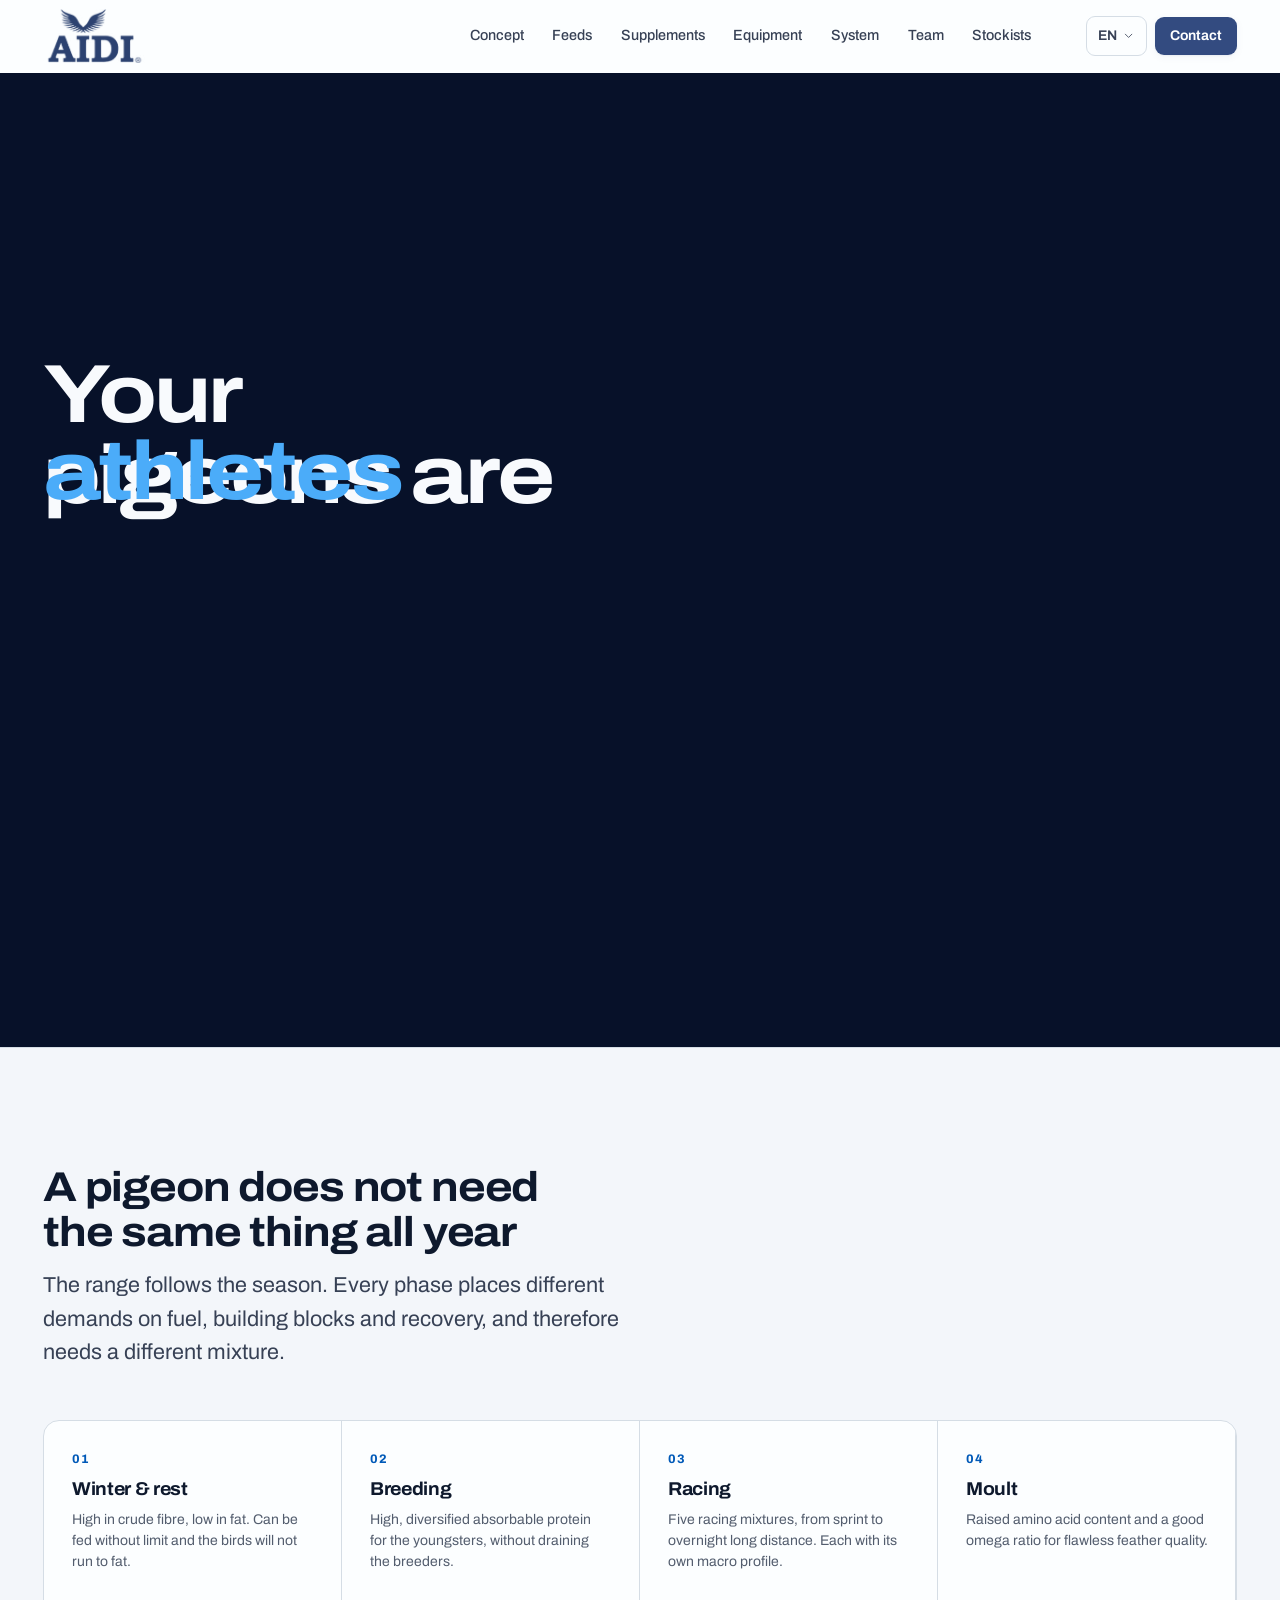
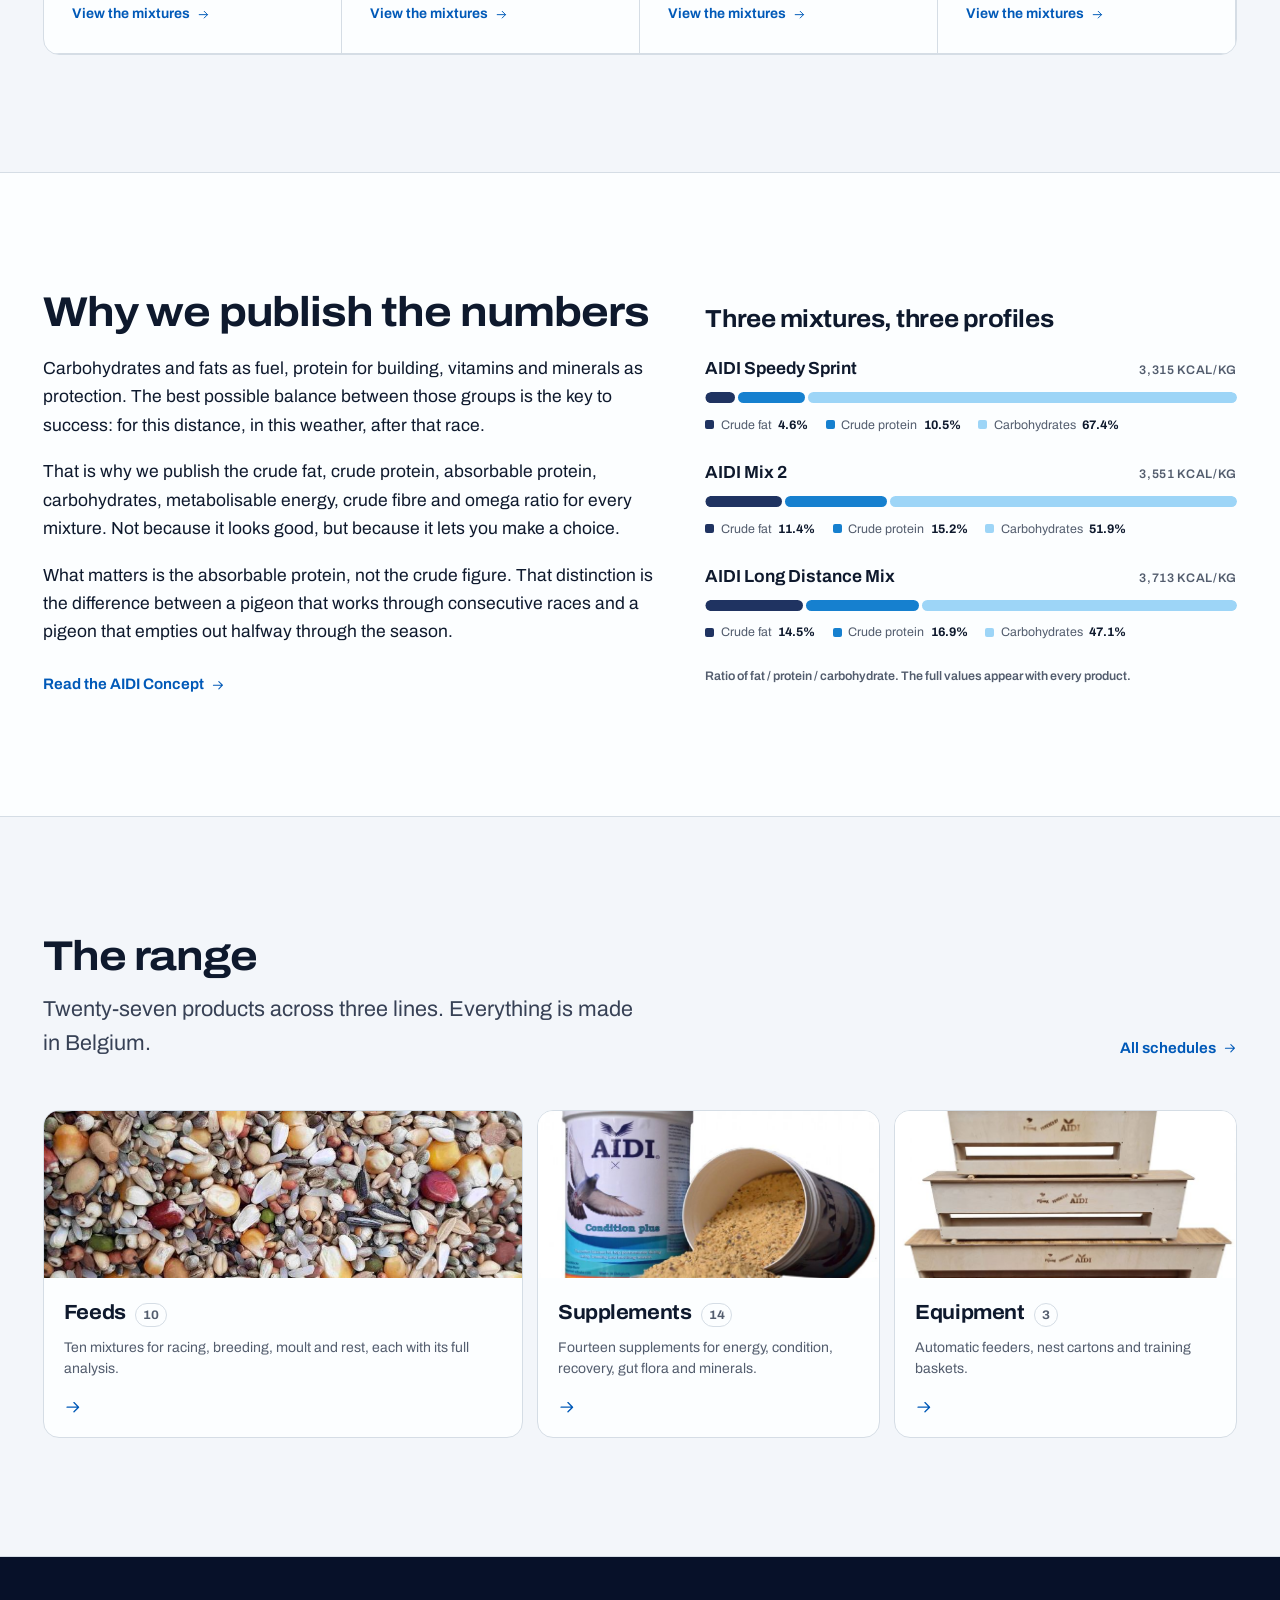
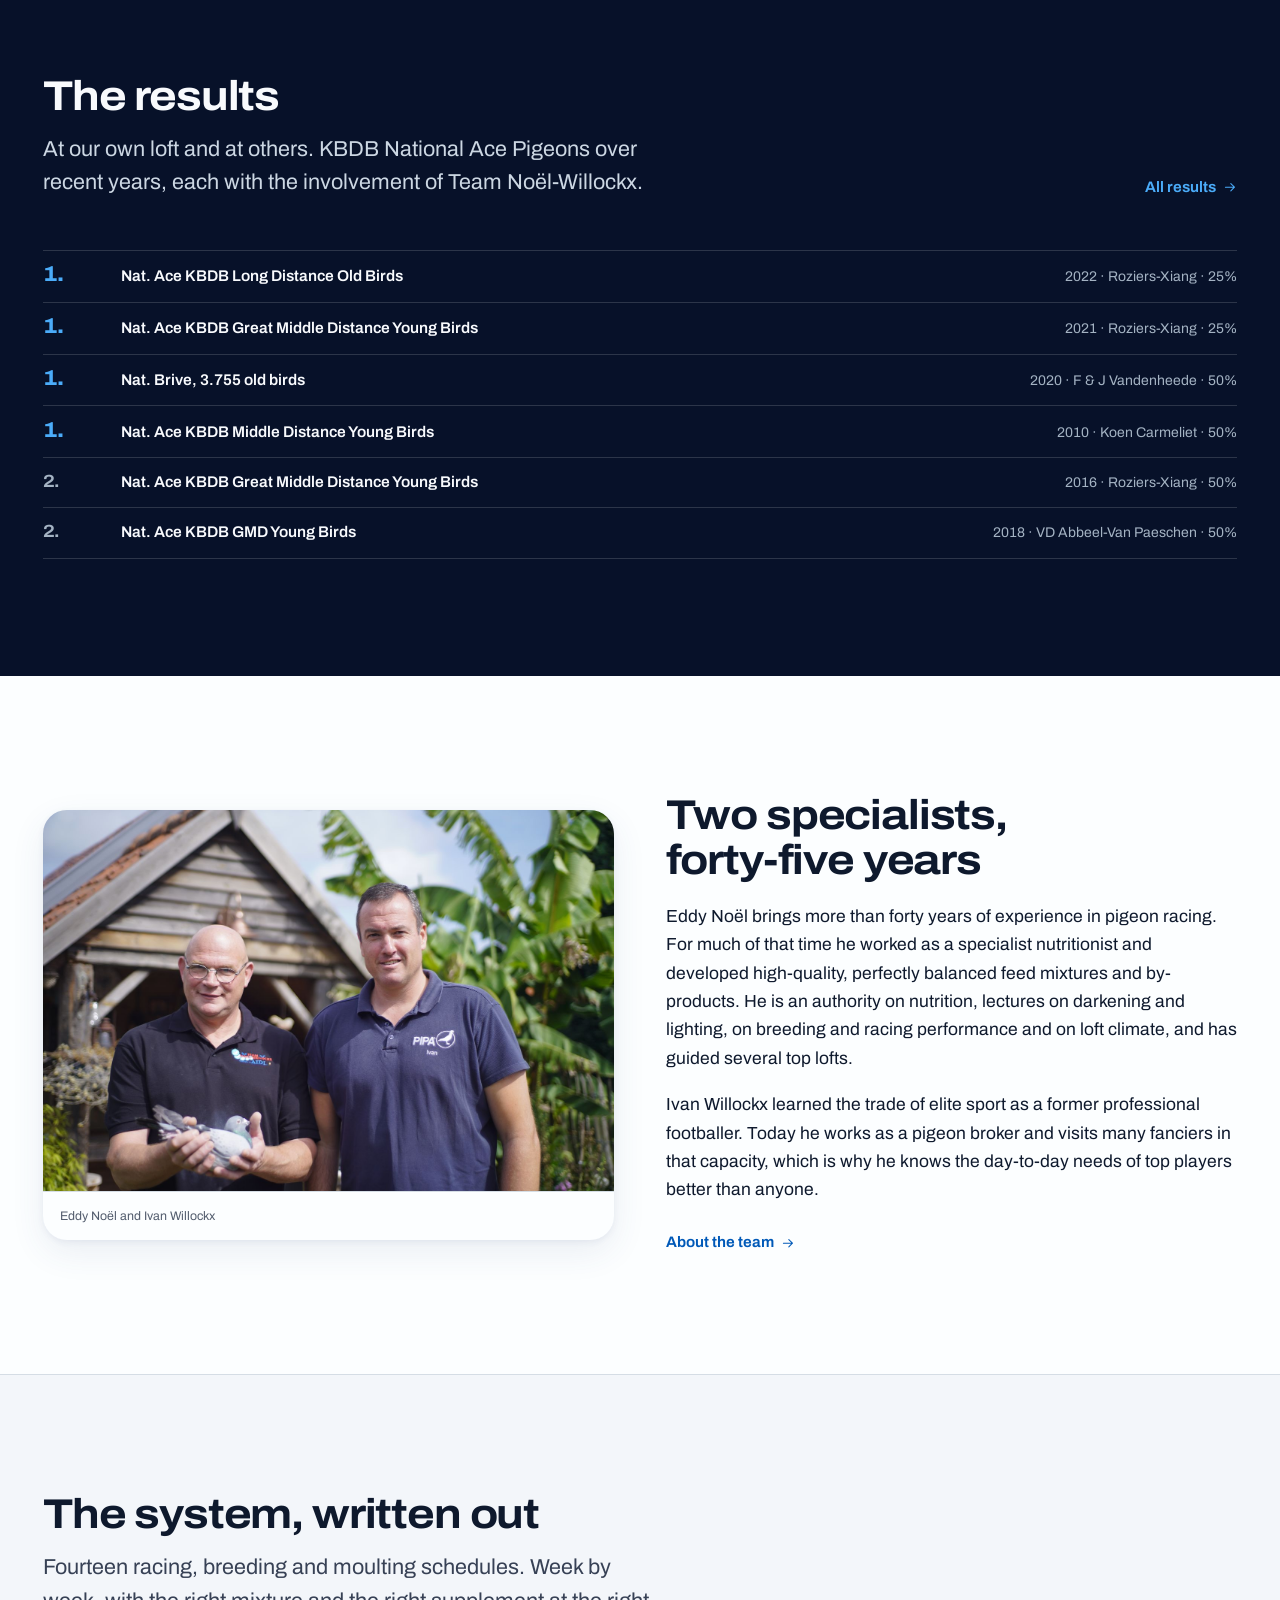
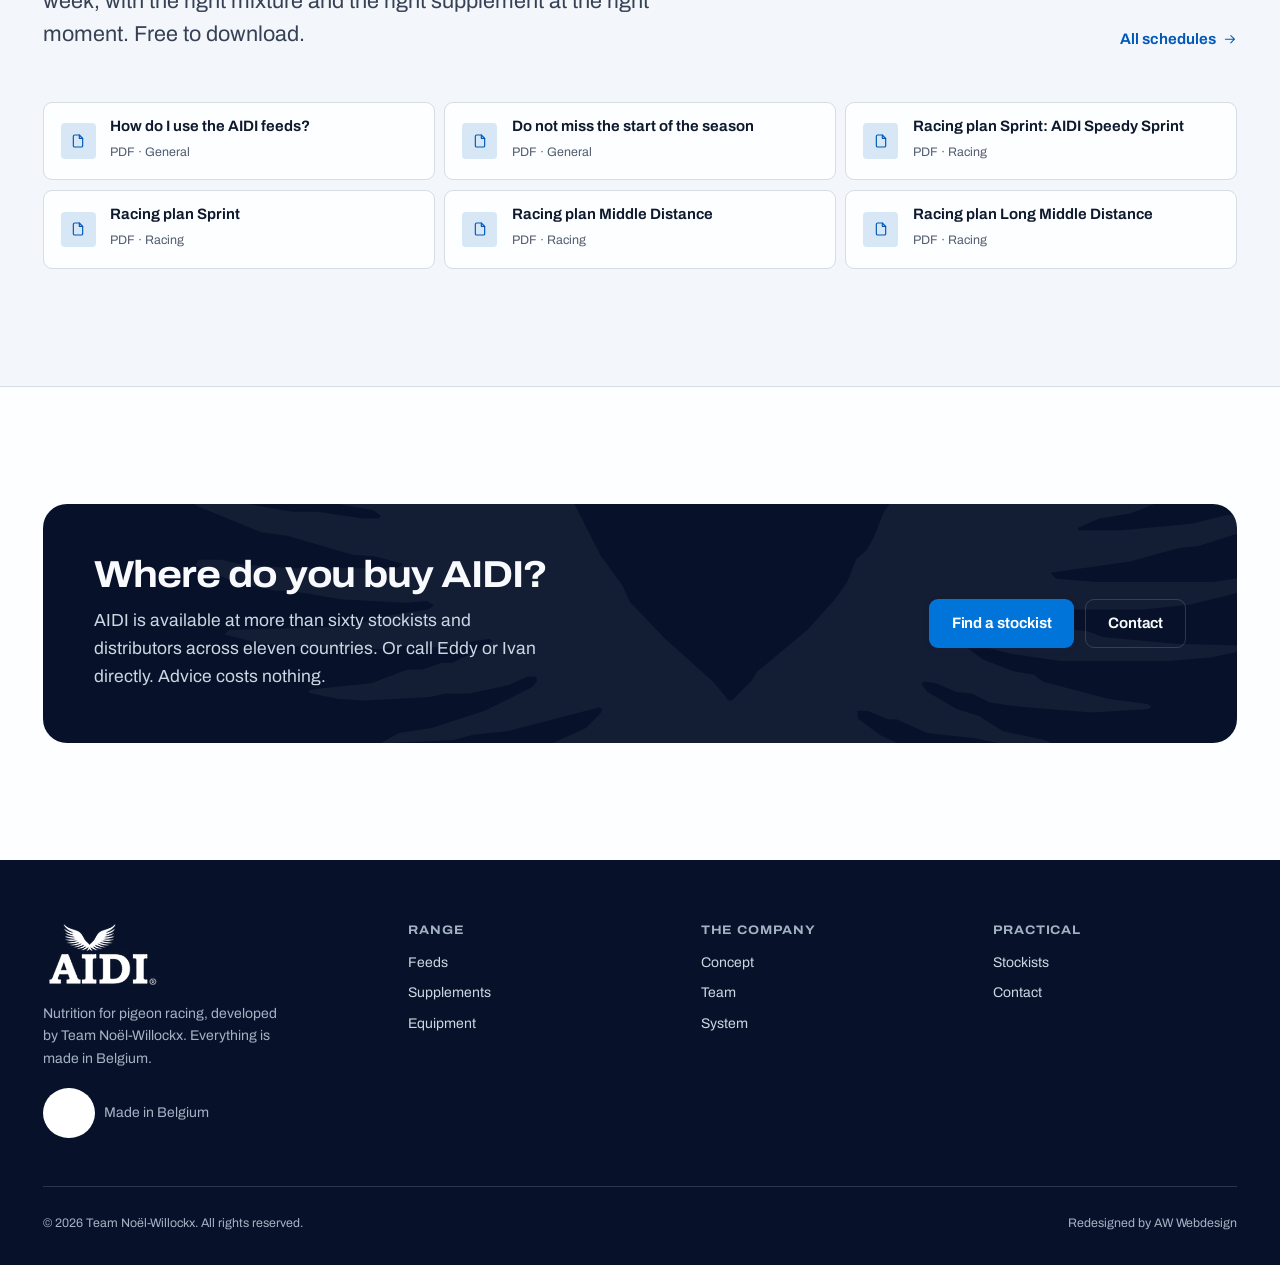
==== index.html @ 524dc578 "git commit -m "Update index.html and script.js"" ====
<!doctype html>
<html lang="nl" class="no-js">
<head>
<meta charset="utf-8">
<meta name="viewport" content="width=device-width, initial-scale=1">
<title>AIDI: voeding voor duivensport | Team Noël-Willockx</title>
<meta name="description" content="Tien mengelingen en veertien supplementen voor duivensport, elk met de gemeten analytische waarden. Ontwikkeld door Team Noël-Willockx, 45 jaar voedingsexpertise.">
<meta name="theme-color" content="#1a2642">
<link rel="icon" href="assets/brand/favicon-32.png" sizes="32x32">
<link rel="apple-touch-icon" href="assets/brand/apple-touch-icon.png">
<link rel="preconnect" href="https://fonts.googleapis.com">
<link rel="preconnect" href="https://fonts.gstatic.com" crossorigin>
<link rel="stylesheet" href="https://fonts.googleapis.com/css2?family=Archivo:wdth,wght@62..125,100..900&display=swap">
<link rel="stylesheet" href="style.css?v=d838c73b">
<script>document.documentElement.className = 'js';</script>
</head>
<body data-page="home">
<a class="skip-link" href="#main" data-i18n="ui.skip">Ga naar hoofdinhoud</a>

  <header class="masthead">
    <div class="wrap masthead__bar">
      <a class="brand" href="index.html">
        <img src="assets/brand/logo-aidi.png" alt="AIDI" width="433" height="225">
        <span class="brand__sub" data-i18n="ui.tagline">Voeding voor duivensport</span>
      </a>

      <nav class="nav" aria-label="Hoofdnavigatie">
        <ul class="nav__list">
            <li><a class="nav__link" href="concept.html" data-i18n="nav.concept">Concept</a></li>
            <li><a class="nav__link" href="voeders.html" data-i18n="nav.voeders">Voeders</a></li>
            <li><a class="nav__link" href="supplementen.html" data-i18n="nav.supplementen">Supplementen</a></li>
            <li><a class="nav__link" href="equipment.html" data-i18n="nav.equipment">Equipment</a></li>
            <li><a class="nav__link" href="systeem.html" data-i18n="nav.systeem">Systeem</a></li>
            <li><a class="nav__link" href="team.html" data-i18n="nav.team">Team</a></li>
            <li><a class="nav__link" href="verkooppunten.html" data-i18n="nav.verkooppunten">Verkooppunten</a></li>
        </ul>
      </nav>

      <div class="masthead__end">
        <div class="lang">
          <button type="button" class="lang__toggle" aria-expanded="false" aria-haspopup="true">
            <span class="visually-hidden" data-i18n="ui.language">Taal</span>
            <span class="lang__current">NL</span>
            <svg viewBox="0 0 24 24" fill="none" stroke="currentColor" stroke-width="1.75" stroke-linecap="round" stroke-linejoin="round" aria-hidden="true"><path d="M5 9l7 7 7-7"/></svg>
          </button>
          <div class="lang__menu" role="menu" hidden>
              <button type="button" class="lang__option" data-lang="nl" lang="nl" aria-current="true"><span class="lang__code">NL</span>Nederlands</button>
              <button type="button" class="lang__option" data-lang="fr" lang="fr" aria-current="false"><span class="lang__code">FR</span>Français</button>
              <button type="button" class="lang__option" data-lang="en" lang="en" aria-current="false"><span class="lang__code">EN</span>English</button>
              <button type="button" class="lang__option" data-lang="de" lang="de" aria-current="false"><span class="lang__code">DE</span>Deutsch</button>
              <button type="button" class="lang__option" data-lang="zh" lang="zh-Hans" aria-current="false"><span class="lang__code">ZH</span>中文</button>
          </div>
        </div>
        <a class="btn btn--primary btn--sm" href="contact.html" data-i18n="nav.contact">Contact</a>
        <button type="button" class="burger" aria-expanded="false" aria-controls="drawer" aria-label="Menu"><span></span></button>
      </div>
    </div>
  </header>

  <div class="drawer" id="drawer" hidden>
    <nav aria-label="Mobiele navigatie">
      <div class="drawer__list">
          <a class="drawer__link" href="concept.html"><span data-i18n="nav.concept">Concept</span><svg viewBox="0 0 24 24" fill="none" stroke="currentColor" stroke-width="1.75" stroke-linecap="round" stroke-linejoin="round" aria-hidden="true"><path d="M4 12h15M13 6l6 6-6 6"/></svg></a>
          <a class="drawer__link" href="voeders.html"><span data-i18n="nav.voeders">Voeders</span><svg viewBox="0 0 24 24" fill="none" stroke="currentColor" stroke-width="1.75" stroke-linecap="round" stroke-linejoin="round" aria-hidden="true"><path d="M4 12h15M13 6l6 6-6 6"/></svg></a>
          <a class="drawer__link" href="supplementen.html"><span data-i18n="nav.supplementen">Supplementen</span><svg viewBox="0 0 24 24" fill="none" stroke="currentColor" stroke-width="1.75" stroke-linecap="round" stroke-linejoin="round" aria-hidden="true"><path d="M4 12h15M13 6l6 6-6 6"/></svg></a>
          <a class="drawer__link" href="equipment.html"><span data-i18n="nav.equipment">Equipment</span><svg viewBox="0 0 24 24" fill="none" stroke="currentColor" stroke-width="1.75" stroke-linecap="round" stroke-linejoin="round" aria-hidden="true"><path d="M4 12h15M13 6l6 6-6 6"/></svg></a>
          <a class="drawer__link" href="systeem.html"><span data-i18n="nav.systeem">Systeem</span><svg viewBox="0 0 24 24" fill="none" stroke="currentColor" stroke-width="1.75" stroke-linecap="round" stroke-linejoin="round" aria-hidden="true"><path d="M4 12h15M13 6l6 6-6 6"/></svg></a>
          <a class="drawer__link" href="team.html"><span data-i18n="nav.team">Team</span><svg viewBox="0 0 24 24" fill="none" stroke="currentColor" stroke-width="1.75" stroke-linecap="round" stroke-linejoin="round" aria-hidden="true"><path d="M4 12h15M13 6l6 6-6 6"/></svg></a>
          <a class="drawer__link" href="verkooppunten.html"><span data-i18n="nav.verkooppunten">Verkooppunten</span><svg viewBox="0 0 24 24" fill="none" stroke="currentColor" stroke-width="1.75" stroke-linecap="round" stroke-linejoin="round" aria-hidden="true"><path d="M4 12h15M13 6l6 6-6 6"/></svg></a>
      </div>
    </nav>
    <div class="drawer__foot">
      <a class="btn btn--primary" href="verkooppunten.html" data-i18n="ui.findDealer">Vind een verkooppunt</a>
      <a class="btn btn--outline" href="contact.html" data-i18n="nav.contact">Contact</a>
    </div>
  </div>

<main id="main">
  <section class="hero on-dark">
    <svg class="mark hero__mark" xmlns="http://www.w3.org/2000/svg" viewBox="0 0 696 384" fill="currentColor" fill-rule="evenodd" aria-hidden="true"><path d="M25.5 21.0 L24.0 25.5 L29.0 39.5 L33.0 42.5 L44.0 61.5 L63.5 82.0 L82.5 97.0 L95.5 104.0 L102.5 112.0 L117.5 118.0 L135.0 129.5 L134.5 131.0 L130.5 131.0 L116.5 127.0 L103.5 123.0 L94.5 117.0 L75.5 112.0 L46.5 95.0 L35.5 86.0 L31.5 85.0 L30.0 87.5 L32.0 91.5 L48.5 109.0 L55.5 113.0 L68.5 126.0 L84.5 134.0 L96.5 143.0 L114.5 150.0 L139.0 163.5 L138.5 165.0 L133.5 165.0 L101.5 159.0 L87.5 155.0 L77.5 149.0 L54.5 144.0 L46.5 140.0 L44.0 140.5 L45.0 144.5 L56.5 149.0 L66.5 158.0 L104.5 176.0 L110.5 177.0 L120.5 183.0 L132.5 187.0 L150.5 190.0 L155.0 193.5 L153.5 195.0 L144.5 195.0 L117.5 191.0 L103.5 191.0 L56.5 183.0 L44.5 180.0 L40.5 177.0 L37.5 177.0 L36.0 179.5 L48.5 188.0 L85.5 203.0 L100.5 205.0 L138.5 216.0 L151.5 217.0 L168.0 221.5 L164.5 224.0 L102.5 224.0 L75.5 222.0 L61.5 219.0 L48.5 219.0 L47.0 222.5 L67.5 231.0 L93.5 237.0 L102.5 237.0 L131.5 242.0 L169.5 244.0 L181.5 243.0 L186.0 245.5 L182.5 248.0 L156.5 252.0 L135.5 258.0 L66.5 260.0 L64.0 262.5 L85.5 268.0 L127.5 271.0 L154.5 271.0 L169.5 269.0 L185.5 270.0 L218.5 265.0 L220.0 266.5 L213.5 271.0 L196.5 279.0 L190.5 279.0 L179.5 283.0 L170.5 283.0 L149.5 291.0 L119.5 294.0 L113.5 295.0 L113.0 296.5 L129.5 300.0 L145.5 301.0 L183.5 299.0 L192.5 297.0 L206.5 297.0 L229.5 292.0 L240.5 287.0 L245.5 287.0 L246.0 289.5 L243.5 293.0 L215.5 307.0 L184.5 317.0 L165.5 320.0 L154.5 326.0 L197.5 324.0 L208.5 321.0 L228.5 319.0 L282.5 305.0 L284.0 306.5 L283.0 308.5 L274.5 317.0 L248.5 329.0 L243.5 334.0 L225.5 337.0 L213.5 342.0 L199.5 345.0 L196.0 347.5 L196.5 350.0 L201.5 351.0 L217.5 350.0 L282.5 336.0 L301.5 327.0 L307.5 326.0 L307.0 332.5 L288.5 349.0 L258.5 365.0 L253.5 366.0 L254.5 369.0 L270.5 368.0 L293.5 362.0 L301.5 357.0 L318.5 352.0 L326.5 345.0 L340.5 338.0 L342.0 343.5 L336.0 356.5 L336.0 360.5 L321.0 375.5 L322.5 378.0 L344.5 370.0 L357.5 362.0 L377.5 373.0 L383.5 374.0 L388.5 378.0 L393.5 378.0 L394.0 376.5 L382.0 363.5 L380.0 357.5 L375.0 353.5 L373.0 345.5 L374.5 339.0 L380.5 340.0 L398.5 354.0 L409.5 356.0 L416.5 361.0 L438.5 368.0 L459.5 371.0 L460.5 369.0 L448.5 364.0 L439.5 356.0 L430.5 354.0 L422.5 345.0 L412.0 337.5 L409.0 329.5 L410.5 328.0 L413.5 328.0 L430.5 337.0 L468.5 345.0 L473.5 348.0 L488.5 352.0 L508.5 355.0 L516.5 354.0 L515.5 351.0 L509.5 348.0 L472.5 336.0 L462.5 329.0 L445.5 321.0 L433.0 311.5 L432.5 307.0 L438.5 307.0 L450.5 312.0 L455.5 312.0 L473.5 320.0 L501.5 323.0 L548.5 333.0 L567.5 333.0 L566.5 330.0 L551.5 328.0 L541.5 324.0 L517.5 319.0 L503.5 310.0 L490.5 306.0 L473.5 296.0 L470.0 291.5 L471.5 290.0 L478.5 291.0 L490.5 296.0 L499.5 297.0 L509.5 302.0 L521.5 304.0 L569.5 308.0 L602.5 306.0 L604.0 304.5 L601.5 303.0 L578.5 300.0 L540.5 290.0 L535.5 286.0 L523.5 284.0 L505.5 277.0 L497.0 270.5 L503.5 269.0 L523.5 274.0 L551.5 278.0 L613.5 278.0 L638.5 276.0 L652.5 273.0 L655.0 271.5 L654.5 269.0 L617.5 268.0 L575.5 264.0 L567.5 261.0 L553.5 259.0 L538.5 254.0 L531.0 249.5 L538.5 248.0 L599.5 248.0 L626.5 245.0 L663.5 236.0 L671.0 230.5 L670.5 229.0 L660.5 229.0 L639.5 232.0 L571.5 232.0 L548.5 230.0 L545.0 226.5 L591.5 220.0 L620.5 212.0 L631.5 211.0 L662.5 201.0 L674.5 192.0 L680.0 190.5 L679.5 189.0 L675.5 189.0 L672.5 191.0 L647.5 193.0 L627.5 198.0 L585.5 202.0 L561.5 202.0 L561.0 200.5 L573.5 195.0 L591.5 192.0 L617.5 182.0 L625.5 177.0 L643.5 172.0 L678.0 149.5 L677.5 148.0 L673.5 148.0 L662.5 155.0 L648.5 157.0 L600.5 171.0 L580.5 173.0 L578.0 170.5 L598.5 160.0 L615.5 155.0 L625.5 147.0 L645.5 139.0 L651.5 132.0 L663.5 125.0 L672.5 115.0 L677.5 112.0 L689.0 98.5 L690.5 94.0 L687.5 94.0 L682.5 100.0 L677.5 101.0 L662.5 112.0 L651.5 116.0 L645.5 121.0 L617.5 128.0 L591.5 139.0 L581.5 139.0 L581.0 137.5 L599.5 126.0 L607.5 124.0 L619.5 115.0 L629.5 111.0 L635.5 104.0 L646.5 99.0 L658.5 86.0 L664.5 83.0 L671.0 73.5 L683.0 62.5 L696.0 42.5 L695.5 32.0 L683.5 45.0 L671.5 53.0 L663.5 62.0 L646.5 71.0 L641.5 72.0 L632.5 79.0 L614.5 86.0 L602.5 88.0 L590.5 96.0 L586.5 96.0 L568.5 104.0 L556.5 106.0 L530.5 116.0 L517.5 124.0 L503.5 129.0 L479.5 148.0 L468.0 161.5 L448.0 191.5 L442.0 206.5 L438.0 213.5 L432.0 218.5 L427.0 231.5 L420.0 241.5 L403.5 260.0 L374.5 284.0 L371.0 289.5 L359.5 301.0 L357.5 301.0 L349.0 290.5 L319.5 264.0 L300.0 243.5 L296.0 234.5 L283.0 216.5 L258.0 167.5 L239.5 143.0 L234.5 141.0 L217.5 125.0 L190.5 113.0 L178.5 105.0 L162.5 99.0 L144.5 95.0 L125.5 85.0 L104.5 78.0 L63.5 56.0 L51.5 45.0 L42.5 40.0Z"/></svg>
    <div class="wrap hero__grid">
      <div>
        <h1 class="hero__h1"><span class="hero__line"><span data-i18n="home.h1a">Uw duiven zijn </span><em data-i18n="home.h1b">atleten</em><span data-i18n="home.h1c">. Voeder ze ernaar.</span></span></h1>
        <p data-i18n="home.lede" class="lede hero__lede" data-hero="1">AIDI is het voedingsconcept van Team Noël-Willockx. Tien mengelingen, veertien supplementen, en bij elk product de gemeten waarden. Geen beloftes, cijfers.</p>
        <div class="btn-row" data-hero="2">
          <a class="btn btn--signal" href="voeders.html" data-i18n="ui.exploreRange">Ontdek het gamma</a>
          <a class="btn btn--outline" href="verkooppunten.html" data-i18n="ui.findDealer">Vind een verkooppunt</a>
        </div>
        <div class="facts" data-hero="3">
          <div class="fact"><b class="fact__n" data-count="45" data-dec="0">45</b><span data-i18n="home.fact1" class="fact__t">jaar voedingsexpertise</span></div>
          <div class="fact"><b class="fact__n" data-count="27" data-dec="0">27</b><span data-i18n="home.fact2" class="fact__t">producten in het gamma</span></div>
          <div class="fact"><b class="fact__n" data-count="11" data-dec="0">11</b><span data-i18n="home.fact3" class="fact__t">landen met verkooppunten</span></div>
          <div class="fact"><b class="fact__n" data-count="5166" data-dec="0"><span data-num="5166" data-dec="0">5166</span></b><span data-i18n="home.fact4" class="fact__t">duiven geklopt op 1. Nat. Argenton</span></div>
        </div>
      </div>

      <div class="analyser" data-hero="2" aria-label="Analytische waarden">
        <div class="analyser__head">
          <span class="analyser__title"><span class="analyser__dot"></span><span data-i18n="home.analyserTitle" class="field-label">Analytische waarden</span></span>
          <span data-i18n="home.analyserLive" class="field-label">Uit het gamma</span>
        </div>
        <figure class="analyser__figure">
          <img src="assets/products/aidi-mix-3.jpg" alt="AIDI Mix 3" width="700" height="525" fetchpriority="high">
          <img class="analyser__next" src="assets/products/aidi-mix-3.jpg" alt="" aria-hidden="true" width="700" height="525">
          <figcaption class="analyser__name">
            <div>
              <p class="analyser__product">AIDI Mix 3</p>
              <p class="analyser__phases">Vlucht</p>
            </div>
          </figcaption>
        </figure>
        <div class="analyser__body">
          <span class="macro macro--lg">
              <span class="macro__track">
                <span class="macro__seg macro__seg--fat" style="width:17.31%"></span>
                <span class="macro__seg macro__seg--pro" style="width:17.86%"></span>
                <span class="macro__seg macro__seg--carb" style="width:64.83%"></span>
              </span>
              <span class="macro__key">
                <span class="macro__item"><span class="macro__swatch" style="background:var(--m-fat)"></span><span data-i18n="spec.fat">Ruw vet</span> <span class="macro__val"><span data-num="13.52" data-dec="1">13,5</span>%</span></span>
                <span class="macro__item"><span class="macro__swatch" style="background:var(--m-pro)"></span><span data-i18n="spec.protein">Ruw eiwit</span> <span class="macro__val"><span data-num="13.95" data-dec="1">13,9</span>%</span></span>
                <span class="macro__item"><span class="macro__swatch" style="background:var(--m-carb)"></span><span data-i18n="spec.carbs">Koolhydraten</span> <span class="macro__val"><span data-num="50.63" data-dec="1">50,6</span>%</span></span>
              </span>
            </span>
          <div class="analyser__figures">
            <div><span class="field-label">Energie</span><b>3695</b><span class="field-label">kcal/kg</span></div>
            <div><span class="field-label">Opneembaar eiwit</span><b>8,2%</b></div>
            <div><span class="field-label">Omega-verhouding</span><b>3,9 : 1</b></div>
          </div>
        </div>
        <div class="analyser__tabs" role="tablist" aria-label="Toon">
          <button type="button" class="analyser__tab" role="tab" aria-selected="false" aria-label="AIDI Speedy Sprint"><span class="analyser__fill"></span></button>
          <button type="button" class="analyser__tab" role="tab" aria-selected="false" aria-label="AIDI Mix 1"><span class="analyser__fill"></span></button>
          <button type="button" class="analyser__tab" role="tab" aria-selected="false" aria-label="AIDI Mix 2"><span class="analyser__fill"></span></button>
          <button type="button" class="analyser__tab" role="tab" aria-selected="true" aria-label="AIDI Mix 3"><span class="analyser__fill"></span></button>
          <button type="button" class="analyser__tab" role="tab" aria-selected="false" aria-label="AIDI Girl Power"><span class="analyser__fill"></span></button>
          <button type="button" class="analyser__tab" role="tab" aria-selected="false" aria-label="AIDI Long Distance Mix"><span class="analyser__fill"></span></button>
          <button type="button" class="analyser__tab" role="tab" aria-selected="false" aria-label="AIDI Super Kweek"><span class="analyser__fill"></span></button>
          <button type="button" class="analyser__tab" role="tab" aria-selected="false" aria-label="AIDI Super Rui"><span class="analyser__fill"></span></button>
          <button type="button" class="analyser__tab" role="tab" aria-selected="false" aria-label="AIDI Winter / Rust"><span class="analyser__fill"></span></button>
          <button type="button" class="analyser__tab" role="tab" aria-selected="false" aria-label="AIDI Extra Power Snoepmix"><span class="analyser__fill"></span></button>
        </div>
      </div>
    </div>
  </section>

  <section class="section band">
    <div class="wrap">
      <div class="head">
        <div class="head__text">
          <h2 data-i18n="home.seasonTitle">Een duif heeft niet het hele jaar hetzelfde nodig</h2>
          <p data-i18n="home.seasonLede" class="lede">Het gamma volgt het seizoen. Elke fase stelt andere eisen aan brandstof, bouwstoffen en herstel, en dus een andere mengeling.</p>
        </div>
      </div>
      <div class="season" data-stagger>
          <a class="season__step" href="voeders.html#winter">
            <span class="season__i">01</span>
            <h3 data-i18n="phase.winter">Winter &amp; rust</h3>
            <p data-i18n="home.seasonWinterD">Veel ruwvezel, weinig vet. Ongelimiteerd te voederen zonder dat duiven aanvetten.</p>
            <span class="arrow-link"><span data-i18n="home.seasonCta">Bekijk de mengelingen</span><svg viewBox="0 0 24 24" fill="none" stroke="currentColor" stroke-width="1.75" stroke-linecap="round" stroke-linejoin="round" aria-hidden="true"><path d="M4 12h15M13 6l6 6-6 6"/></svg></span>
          </a>
          <a class="season__step" href="voeders.html#kweek">
            <span class="season__i">02</span>
            <h3 data-i18n="phase.kweek">Kweek</h3>
            <p data-i18n="home.seasonKweekD">Hoog gediversifieerd opneembaar eiwit voor de jongen, zonder de ouderdieren uit te putten.</p>
            <span class="arrow-link"><span data-i18n="home.seasonCta">Bekijk de mengelingen</span><svg viewBox="0 0 24 24" fill="none" stroke="currentColor" stroke-width="1.75" stroke-linecap="round" stroke-linejoin="round" aria-hidden="true"><path d="M4 12h15M13 6l6 6-6 6"/></svg></span>
          </a>
          <a class="season__step" href="voeders.html#vlucht">
            <span class="season__i">03</span>
            <h3 data-i18n="phase.vlucht">Vlucht</h3>
            <p data-i18n="home.seasonVluchtD">Vijf vliegmengelingen, van snelheidsvlucht tot overnachtfond. Elk met een eigen macroprofiel.</p>
            <span class="arrow-link"><span data-i18n="home.seasonCta">Bekijk de mengelingen</span><svg viewBox="0 0 24 24" fill="none" stroke="currentColor" stroke-width="1.75" stroke-linecap="round" stroke-linejoin="round" aria-hidden="true"><path d="M4 12h15M13 6l6 6-6 6"/></svg></span>
          </a>
          <a class="season__step" href="voeders.html#rui">
            <span class="season__i">04</span>
            <h3 data-i18n="phase.rui">Rui</h3>
            <p data-i18n="home.seasonRuiD">Verhoogd aandeel aminozuren en een goede omega-verhouding voor een vlekkeloze pluimkwaliteit.</p>
            <span class="arrow-link"><span data-i18n="home.seasonCta">Bekijk de mengelingen</span><svg viewBox="0 0 24 24" fill="none" stroke="currentColor" stroke-width="1.75" stroke-linecap="round" stroke-linejoin="round" aria-hidden="true"><path d="M4 12h15M13 6l6 6-6 6"/></svg></span>
          </a>
      </div>
    </div>
  </section>

  <section class="section">
    <div class="wrap split split--wide-media">
      <div>
        <h2 data-i18n="home.conceptTitle">Waarom wij de cijfers erbij zetten</h2>
        <div class="prose" style="margin-top:1.25rem">
          <p data-i18n="home.conceptP1">Koolhydraten en vetten als brandstof, eiwitten voor de opbouw, vitamines en mineralen als bescherming. De best mogelijke balans tussen die groepen is de sleutel tot succes: voor déze afstand, in dít weer, na díe vlucht.</p>
          <p data-i18n="home.conceptP2">Daarom publiceren we bij elke mengeling het ruw vet, het ruw eiwit, het opneembare eiwit, de koolhydraten, de omzetbare energie, de ruwe celstof en de omega-verhouding. Niet omdat het mooi staat, maar omdat u er een keuze mee kunt maken.</p>
          <p data-i18n="home.conceptP3">Het gaat om het opneembare eiwit, niet om het ruwe. Dat onderscheid maakt het verschil tussen een duif die de opeenvolgende wedstrijden afwerkt en een duif die halverwege het seizoen leegloopt.</p>
        </div>
        <p style="margin-top:1.5rem"><a class="arrow-link" href="concept.html"><span data-i18n="home.conceptCta">Lees het AIDI Concept</span><svg viewBox="0 0 24 24" fill="none" stroke="currentColor" stroke-width="1.75" stroke-linecap="round" stroke-linejoin="round" aria-hidden="true"><path d="M4 12h15M13 6l6 6-6 6"/></svg></a></p>
      </div>
      <div>
        <h3 data-i18n="home.conceptCompare">Drie mengelingen, drie profielen</h3>
        <div style="display:grid;gap:1.5rem;margin-top:1.35rem" data-stagger>
          <div data-rise>
            <div style="display:flex;justify-content:space-between;align-items:baseline;gap:1rem;margin-bottom:0.55rem">
              <b style="font-weight:650" data-i18n="p.aidi-speedy-sprint.name">AIDI Speedy Sprint</b>
              <span class="field-label"><span data-num="3315" data-dec="0">3315</span> kcal/kg</span>
            </div>
            <span class="macro">
              <span class="macro__track" data-reveal>
                <span class="macro__seg macro__seg--fat" style="width:5.58%"></span>
                <span class="macro__seg macro__seg--pro" style="width:12.73%"></span>
                <span class="macro__seg macro__seg--carb" style="width:81.70%"></span>
              </span>
              <span class="macro__key">
                <span class="macro__item"><span class="macro__swatch" style="background:var(--m-fat)"></span><span data-i18n="spec.fat">Ruw vet</span> <span class="macro__val"><span data-num="4.6" data-dec="1">4,6</span>%</span></span>
                <span class="macro__item"><span class="macro__swatch" style="background:var(--m-pro)"></span><span data-i18n="spec.protein">Ruw eiwit</span> <span class="macro__val"><span data-num="10.5" data-dec="1">10,5</span>%</span></span>
                <span class="macro__item"><span class="macro__swatch" style="background:var(--m-carb)"></span><span data-i18n="spec.carbs">Koolhydraten</span> <span class="macro__val"><span data-num="67.4" data-dec="1">67,4</span>%</span></span>
              </span>
            </span>
          </div>
          <div data-rise>
            <div style="display:flex;justify-content:space-between;align-items:baseline;gap:1rem;margin-bottom:0.55rem">
              <b style="font-weight:650" data-i18n="p.aidi-mix-2.name">AIDI Mix 2</b>
              <span class="field-label"><span data-num="3551" data-dec="0">3551</span> kcal/kg</span>
            </div>
            <span class="macro">
              <span class="macro__track" data-reveal>
                <span class="macro__seg macro__seg--fat" style="width:14.51%"></span>
                <span class="macro__seg macro__seg--pro" style="width:19.39%"></span>
                <span class="macro__seg macro__seg--carb" style="width:66.10%"></span>
              </span>
              <span class="macro__key">
                <span class="macro__item"><span class="macro__swatch" style="background:var(--m-fat)"></span><span data-i18n="spec.fat">Ruw vet</span> <span class="macro__val"><span data-num="11.4" data-dec="1">11,4</span>%</span></span>
                <span class="macro__item"><span class="macro__swatch" style="background:var(--m-pro)"></span><span data-i18n="spec.protein">Ruw eiwit</span> <span class="macro__val"><span data-num="15.23" data-dec="1">15,2</span>%</span></span>
                <span class="macro__item"><span class="macro__swatch" style="background:var(--m-carb)"></span><span data-i18n="spec.carbs">Koolhydraten</span> <span class="macro__val"><span data-num="51.92" data-dec="1">51,9</span>%</span></span>
              </span>
            </span>
          </div>
          <div data-rise>
            <div style="display:flex;justify-content:space-between;align-items:baseline;gap:1rem;margin-bottom:0.55rem">
              <b style="font-weight:650" data-i18n="p.aidi-long-distance-mix.name">AIDI Long Distance Mix</b>
              <span class="field-label"><span data-num="3713" data-dec="0">3713</span> kcal/kg</span>
            </div>
            <span class="macro">
              <span class="macro__track" data-reveal>
                <span class="macro__seg macro__seg--fat" style="width:18.47%"></span>
                <span class="macro__seg macro__seg--pro" style="width:21.53%"></span>
                <span class="macro__seg macro__seg--carb" style="width:60.00%"></span>
              </span>
              <span class="macro__key">
                <span class="macro__item"><span class="macro__swatch" style="background:var(--m-fat)"></span><span data-i18n="spec.fat">Ruw vet</span> <span class="macro__val"><span data-num="14.5" data-dec="1">14,5</span>%</span></span>
                <span class="macro__item"><span class="macro__swatch" style="background:var(--m-pro)"></span><span data-i18n="spec.protein">Ruw eiwit</span> <span class="macro__val"><span data-num="16.9" data-dec="1">16,9</span>%</span></span>
                <span class="macro__item"><span class="macro__swatch" style="background:var(--m-carb)"></span><span data-i18n="spec.carbs">Koolhydraten</span> <span class="macro__val"><span data-num="47.1" data-dec="1">47,1</span>%</span></span>
              </span>
            </span>
          </div>
        </div>
        <p data-i18n="home.conceptCompareNote" class="field-label" style="margin-top:1.5rem;line-height:1.5;text-transform:none;letter-spacing:0">Verhouding vet / eiwit / koolhydraten. De volledige waarden staan bij elk product.</p>
      </div>
    </div>
  </section>

  <section class="section band">
    <div class="wrap">
      <div class="head">
        <div class="head__text">
          <h2 data-i18n="home.rangeTitle">Het gamma</h2>
          <p data-i18n="home.rangeLede" class="lede">Zevenentwintig producten in drie lijnen. Alles wordt in België gemaakt.</p>
        </div>
        <a class="arrow-link" href="systeem.html"><span data-i18n="home.plansCta">Alle schema's</span><svg viewBox="0 0 24 24" fill="none" stroke="currentColor" stroke-width="1.75" stroke-linecap="round" stroke-linejoin="round" aria-hidden="true"><path d="M4 12h15M13 6l6 6-6 6"/></svg></a>
      </div>
      <div class="range-grid" data-stagger>
        
        <a class="range-card" href="voeders.html" data-rise>
          <span class="range-card__media"><img src="assets/products/aidi-mix-3.jpg" alt="" loading="lazy" width="700" height="525"></span>
          <span class="range-card__body">
            <span class="range-card__title">
              <span data-i18n="nav.voeders">Voeders</span>
              <span class="range-card__n">10</span>
            </span>
            <span class="range-card__d" data-i18n="home.rangeVoedersD">Tien mengelingen voor vlucht, kweek, rui en rust, elk met de volledige analyse.</span>
            <span class="arrow-link"><svg viewBox="0 0 24 24" fill="none" stroke="currentColor" stroke-width="1.75" stroke-linecap="round" stroke-linejoin="round" aria-hidden="true"><path d="M4 12h15M13 6l6 6-6 6"/></svg></span>
          </span>
        </a>
        <a class="range-card" href="supplementen.html" data-rise>
          <span class="range-card__media"><img src="assets/products/aidi-condition-plus-minerals.jpg" alt="" loading="lazy" width="700" height="525"></span>
          <span class="range-card__body">
            <span class="range-card__title">
              <span data-i18n="nav.supplementen">Supplementen</span>
              <span class="range-card__n">14</span>
            </span>
            <span class="range-card__d" data-i18n="home.rangeSupplementenD">Veertien supplementen voor energie, conditie, herstel, darmflora en mineralen.</span>
            <span class="arrow-link"><svg viewBox="0 0 24 24" fill="none" stroke="currentColor" stroke-width="1.75" stroke-linecap="round" stroke-linejoin="round" aria-hidden="true"><path d="M4 12h15M13 6l6 6-6 6"/></svg></span>
          </span>
        </a>
        <a class="range-card" href="equipment.html" data-rise>
          <span class="range-card__media"><img src="assets/products/aidi-automatische-voederbakken.jpg" alt="" loading="lazy" width="700" height="525"></span>
          <span class="range-card__body">
            <span class="range-card__title">
              <span data-i18n="nav.equipment">Equipment</span>
              <span class="range-card__n">3</span>
            </span>
            <span class="range-card__d" data-i18n="home.rangeEquipmentD">Automatische voederbakken, nestkartons en opleermanden.</span>
            <span class="arrow-link"><svg viewBox="0 0 24 24" fill="none" stroke="currentColor" stroke-width="1.75" stroke-linecap="round" stroke-linejoin="round" aria-hidden="true"><path d="M4 12h15M13 6l6 6-6 6"/></svg></span>
          </span>
        </a>
      </div>
    </div>
  </section>

  <section class="section on-dark">
    <div class="wrap">
      <div class="head">
        <div class="head__text">
          <h2 data-i18n="home.proofTitle">De resultaten</h2>
          <p data-i18n="home.proofLede" class="lede">Op eigen hok en bij anderen. Nationale asduiven van de KBDB over de laatste jaren, telkens met de betrokkenheid van Team Noël-Willockx.</p>
        </div>
        <a class="arrow-link" href="team.html"><span data-i18n="home.proofCta">Alle resultaten</span><svg viewBox="0 0 24 24" fill="none" stroke="currentColor" stroke-width="1.75" stroke-linecap="round" stroke-linejoin="round" aria-hidden="true"><path d="M4 12h15M13 6l6 6-6 6"/></svg></a>
      </div>
      <div class="proof-list">
        <div class="proof-item is-top">
          <span class="proof-rank">1.</span>
          <span class="proof-title">Nat. Ace KBDB Long Distance Old Birds</span>
          <span class="proof-meta"><span>2022</span><span>Roziers-Xiang</span><span>25%</span></span>
        </div>
        <div class="proof-item is-top">
          <span class="proof-rank">1.</span>
          <span class="proof-title">Nat. Ace KBDB Great Middle Distance Young Birds</span>
          <span class="proof-meta"><span>2021</span><span>Roziers-Xiang</span><span>25%</span></span>
        </div>
        <div class="proof-item is-top">
          <span class="proof-rank">1.</span>
          <span class="proof-title">Nat. Brive, 3.755 old birds</span>
          <span class="proof-meta"><span>2020</span><span>F &amp; J Vandenheede</span><span>50%</span></span>
        </div>
        <div class="proof-item is-top">
          <span class="proof-rank">1.</span>
          <span class="proof-title">Nat. Ace KBDB Middle Distance Young Birds</span>
          <span class="proof-meta"><span>2010</span><span>Koen Carmeliet</span><span>50%</span></span>
        </div>
        <div class="proof-item">
          <span class="proof-rank">2.</span>
          <span class="proof-title">Nat. Ace KBDB Great Middle Distance Young Birds</span>
          <span class="proof-meta"><span>2016</span><span>Roziers-Xiang</span><span>50%</span></span>
        </div>
        <div class="proof-item">
          <span class="proof-rank">2.</span>
          <span class="proof-title">Nat. Ace KBDB GMD Young Birds</span>
          <span class="proof-meta"><span>2018</span><span>VD Abbeel-Van Paeschen</span><span>50%</span></span>
        </div>
      </div>
    </div>
  </section>

  <section class="section">
    <div class="wrap split">
      <figure class="media" data-rise>
        <img src="assets/brand/team-noel-willockx.jpg" alt="Eddy Noël en Ivan Willockx bij de hokken" loading="lazy" width="1200" height="800">
        <figcaption data-i18n="home.teamCaption">Eddy Noël en Ivan Willockx</figcaption>
      </figure>
      <div>
        <h2 data-i18n="home.teamTitle">Twee specialisten, vijfenveertig jaar</h2>
        <div class="prose" style="margin-top:1.25rem">
          <p data-i18n="home.teamP1">Eddy Noël staat voor meer dan veertig jaar ervaring in de duivensport. Een ruim deel daarvan werkte hij als gespecialiseerd voedingsdeskundige en ontwikkelde hij hoogkwalitatieve, uitgebalanceerde voermengelingen en bijproducten. Hij is een autoriteit op vlak van voeding, geeft lezingen over verduisteren en bijlichten, kweek- en vliegprestaties en hokklimaat, en begeleidde diverse tophokken.</p>
          <p data-i18n="home.teamP2">Ivan Willockx leerde de kneepjes van het topsportvak als ex-profvoetballer. Vandaag is hij duivenmakelaar en bezoekt hij in die hoedanigheid veel liefhebbers. Daardoor kent hij als geen ander de dagdagelijkse noden van topspelers.</p>
        </div>
        <p style="margin-top:1.5rem"><a class="arrow-link" href="team.html"><span data-i18n="home.teamCta">Over het team</span><svg viewBox="0 0 24 24" fill="none" stroke="currentColor" stroke-width="1.75" stroke-linecap="round" stroke-linejoin="round" aria-hidden="true"><path d="M4 12h15M13 6l6 6-6 6"/></svg></a></p>
      </div>
    </div>
  </section>

  <section class="section band">
    <div class="wrap">
      <div class="head">
        <div class="head__text">
          <h2 data-i18n="home.plansTitle">Het systeem, uitgeschreven</h2>
          <p data-i18n="home.plansLede" class="lede">Veertien vlieg-, kweek- en ruischema's. Week per week, met de juiste mengeling en het juiste supplement op het juiste moment. Gratis te downloaden.</p>
        </div>
        <a class="arrow-link" href="systeem.html"><span data-i18n="home.plansCta">Alle schema's</span><svg viewBox="0 0 24 24" fill="none" stroke="currentColor" stroke-width="1.75" stroke-linecap="round" stroke-linejoin="round" aria-hidden="true"><path d="M4 12h15M13 6l6 6-6 6"/></svg></a>
      </div>
      <div class="plans" data-stagger>
        <a class="plan" href="assets/plannen/optimaal-gebruik-aidi-concept.pdf" data-rise>
          <span class="plan__icon"><svg viewBox="0 0 24 24" fill="none" stroke="currentColor" stroke-width="1.75" stroke-linecap="round" stroke-linejoin="round" aria-hidden="true"><path d="M14 3H7a2 2 0 0 0-2 2v14a2 2 0 0 0 2 2h10a2 2 0 0 0 2-2V8z"/><path d="M14 3v5h5"/></svg></span>
          <span class="plan__t">
            <b data-i18n="systeem.p.optimaal-gebruik-aidi-concept">Hoe gebruik ik de AIDI voeders?</b>
            <span>PDF · <span data-i18n="phase.algemeen">Algemeen</span></span>
          </span>
        </a>
        <a class="plan" href="assets/plannen/mis-de-start-van-het-seizoen-niet.pdf" data-rise>
          <span class="plan__icon"><svg viewBox="0 0 24 24" fill="none" stroke="currentColor" stroke-width="1.75" stroke-linecap="round" stroke-linejoin="round" aria-hidden="true"><path d="M14 3H7a2 2 0 0 0-2 2v14a2 2 0 0 0 2 2h10a2 2 0 0 0 2-2V8z"/><path d="M14 3v5h5"/></svg></span>
          <span class="plan__t">
            <b data-i18n="systeem.p.mis-de-start-van-het-seizoen-niet">Mis de start van het seizoen niet</b>
            <span>PDF · <span data-i18n="phase.algemeen">Algemeen</span></span>
          </span>
        </a>
        <a class="plan" href="assets/plannen/vliegplan-snelheid-aidi-speedy-sprint.pdf" data-rise>
          <span class="plan__icon"><svg viewBox="0 0 24 24" fill="none" stroke="currentColor" stroke-width="1.75" stroke-linecap="round" stroke-linejoin="round" aria-hidden="true"><path d="M14 3H7a2 2 0 0 0-2 2v14a2 2 0 0 0 2 2h10a2 2 0 0 0 2-2V8z"/><path d="M14 3v5h5"/></svg></span>
          <span class="plan__t">
            <b data-i18n="systeem.p.vliegplan-snelheid-aidi-speedy-sprint">Vliegplan Snelheid: AIDI Speedy Sprint</b>
            <span>PDF · <span data-i18n="phase.vlucht">Vlucht</span></span>
          </span>
        </a>
        <a class="plan" href="assets/plannen/vliegplan-snelheid.pdf" data-rise>
          <span class="plan__icon"><svg viewBox="0 0 24 24" fill="none" stroke="currentColor" stroke-width="1.75" stroke-linecap="round" stroke-linejoin="round" aria-hidden="true"><path d="M14 3H7a2 2 0 0 0-2 2v14a2 2 0 0 0 2 2h10a2 2 0 0 0 2-2V8z"/><path d="M14 3v5h5"/></svg></span>
          <span class="plan__t">
            <b data-i18n="systeem.p.vliegplan-snelheid">Vliegplan Snelheid</b>
            <span>PDF · <span data-i18n="phase.vlucht">Vlucht</span></span>
          </span>
        </a>
        <a class="plan" href="assets/plannen/vliegschema-aidi-halve-fond.pdf" data-rise>
          <span class="plan__icon"><svg viewBox="0 0 24 24" fill="none" stroke="currentColor" stroke-width="1.75" stroke-linecap="round" stroke-linejoin="round" aria-hidden="true"><path d="M14 3H7a2 2 0 0 0-2 2v14a2 2 0 0 0 2 2h10a2 2 0 0 0 2-2V8z"/><path d="M14 3v5h5"/></svg></span>
          <span class="plan__t">
            <b data-i18n="systeem.p.vliegschema-aidi-halve-fond">Vliegschema Halve Fond</b>
            <span>PDF · <span data-i18n="phase.vlucht">Vlucht</span></span>
          </span>
        </a>
        <a class="plan" href="assets/plannen/vliegschema-aidi-dagfond.pdf" data-rise>
          <span class="plan__icon"><svg viewBox="0 0 24 24" fill="none" stroke="currentColor" stroke-width="1.75" stroke-linecap="round" stroke-linejoin="round" aria-hidden="true"><path d="M14 3H7a2 2 0 0 0-2 2v14a2 2 0 0 0 2 2h10a2 2 0 0 0 2-2V8z"/><path d="M14 3v5h5"/></svg></span>
          <span class="plan__t">
            <b data-i18n="systeem.p.vliegschema-aidi-dagfond">Vliegschema Dagfond</b>
            <span>PDF · <span data-i18n="phase.vlucht">Vlucht</span></span>
          </span>
        </a>
      </div>
    </div>
  </section>

  <section class="section">
    <div class="wrap">
      <div class="cta on-dark" data-rise>
        <svg class="mark cta__mark" xmlns="http://www.w3.org/2000/svg" viewBox="0 0 696 384" fill="currentColor" fill-rule="evenodd" aria-hidden="true"><path d="M25.5 21.0 L24.0 25.5 L29.0 39.5 L33.0 42.5 L44.0 61.5 L63.5 82.0 L82.5 97.0 L95.5 104.0 L102.5 112.0 L117.5 118.0 L135.0 129.5 L134.5 131.0 L130.5 131.0 L116.5 127.0 L103.5 123.0 L94.5 117.0 L75.5 112.0 L46.5 95.0 L35.5 86.0 L31.5 85.0 L30.0 87.5 L32.0 91.5 L48.5 109.0 L55.5 113.0 L68.5 126.0 L84.5 134.0 L96.5 143.0 L114.5 150.0 L139.0 163.5 L138.5 165.0 L133.5 165.0 L101.5 159.0 L87.5 155.0 L77.5 149.0 L54.5 144.0 L46.5 140.0 L44.0 140.5 L45.0 144.5 L56.5 149.0 L66.5 158.0 L104.5 176.0 L110.5 177.0 L120.5 183.0 L132.5 187.0 L150.5 190.0 L155.0 193.5 L153.5 195.0 L144.5 195.0 L117.5 191.0 L103.5 191.0 L56.5 183.0 L44.5 180.0 L40.5 177.0 L37.5 177.0 L36.0 179.5 L48.5 188.0 L85.5 203.0 L100.5 205.0 L138.5 216.0 L151.5 217.0 L168.0 221.5 L164.5 224.0 L102.5 224.0 L75.5 222.0 L61.5 219.0 L48.5 219.0 L47.0 222.5 L67.5 231.0 L93.5 237.0 L102.5 237.0 L131.5 242.0 L169.5 244.0 L181.5 243.0 L186.0 245.5 L182.5 248.0 L156.5 252.0 L135.5 258.0 L66.5 260.0 L64.0 262.5 L85.5 268.0 L127.5 271.0 L154.5 271.0 L169.5 269.0 L185.5 270.0 L218.5 265.0 L220.0 266.5 L213.5 271.0 L196.5 279.0 L190.5 279.0 L179.5 283.0 L170.5 283.0 L149.5 291.0 L119.5 294.0 L113.5 295.0 L113.0 296.5 L129.5 300.0 L145.5 301.0 L183.5 299.0 L192.5 297.0 L206.5 297.0 L229.5 292.0 L240.5 287.0 L245.5 287.0 L246.0 289.5 L243.5 293.0 L215.5 307.0 L184.5 317.0 L165.5 320.0 L154.5 326.0 L197.5 324.0 L208.5 321.0 L228.5 319.0 L282.5 305.0 L284.0 306.5 L283.0 308.5 L274.5 317.0 L248.5 329.0 L243.5 334.0 L225.5 337.0 L213.5 342.0 L199.5 345.0 L196.0 347.5 L196.5 350.0 L201.5 351.0 L217.5 350.0 L282.5 336.0 L301.5 327.0 L307.5 326.0 L307.0 332.5 L288.5 349.0 L258.5 365.0 L253.5 366.0 L254.5 369.0 L270.5 368.0 L293.5 362.0 L301.5 357.0 L318.5 352.0 L326.5 345.0 L340.5 338.0 L342.0 343.5 L336.0 356.5 L336.0 360.5 L321.0 375.5 L322.5 378.0 L344.5 370.0 L357.5 362.0 L377.5 373.0 L383.5 374.0 L388.5 378.0 L393.5 378.0 L394.0 376.5 L382.0 363.5 L380.0 357.5 L375.0 353.5 L373.0 345.5 L374.5 339.0 L380.5 340.0 L398.5 354.0 L409.5 356.0 L416.5 361.0 L438.5 368.0 L459.5 371.0 L460.5 369.0 L448.5 364.0 L439.5 356.0 L430.5 354.0 L422.5 345.0 L412.0 337.5 L409.0 329.5 L410.5 328.0 L413.5 328.0 L430.5 337.0 L468.5 345.0 L473.5 348.0 L488.5 352.0 L508.5 355.0 L516.5 354.0 L515.5 351.0 L509.5 348.0 L472.5 336.0 L462.5 329.0 L445.5 321.0 L433.0 311.5 L432.5 307.0 L438.5 307.0 L450.5 312.0 L455.5 312.0 L473.5 320.0 L501.5 323.0 L548.5 333.0 L567.5 333.0 L566.5 330.0 L551.5 328.0 L541.5 324.0 L517.5 319.0 L503.5 310.0 L490.5 306.0 L473.5 296.0 L470.0 291.5 L471.5 290.0 L478.5 291.0 L490.5 296.0 L499.5 297.0 L509.5 302.0 L521.5 304.0 L569.5 308.0 L602.5 306.0 L604.0 304.5 L601.5 303.0 L578.5 300.0 L540.5 290.0 L535.5 286.0 L523.5 284.0 L505.5 277.0 L497.0 270.5 L503.5 269.0 L523.5 274.0 L551.5 278.0 L613.5 278.0 L638.5 276.0 L652.5 273.0 L655.0 271.5 L654.5 269.0 L617.5 268.0 L575.5 264.0 L567.5 261.0 L553.5 259.0 L538.5 254.0 L531.0 249.5 L538.5 248.0 L599.5 248.0 L626.5 245.0 L663.5 236.0 L671.0 230.5 L670.5 229.0 L660.5 229.0 L639.5 232.0 L571.5 232.0 L548.5 230.0 L545.0 226.5 L591.5 220.0 L620.5 212.0 L631.5 211.0 L662.5 201.0 L674.5 192.0 L680.0 190.5 L679.5 189.0 L675.5 189.0 L672.5 191.0 L647.5 193.0 L627.5 198.0 L585.5 202.0 L561.5 202.0 L561.0 200.5 L573.5 195.0 L591.5 192.0 L617.5 182.0 L625.5 177.0 L643.5 172.0 L678.0 149.5 L677.5 148.0 L673.5 148.0 L662.5 155.0 L648.5 157.0 L600.5 171.0 L580.5 173.0 L578.0 170.5 L598.5 160.0 L615.5 155.0 L625.5 147.0 L645.5 139.0 L651.5 132.0 L663.5 125.0 L672.5 115.0 L677.5 112.0 L689.0 98.5 L690.5 94.0 L687.5 94.0 L682.5 100.0 L677.5 101.0 L662.5 112.0 L651.5 116.0 L645.5 121.0 L617.5 128.0 L591.5 139.0 L581.5 139.0 L581.0 137.5 L599.5 126.0 L607.5 124.0 L619.5 115.0 L629.5 111.0 L635.5 104.0 L646.5 99.0 L658.5 86.0 L664.5 83.0 L671.0 73.5 L683.0 62.5 L696.0 42.5 L695.5 32.0 L683.5 45.0 L671.5 53.0 L663.5 62.0 L646.5 71.0 L641.5 72.0 L632.5 79.0 L614.5 86.0 L602.5 88.0 L590.5 96.0 L586.5 96.0 L568.5 104.0 L556.5 106.0 L530.5 116.0 L517.5 124.0 L503.5 129.0 L479.5 148.0 L468.0 161.5 L448.0 191.5 L442.0 206.5 L438.0 213.5 L432.0 218.5 L427.0 231.5 L420.0 241.5 L403.5 260.0 L374.5 284.0 L371.0 289.5 L359.5 301.0 L357.5 301.0 L349.0 290.5 L319.5 264.0 L300.0 243.5 L296.0 234.5 L283.0 216.5 L258.0 167.5 L239.5 143.0 L234.5 141.0 L217.5 125.0 L190.5 113.0 L178.5 105.0 L162.5 99.0 L144.5 95.0 L125.5 85.0 L104.5 78.0 L63.5 56.0 L51.5 45.0 L42.5 40.0Z"/></svg>
        <div class="cta__inner">
          <div>
            <h2 data-i18n="home.ctaTitle">Waar koopt u AIDI?</h2>
            <p data-i18n="home.ctaBody">AIDI is verkrijgbaar bij ruim zestig verkooppunten en invoerders in elf landen. Of bel Eddy of Ivan rechtstreeks. Advies kost niets.</p>
          </div>
          <div class="btn-row">
            <a class="btn btn--signal" href="verkooppunten.html" data-i18n="ui.findDealer">Vind een verkooppunt</a>
            <a class="btn btn--outline" href="contact.html" data-i18n="nav.contact">Contact</a>
          </div>
        </div>
      </div>
    </div>
  </section>
</main>

  <footer class="footer on-dark">
    <div class="wrap">
      <div class="footer__grid">
        <div class="footer__brand">
          <img src="assets/brand/logo-aidi.png" alt="AIDI" width="433" height="225">
          <p data-i18n="footer.about">Voeding voor duivensport, ontwikkeld door Team Noël-Willockx. Alles wordt in België gemaakt.</p>
          <p class="footer__made">
            <img src="assets/brand/made-in-belgium.png" alt="" width="124" height="120">
            <span data-i18n="footer.madeIn">Gemaakt in België</span>
          </p>
        </div>
        <div>
        <h2 class="footer__h" data-i18n="footer.range">Gamma</h2>
        <div class="footer__links">
          <a href="voeders.html" data-i18n="nav.voeders">Voeders</a>
          <a href="supplementen.html" data-i18n="nav.supplementen">Supplementen</a>
          <a href="equipment.html" data-i18n="nav.equipment">Equipment</a>
        </div>
      </div>
        <div>
        <h2 class="footer__h" data-i18n="footer.company">Het bedrijf</h2>
        <div class="footer__links">
          <a href="concept.html" data-i18n="nav.concept">Concept</a>
          <a href="team.html" data-i18n="nav.team">Team</a>
          <a href="systeem.html" data-i18n="nav.systeem">Systeem</a>
        </div>
      </div>
        <div>
        <h2 class="footer__h" data-i18n="footer.support">Praktisch</h2>
        <div class="footer__links">
          <a href="verkooppunten.html" data-i18n="nav.verkooppunten">Verkooppunten</a>
          <a href="contact.html" data-i18n="nav.contact">Contact</a>
        </div>
      </div>
      </div>
      <div class="footer__base">
        <span>© <span data-year>2026</span> Team Noël-Willockx. <span data-i18n="footer.rights">Alle rechten voorbehouden.</span></span>
        <span data-i18n="footer.colophon">Herontworpen door AW Webdesign</span>
      </div>
    </div>
  </footer>

<script src="data.js?v=89add716"></script>
<script src="i18n.js?v=62e3273c"></script>
<script src="script.js?v=53203c84"></script>
</body>
</html>
---- style.css ----
@charset "UTF-8";
/* =============================================================================
   AIDI, Team Noël-Willockx
   Design system. White and blue, committed.

   The idea: AIDI publishes analytical values nobody else in pigeon sport
   publishes, so the data is the visual system, macro bars, spec readouts and
   tabular figures carry the brand, not decoration.
   ========================================================================== */

/* ------------------------------------------------------------- 1. tokens -- */
:root {
  color-scheme: light;

  /* Grounds. Tinted toward the brand hue, never toward warm. */
  --paper:      oklch(0.995 0.002 250);
  --surface:    oklch(0.973 0.006 250);
  --surface-2:  oklch(0.948 0.010 252);
  --line:       oklch(0.893 0.014 252);
  --line-soft:  oklch(0.936 0.011 252);

  /* Ink. --ink-3 is the muted floor: 4.9:1 on paper, still body-legible. */
  --ink:        oklch(0.215 0.042 262);
  --ink-2:      oklch(0.375 0.036 262);
  --ink-3:      oklch(0.475 0.030 262);

  /* Brand. --navy is the AIDI logo blue. */
  --navy:       oklch(0.420 0.093 264);
  --navy-deep:  oklch(0.265 0.070 264);
  --navy-ink:   oklch(0.185 0.050 264);

  /* Signal, the one saturated accent. */
  /* Darkened from L 0.60 so white text on a signal-filled button or badge
     clears 4.5:1 rather than sitting at 3.9:1. */
  --signal:      oklch(0.555 0.185 250);
  --signal-ink:  oklch(0.475 0.170 254);
  --signal-lift: oklch(0.720 0.145 246);

  /* Data ramp for the macro bars. Always paired with a label + value. */
  --m-fat:  oklch(0.330 0.085 265);
  --m-pro:  oklch(0.585 0.150 248);
  --m-carb: oklch(0.845 0.075 236);

  /* Context-dependent aliases, remapped inside .on-dark. */
  --bg:      var(--paper);
  --fg:      var(--ink);
  --fg-2:    var(--ink-2);
  --fg-3:    var(--ink-3);
  --rule:    var(--line);
  --accent:  var(--signal-ink);

  /* Type */
  --font: 'Archivo', ui-sans-serif, system-ui, -apple-system, 'Segoe UI', Roboto, Helvetica, Arial, sans-serif;
  --display: clamp(2.6rem, 1.35rem + 5.4vw, 5.15rem);
  --h1:      clamp(2.15rem, 1.45rem + 3.05vw, 3.6rem);
  --h2:      clamp(1.7rem, 1.28rem + 1.85vw, 2.6rem);
  --h3:      clamp(1.22rem, 1.1rem + 0.55vw, 1.55rem);
  --h4:      clamp(1.02rem, 0.98rem + 0.2vw, 1.15rem);
  --body:    clamp(1rem, 0.965rem + 0.16vw, 1.1rem);
  --small:   0.875rem;
  --micro:   0.775rem;

  /* Space */
  --gutter:  clamp(1.15rem, 0.6rem + 2.6vw, 3rem);
  --section: clamp(3.75rem, 2.2rem + 6.4vw, 7.5rem);
  --max:     1290px;
  --measure: 68ch;

  /* Shape */
  --r-sm: 4px;
  --r:    9px;
  --r-lg: 16px;
  --r-xl: 24px;

  /* Elevation, blue-tinted, never grey */
  --shadow-1: 0 1px 2px oklch(0.42 0.09 264 / 0.06), 0 2px 8px oklch(0.42 0.09 264 / 0.05);
  --shadow-2: 0 2px 6px oklch(0.42 0.09 264 / 0.07), 0 12px 34px oklch(0.42 0.09 264 / 0.09);
  --shadow-3: 0 4px 12px oklch(0.30 0.08 264 / 0.13), 0 28px 64px oklch(0.30 0.08 264 / 0.16);

  /* Motion, exponential ease-out, no bounce */
  --ease: cubic-bezier(0.16, 1, 0.3, 1);
  --ease-soft: cubic-bezier(0.33, 1, 0.68, 1);
  --t-fast: 140ms;
  --t: 260ms;
  --t-slow: 620ms;

  /* Semantic stacking order */
  --z-sticky: 100;
  --z-dropdown: 200;
  --z-backdrop: 300;
  --z-modal: 400;
  --z-toast: 500;
}

/* Dark surfaces remap the aliases so components need no dark variants. */
.on-dark {
  --bg:     var(--navy-ink);
  --fg:     oklch(0.985 0.004 250);
  --fg-2:   oklch(0.875 0.020 250);
  --fg-3:   oklch(0.760 0.028 250);
  --rule:   oklch(1 0 0 / 0.15);
  --accent: var(--signal-lift);
  --m-fat:  oklch(0.435 0.135 268);
  --m-pro:  oklch(0.650 0.155 248);
  --m-carb: oklch(0.905 0.060 234);
  color: var(--fg);
  background: var(--bg);
}

/* --------------------------------------------------------- 2. foundation -- */
*, *::before, *::after { box-sizing: border-box; }

html {
  -webkit-text-size-adjust: 100%;
  scroll-behavior: smooth;
  scroll-padding-top: 6.5rem;
}

body {
  margin: 0;
  background: var(--paper);
  color: var(--ink);
  font-family: var(--font);
  font-size: var(--body);
  font-weight: 400;
  line-height: 1.62;
  font-variant-numeric: tabular-nums;
  -webkit-font-smoothing: antialiased;
  text-rendering: optimizeLegibility;
  /* clip, not hidden: `overflow-x: hidden` makes the body a scroll container,
     which stops scroll events reaching window and breaks the sticky header. */
  overflow-x: clip;
}

h1, h2, h3, h4 {
  margin: 0;
  font-weight: 700;
  line-height: 1.08;
  letter-spacing: -0.028em;
  text-wrap: balance;
  font-stretch: 112%;
}
h1 { font-size: var(--h1); }
h2 { font-size: var(--h2); }
h3 { font-size: var(--h3); line-height: 1.2; letter-spacing: -0.018em; font-stretch: 105%; }
h4 { font-size: var(--h4); line-height: 1.3; letter-spacing: -0.008em; font-stretch: 100%; }

p { margin: 0 0 1.05em; text-wrap: pretty; }
p:last-child { margin-bottom: 0; }

a { color: var(--accent); text-decoration-thickness: 1px; text-underline-offset: 0.22em; }
a:hover { text-decoration-thickness: 2px; }

img, svg, video { max-width: 100%; display: block; }
img { height: auto; }

ul, ol { margin: 0; padding: 0; }
li { list-style: none; }
figure, dl, dd { margin: 0; }

button, input, select, textarea { font: inherit; color: inherit; }
button { cursor: pointer; }

:focus-visible {
  outline: 2.5px solid var(--signal);
  outline-offset: 3px;
  border-radius: var(--r-sm);
}
.on-dark :focus-visible { outline-color: var(--signal-lift); }

::selection { background: var(--signal); color: #fff; }

.visually-hidden {
  position: absolute; width: 1px; height: 1px;
  padding: 0; margin: -1px; overflow: hidden;
  clip-path: inset(50%); white-space: nowrap;
}

.skip-link {
  position: absolute; top: 0; left: 50%;
  transform: translate(-50%, -110%);
  z-index: var(--z-toast);
  background: var(--navy-ink); color: #fff;
  padding: 0.7rem 1.35rem; border-radius: 0 0 var(--r) var(--r);
  font-weight: 600; text-decoration: none;
  transition: transform var(--t) var(--ease);
}
.skip-link:focus-visible { transform: translate(-50%, 0); }

/* ------------------------------------------------------------- 3. layout -- */
.wrap {
  width: 100%;
  max-width: var(--max);
  margin-inline: auto;
  padding-inline: var(--gutter);
}
.wrap--narrow { max-width: 880px; }

.section { padding-block: var(--section); }
.section--tight { padding-block: calc(var(--section) * 0.62); }
.section--flush-top { padding-top: 0; }

.prose { max-width: var(--measure); }
.prose p + p { margin-top: 0; }

.lede {
  font-size: clamp(1.09rem, 1rem + 0.5vw, 1.35rem);
  line-height: 1.55;
  color: var(--fg-2);
  max-width: 60ch;
}

/* A section header: heading, optional lede, optional trailing action. */
.head {
  display: flex;
  flex-wrap: wrap;
  align-items: end;
  justify-content: space-between;
  gap: clamp(1rem, 3vw, 2.5rem);
  margin-bottom: clamp(2rem, 1.2rem + 2.4vw, 3.5rem);
}
.head__text { max-width: 62ch; }
.head h2 + p { margin-top: 0.9rem; }

/* The one place a small caps label is used: numeric field names inside data
   readouts, where it is a unit label rather than a section kicker. */
.field-label {
  font-size: var(--micro);
  font-weight: 600;
  letter-spacing: 0.055em;
  text-transform: uppercase;
  color: var(--fg-3);
  font-stretch: 100%;
  font-variant-numeric: normal;
}

.rule { height: 1px; background: var(--rule); border: 0; margin: 0; }

/* -------------------------------------------------------------- 4. header -- */
.masthead {
  position: sticky;
  top: 0;
  z-index: var(--z-sticky);
  background: oklch(0.995 0.002 250 / 0.88);
  backdrop-filter: saturate(180%) blur(14px);
  -webkit-backdrop-filter: saturate(180%) blur(14px);
  border-bottom: 1px solid transparent;
  transition: border-color var(--t) var(--ease), box-shadow var(--t) var(--ease);
}
.masthead[data-stuck='true'] {
  border-bottom-color: var(--line);
  box-shadow: 0 1px 20px oklch(0.42 0.09 264 / 0.055);
}

.masthead__bar {
  display: flex;
  align-items: center;
  gap: clamp(0.75rem, 2vw, 2rem);
  height: 4.5rem;
}
/* The bar keeps a constant height and the wordmark scales instead: a
   transform stays off the layout path, where animating height would not. */
.brand img { transition: transform var(--t) var(--ease); transform-origin: left center; }
.masthead[data-stuck='true'] .brand img { transform: scale(0.88); }

.brand { display: flex; align-items: center; gap: 0.7rem; text-decoration: none; flex: none; }
.brand img { width: clamp(84px, 8vw, 106px); }
.brand__sub {
  display: none;
  font-size: var(--micro);
  line-height: 1.25;
  color: var(--ink-3);
  font-weight: 500;
  max-width: 9.5rem;
  border-left: 1px solid var(--line);
  padding-left: 0.7rem;
}
@media (min-width: 1340px) {
  .brand__sub {
    display: -webkit-box;
    -webkit-line-clamp: 2;
    -webkit-box-orient: vertical;
    overflow: hidden;
  }
}

.nav { display: none; margin-inline-start: auto; }
@media (min-width: 1024px) { .nav { display: block; } }

.nav__list { display: flex; align-items: center; gap: clamp(0.1rem, 0.8vw, 0.55rem); }

.nav__link {
  display: block;
  padding: 0.5rem 0.62rem;
  border-radius: var(--r-sm);
  font-size: 0.925rem;
  font-weight: 500;
  font-stretch: 96%;
  color: var(--ink-2);
  text-decoration: none;
  white-space: nowrap;
  transition: color var(--t-fast) var(--ease), background-color var(--t-fast) var(--ease);
}
.nav__link:hover { color: var(--ink); background: var(--surface-2); }
.nav__link[aria-current='page'] { color: var(--navy); font-weight: 650; }

.masthead__end { display: flex; align-items: center; gap: 0.5rem; margin-inline-start: auto; }
@media (min-width: 1024px) { .masthead__end { margin-inline-start: clamp(0.5rem, 1.5vw, 1.25rem); } }

/* ---------------------------------------------------- 5. language switch -- */
.lang { position: relative; flex: none; }

.lang__toggle {
  display: flex;
  align-items: center;
  gap: 0.4rem;
  height: 2.5rem;
  padding: 0 0.7rem;
  border: 1px solid var(--line);
  border-radius: var(--r);
  background: var(--paper);
  color: var(--ink-2);
  font-size: var(--small);
  font-weight: 600;
  transition: border-color var(--t-fast) var(--ease), color var(--t-fast) var(--ease);
}
.lang__toggle:hover { border-color: var(--navy); color: var(--ink); }
.lang__toggle svg { width: 0.7rem; transition: transform var(--t) var(--ease); }
.lang__toggle[aria-expanded='true'] svg { transform: rotate(180deg); }

.lang__menu {
  position: absolute;
  top: calc(100% + 0.45rem);
  right: 0;
  z-index: var(--z-dropdown);
  min-width: 12.5rem;
  padding: 0.35rem;
  background: var(--paper);
  border: 1px solid var(--line);
  border-radius: var(--r-lg);
  box-shadow: var(--shadow-2);
}
.lang__menu[hidden] { display: none; }

.lang__option {
  display: flex;
  align-items: baseline;
  gap: 0.55rem;
  width: 100%;
  padding: 0.55rem 0.7rem;
  border: 0;
  border-radius: var(--r-sm);
  background: none;
  text-align: start;
  font-size: var(--small);
  color: var(--ink-2);
  transition: background-color var(--t-fast) var(--ease);
}
.lang__option:hover { background: var(--surface-2); color: var(--ink); }
.lang__option[aria-current='true'] { color: var(--navy); font-weight: 650; }
.lang__code {
  font-size: var(--micro);
  font-weight: 700;
  letter-spacing: 0.06em;
  color: var(--fg-3);
  min-width: 1.8rem;
}
.lang__option[aria-current='true'] .lang__code { color: var(--signal-ink); }

/* -------------------------------------------------------------- 6. buttons -- */
.btn {
  display: inline-flex;
  align-items: center;
  justify-content: center;
  gap: 0.55rem;
  min-height: 2.95rem;
  padding: 0.7rem 1.35rem;
  border: 1px solid transparent;
  border-radius: var(--r);
  font-size: 0.945rem;
  font-weight: 650;
  font-stretch: 100%;
  letter-spacing: -0.005em;
  text-decoration: none;
  white-space: nowrap;
  transition: background-color var(--t-fast) var(--ease),
              border-color var(--t-fast) var(--ease),
              color var(--t-fast) var(--ease),
              transform var(--t-fast) var(--ease),
              box-shadow var(--t-fast) var(--ease);
}
.btn:active { transform: translateY(1px); }
.btn svg { width: 1em; flex: none; }

.btn--primary { background: var(--navy); color: #fff; box-shadow: var(--shadow-1); }
.btn--primary:hover { background: var(--navy-deep); box-shadow: var(--shadow-2); }

.btn--signal { background: var(--signal); color: #fff; box-shadow: var(--shadow-1); }
.btn--signal:hover { background: var(--signal-ink); box-shadow: var(--shadow-2); }

.btn--outline { border-color: var(--rule); color: var(--fg); background: transparent; }
.btn--outline:hover { border-color: var(--fg); background: color-mix(in oklch, var(--fg) 6%, transparent); }

.btn--ghost { color: var(--fg-2); padding-inline: 0.75rem; }
.btn--ghost:hover { color: var(--fg); background: color-mix(in oklch, var(--fg) 6%, transparent); }

.btn--sm { min-height: 2.4rem; padding: 0.4rem 0.9rem; font-size: var(--small); }

.btn-row { display: flex; flex-wrap: wrap; gap: 0.7rem; }

/* Text link with a travelling arrow. */
.arrow-link {
  display: inline-flex;
  align-items: center;
  gap: 0.45rem;
  font-weight: 650;
  font-size: 0.95rem;
  text-decoration: none;
  color: var(--accent);
}
.arrow-link svg { width: 0.95em; transition: transform var(--t) var(--ease); }
.arrow-link:hover svg { transform: translateX(3px); }

/* --------------------------------------------------------- 7. mobile menu -- */
.burger {
  display: inline-flex;
  align-items: center;
  justify-content: center;
  width: 2.75rem; height: 2.75rem;
  border: 1px solid var(--line);
  border-radius: var(--r);
  background: var(--paper);
  color: var(--ink);
}
@media (min-width: 1024px) { .burger { display: none; } }
.burger span {
  position: relative;
  display: block; width: 17px; height: 1.7px;
  background: currentColor; border-radius: 2px;
  transition: transform var(--t) var(--ease), opacity var(--t-fast) var(--ease);
}
.burger span::before, .burger span::after {
  content: ''; position: absolute; left: 0;
  width: 17px; height: 1.7px; background: currentColor; border-radius: 2px;
  transition: transform var(--t) var(--ease);
}
.burger span::before { top: -5.5px; }
.burger span::after { top: 5.5px; }
.burger[aria-expanded='true'] span { transform: rotate(45deg); }
.burger[aria-expanded='true'] span::before { transform: translateY(5.5px) rotate(-90deg); }
.burger[aria-expanded='true'] span::after { opacity: 0; }

.drawer {
  position: fixed;
  inset: 4.5rem 0 0;
  z-index: var(--z-backdrop);
  padding: clamp(1.5rem, 5vw, 2.5rem) var(--gutter) 3rem;
  background: var(--paper);
  overflow-y: auto;
  overscroll-behavior: contain;
}
.drawer[hidden] { display: none; }
@media (min-width: 1024px) { .drawer { display: none !important; } }

.drawer__list { display: grid; gap: 0.1rem; }
.drawer__link {
  display: flex;
  align-items: center;
  justify-content: space-between;
  padding: 0.95rem 0;
  border-bottom: 1px solid var(--line-soft);
  font-size: 1.3rem;
  font-weight: 650;
  font-stretch: 105%;
  letter-spacing: -0.02em;
  color: var(--ink);
  text-decoration: none;
}
.drawer__link[aria-current='page'] { color: var(--navy); }
.drawer__link svg { width: 0.85rem; color: var(--ink-3); }
.drawer__foot { margin-top: 2rem; display: grid; gap: 0.7rem; }

/* ---------------------------------------------------------------- 8. hero -- */
.hero {
  position: relative;
  overflow: hidden;
  padding-block: clamp(3.25rem, 2rem + 7vw, 7rem) clamp(3rem, 2rem + 5vw, 5.5rem);
}
/* A wide, very low-contrast wing silhouette anchors the composition without
   becoming decoration. */
.hero__mark {
  position: absolute;
  top: -14%;
  right: -14%;
  width: min(64rem, 84vw);
  color: oklch(1 0 0 / 0.028);
  pointer-events: none;
}
.hero__grid {
  position: relative;
  display: grid;
  gap: clamp(2.5rem, 4vw, 4rem);
  align-items: center;
}
@media (min-width: 1000px) {
  .hero__grid { grid-template-columns: minmax(0, 1.04fr) minmax(0, 0.96fr); gap: clamp(3rem, 5vw, 5.5rem); }
}

.hero h1 {
  font-size: var(--display);
  letter-spacing: -0.036em;
  font-stretch: 118%;
  line-height: 0.98;
}
.hero h1 em {
  font-style: normal;
  color: var(--signal-lift);
}
.hero__lede { margin-top: clamp(1.1rem, 2vw, 1.6rem); max-width: 46ch; }
.hero .btn-row { margin-top: clamp(1.75rem, 3vw, 2.5rem); }

/* Proof strip under the hero copy. */
.facts {
  display: grid;
  grid-template-columns: repeat(auto-fit, minmax(8.5rem, 1fr));
  margin-top: clamp(2.25rem, 4vw, 3.25rem);
  border: 1px solid var(--rule);
  border-radius: var(--r);
  overflow: hidden;
}
.fact { padding: 1rem 1.15rem; box-shadow: inset -1px -1px 0 var(--rule); }
.fact__n {
  display: block;
  font-size: clamp(1.5rem, 1.2rem + 1.1vw, 2rem);
  font-weight: 700;
  font-stretch: 115%;
  letter-spacing: -0.03em;
  line-height: 1;
  color: var(--fg);
}
.fact__t { display: block; margin-top: 0.4rem; font-size: var(--micro); line-height: 1.35; color: var(--fg-3); }

/* ------------------------------------------------------- 9. analyse panel -- */
/* The hero's right half: a rotating live readout of a real mix. This is the
   site's central claim made literal. */
.analyser {
  border: 1px solid var(--rule);
  border-radius: var(--r-xl);
  background: oklch(1 0 0 / 0.045);
  overflow: hidden;
  box-shadow: var(--shadow-3);
}
.analyser__head {
  display: flex;
  align-items: center;
  justify-content: space-between;
  gap: 1rem;
  padding: 0.85rem 1.15rem;
  border-bottom: 1px solid var(--rule);
}
.analyser__title { display: flex; align-items: center; gap: 0.5rem; }
.analyser__dot {
  width: 7px; height: 7px; border-radius: 50%;
  background: var(--signal-lift);
  box-shadow: 0 0 0 0 color-mix(in oklch, var(--signal-lift) 60%, transparent);
  animation: pulse 2.6s var(--ease-soft) infinite;
}
@keyframes pulse {
  0%   { box-shadow: 0 0 0 0 color-mix(in oklch, var(--signal-lift) 55%, transparent); }
  70%  { box-shadow: 0 0 0 8px transparent; }
  100% { box-shadow: 0 0 0 0 transparent; }
}

.analyser__figure {
  position: relative;
  aspect-ratio: 16 / 9;
  background: var(--navy-deep);
}
.analyser__figure img { width: 100%; height: 100%; object-fit: cover; }
.analyser__name {
  position: absolute;
  left: 1.15rem; bottom: 1rem; right: 1.15rem;
  display: flex; align-items: end; justify-content: space-between; gap: 1rem;
  color: #fff;
  text-shadow: 0 1px 14px oklch(0.185 0.05 264 / 0.85);
}
.analyser__product {
  margin: 0;
  font-size: clamp(1.25rem, 1.05rem + 0.75vw, 1.7rem);
  font-weight: 700;
  font-stretch: 108%;
  letter-spacing: -0.022em;
  line-height: 1.1;
}
.analyser__name p { font-size: var(--micro); margin: 0.2rem 0 0; opacity: 0.85; }
.analyser__figure::after {
  content: '';
  position: absolute; inset: 0;
  background: linear-gradient(to top, oklch(0.185 0.05 264 / 0.9) 0%, oklch(0.185 0.05 264 / 0.25) 42%, transparent 70%);
}
.analyser__name { z-index: 1; }

.analyser__body { padding: 1.15rem 1.15rem 1.25rem; }

.analyser__figures {
  display: grid;
  grid-template-columns: repeat(3, 1fr);
  gap: 0.75rem;
  margin-top: 1.1rem;
  padding-top: 1.1rem;
  border-top: 1px solid var(--rule);
}
.analyser__figures div { min-width: 0; }
.analyser__figures b {
  display: block;
  font-size: 1.22rem;
  font-weight: 700;
  font-stretch: 108%;
  letter-spacing: -0.022em;
  color: var(--fg);
  line-height: 1.15;
}

/* The tab strip is also the progress bar: the active segment fills over the
   rotation interval, so the panel visibly advances on its own instead of
   looking like a static image with three hairlines under it. */
.analyser__tabs { display: flex; gap: 0.3rem; padding: 0 1.15rem 0.9rem; }
.analyser__tab {
  position: relative;
  flex: 1;
  min-width: 0;
  height: 0.85rem;
  padding: 0;
  border: 0;
  background: none;
  cursor: pointer;
}
/* The visible rail, drawn as a pseudo-element so the button keeps a
   comfortable hit area without a fat bar. */
.analyser__tab::before {
  content: '';
  position: absolute; left: 0; right: 0; top: 50%;
  height: 3px; margin-top: -1.5px;
  border-radius: 99px;
  background: oklch(1 0 0 / 0.2);
  transition: background-color var(--t) var(--ease);
}
.analyser__tab:hover::before { background: oklch(1 0 0 / 0.34); }
.analyser__fill {
  position: absolute; left: 0; right: 0; top: 50%;
  height: 3px; margin-top: -1.5px;
  border-radius: 99px;
  background: var(--signal-lift);
  transform: scaleX(0);
  transform-origin: left center;
}
.analyser__tab[aria-selected='true']::before { background: oklch(1 0 0 / 0.28); }
.analyser__tab:focus-visible { outline-offset: 2px; border-radius: var(--r-sm); }

/* Once a visitor picks a mix the rotation stops, so the strip becomes a plain
   set of markers with the chosen one filled. */
.analyser[data-manual='true'] .analyser__tab[aria-selected='true'] .analyser__fill { transform: scaleX(1); }

/* Crossfade layer for the product photograph. */
.analyser__figure { position: relative; }
.analyser__next {
  position: absolute; inset: 0;
  width: 100%; height: 100%; object-fit: cover;
  opacity: 0; pointer-events: none;
  transition: opacity 520ms var(--ease);
}
.analyser__next.is-in { opacity: 1; }

/* --------------------------------------------------------- 10. macro bar -- */
/* Stacked proportion of fat / protein / carbohydrate. Segment widths are set
   inline from the published values; every segment also carries a text label,
   so the chart never depends on colour alone. */
.macro { display: block; }

/* Segmented rather than continuous: three separated bands read as three
   quantities, where a single fused bar reads as one. */
.macro__track {
  display: flex;
  gap: 3px;
  height: 0.72rem;
  border-radius: 99px;
}

.macro__seg { height: 100%; min-width: 4px; flex-shrink: 1; border-radius: 99px; }
.macro__seg--fat  { background: var(--m-fat); }
.macro__seg--pro  { background: var(--m-pro); }
.macro__seg--carb { background: var(--m-carb); }

.macro__key {
  display: flex;
  flex-wrap: wrap;
  gap: 0.35rem 1.1rem;
  margin-top: 0.7rem;
}
.macro__item { display: flex; align-items: center; gap: 0.4rem; font-size: var(--micro); color: var(--fg-3); }
.macro__swatch { width: 9px; height: 9px; border-radius: 2px; flex: none; }
.macro__val { font-weight: 700; color: var(--fg); font-variant-numeric: tabular-nums; }

.macro--lg .macro__track { height: 0.95rem; }

/* The bar is drawn by default; script.js adds .clip only to bars that are
   below the fold at load, and always removes it again. */
.macro__track.clip { clip-path: inset(0 100% 0 0 round 99px); }
.macro__track.clip.is-in {
  clip-path: inset(0 0 0 0 round 99px);
  transition: clip-path 900ms var(--ease);
}

/* ---------------------------------------------------------- 11. spec grid -- */
/* Cell rules are drawn by inset shadow rather than a 1px gap over a coloured
   container: seven values never divide evenly into the column count, and the
   gap trick leaves a grey hole where the last row runs short. */
.spec {
  display: grid;
  grid-template-columns: repeat(auto-fit, minmax(9.5rem, 1fr));
  border: 1px solid var(--rule);
  border-radius: var(--r);
  overflow: hidden;
  background: var(--bg);
}
.spec > div { padding: 0.8rem 0.95rem; box-shadow: inset -1px -1px 0 var(--rule); }
.spec dt { font-size: var(--micro); font-weight: 600; letter-spacing: 0.04em; text-transform: uppercase; color: var(--fg-3); }
.spec dd {
  margin: 0.3rem 0 0;
  font-size: 1.16rem;
  font-weight: 700;
  font-stretch: 106%;
  letter-spacing: -0.02em;
  color: var(--fg);
  line-height: 1.15;
}
.spec dd small { font-size: 0.72em; font-weight: 600; color: var(--fg-3); letter-spacing: 0; }

/* --------------------------------------------------------- 12. filter bar -- */
.filters {
  display: flex;
  flex-wrap: wrap;
  align-items: center;
  gap: 0.9rem 1.5rem;
  padding: 1rem 0;
  border-block: 1px solid var(--line);
  margin-bottom: clamp(1.75rem, 3vw, 2.75rem);
}
.filters__group { display: flex; flex-wrap: wrap; align-items: center; gap: 0.4rem; }
.filters__label { margin-right: 0.35rem; }

.chip {
  min-height: 2.3rem;
  padding: 0.35rem 0.85rem;
  border: 1px solid var(--line);
  border-radius: 99px;
  background: var(--paper);
  color: var(--ink-2);
  font-size: var(--small);
  font-weight: 550;
  transition: background-color var(--t-fast) var(--ease),
              border-color var(--t-fast) var(--ease),
              color var(--t-fast) var(--ease);
}
.chip:hover { border-color: var(--navy); color: var(--ink); }
.chip[aria-pressed='true'] {
  background: var(--navy);
  border-color: var(--navy);
  color: #fff;
  font-weight: 650;
}

.filters__count { margin-inline-start: auto; font-size: var(--small); color: var(--ink-3); }

/* ------------------------------------------------------- 13. product rows -- */
/* A dense, scannable list. Rows, not a card grid: a fancier compares mixes,
   and rows put the numbers in shared columns where comparison is possible. */
.rows { display: grid; gap: 0.65rem; }

.row {
  border: 1px solid var(--line);
  border-radius: var(--r-lg);
  background: var(--paper);
  overflow: hidden;
  transition: border-color var(--t) var(--ease), box-shadow var(--t) var(--ease);
}
.row:hover { border-color: var(--line); box-shadow: var(--shadow-1); }
.row[open] { border-color: var(--navy); box-shadow: var(--shadow-2); }
.row[hidden] { display: none; }

.row__summary {
  display: grid;
  grid-template-columns: 4.75rem minmax(0, 1fr) auto;
  align-items: center;
  gap: clamp(0.9rem, 2vw, 1.5rem);
  padding: 0.85rem 1rem 0.85rem 0.85rem;
  cursor: pointer;
  list-style: none;
}
.row__summary::-webkit-details-marker { display: none; }
.row__summary:focus-visible { outline-offset: -3px; }

@media (min-width: 860px) {
  .row__summary {
    grid-template-columns: 5.25rem minmax(0, 1.25fr) minmax(11rem, 0.85fr) auto;
    padding: 0.95rem 1.2rem 0.95rem 0.95rem;
  }
  /* Supplements have no macro bar; without the data column the name gets the
     width instead of a dead gap. */
  .rows--simple .row__summary { grid-template-columns: 5.25rem minmax(0, 1fr) auto; }
}

.row__thumb {
  width: 100%;
  aspect-ratio: 1;
  border-radius: var(--r);
  overflow: hidden;
  background: var(--surface-2);
  flex: none;
}
.row__thumb img { width: 100%; height: 100%; object-fit: cover; }
.row__thumb--pack { background: #fff; border: 1px solid var(--line-soft); }
.row__thumb--pack img { object-fit: contain; padding: 5px; }
.row__thumb--none {
  display: grid; place-items: center;
  color: oklch(0.42 0.093 264 / 0.28);
}
.row__thumb--none svg { width: 62%; }

.row__main { min-width: 0; }
.row__name {
  display: flex;
  align-items: baseline;
  flex-wrap: wrap;
  gap: 0.5rem;
  font-size: clamp(1.02rem, 0.95rem + 0.35vw, 1.2rem);
  font-weight: 700;
  font-stretch: 104%;
  letter-spacing: -0.018em;
  color: var(--ink);
  line-height: 1.2;
}
.row__tag {
  margin-top: 0.28rem;
  font-size: var(--small);
  line-height: 1.4;
  color: var(--ink-3);
  display: -webkit-box;
  -webkit-line-clamp: 2;
  -webkit-box-orient: vertical;
  overflow: hidden;
}

.row__data { display: none; }
@media (min-width: 860px) { .row__data { display: block; min-width: 0; } }

.row__end { display: flex; align-items: center; gap: 0.9rem; }
.row__kcal { display: none; text-align: right; }
@media (min-width: 620px) { .row__kcal { display: block; } }
.row__kcal b {
  display: block;
  font-size: 1.05rem;
  font-weight: 700;
  letter-spacing: -0.02em;
  line-height: 1.1;
  color: var(--ink);
}

.row__chevron {
  display: grid; place-items: center;
  width: 2rem; height: 2rem;
  border-radius: 50%;
  background: var(--surface-2);
  color: var(--navy);
  flex: none;
  transition: transform var(--t) var(--ease), background-color var(--t) var(--ease);
}
.row__chevron svg { width: 0.75rem; }
.row[open] .row__chevron { transform: rotate(180deg); background: var(--navy); color: #fff; }

.row__detail {
  padding: 0 1rem 1.35rem;
  border-top: 1px solid var(--line-soft);
  margin-top: 0.1rem;
  padding-top: 1.35rem;
}
@media (min-width: 860px) { .row__detail { padding-inline: 1.2rem; } }

.row__detail-grid { display: grid; gap: clamp(1.5rem, 3vw, 2.5rem); }
@media (min-width: 900px) {
  .row__detail-grid { grid-template-columns: minmax(0, 1.15fr) minmax(0, 1fr); }
}

.badge {
  display: inline-flex;
  align-items: center;
  padding: 0.14rem 0.5rem;
  border-radius: var(--r-sm);
  font-size: 0.66rem;
  font-weight: 750;
  letter-spacing: 0.075em;
  text-transform: uppercase;
  font-stretch: 100%;
  line-height: 1.7;
}
.badge--new { background: var(--signal); color: #fff; }
.badge--phase { background: var(--surface-2); color: var(--ink-2); }

.tags { display: flex; flex-wrap: wrap; gap: 0.3rem; margin-top: 0.55rem; }

.usage { display: grid; gap: 0.55rem; margin-top: 0.4rem; }
.usage li {
  display: grid;
  grid-template-columns: auto 1fr;
  gap: 0.65rem;
  font-size: var(--small);
  line-height: 1.5;
  color: var(--ink-2);
}
.usage li::before {
  content: '';
  width: 5px; height: 5px;
  margin-top: 0.58em;
  border-radius: 50%;
  background: var(--signal-ink);
}

.detail-block + .detail-block { margin-top: 1.5rem; }
.detail-block h3 { font-size: var(--h4); line-height: 1.3; letter-spacing: -0.008em; font-stretch: 100%; margin-bottom: 0.55rem; }
.ingredients { font-size: var(--small); line-height: 1.6; color: var(--ink-2); }

/* ------------------------------------------------------ 14. compare table -- */
.table-scroll {
  overflow-x: auto;
  border: 1px solid var(--line);
  border-radius: var(--r-lg);
  background: var(--paper);
  -webkit-overflow-scrolling: touch;
}
table.compare { width: 100%; border-collapse: collapse; font-size: var(--small); min-width: 47rem; }
table.compare th, table.compare td { padding: 0.72rem 0.9rem; text-align: right; white-space: nowrap; }
table.compare th:first-child, table.compare td:first-child { text-align: left; white-space: normal; min-width: 12rem; }
table.compare thead th {
  position: sticky; top: 0;
  background: var(--surface);
  border-bottom: 1px solid var(--line);
  font-size: var(--micro);
  font-weight: 700;
  letter-spacing: 0.045em;
  text-transform: uppercase;
  color: var(--ink-3);
  z-index: 1;
}
table.compare tbody tr + tr td { border-top: 1px solid var(--line-soft); }
table.compare tbody tr:hover td { background: var(--surface); }
table.compare td:first-child { font-weight: 650; color: var(--ink); }

.sortable {
  display: inline-flex; align-items: center; gap: 0.3rem;
  border: 0; background: none; padding: 0;
  font: inherit; color: inherit; letter-spacing: inherit; text-transform: inherit;
}
.sortable svg { width: 0.7em; opacity: 0.35; transition: opacity var(--t-fast) var(--ease), transform var(--t-fast) var(--ease); }
.sortable:hover svg { opacity: 0.8; }
th[aria-sort] .sortable { color: var(--navy); }
th[aria-sort] .sortable svg { opacity: 1; }
th[aria-sort='ascending'] .sortable svg { transform: rotate(180deg); }

/* ---------------------------------------------------------- 15. sequence -- */
/* The season, as a real ordered sequence, the one place numbering earns its
   keep, because the order is the information. */
.season { display: grid; border: 1px solid var(--rule); border-radius: var(--r-lg); overflow: hidden; background: var(--bg); }
@media (min-width: 780px) { .season { grid-template-columns: repeat(4, 1fr); } }

.season__step {
  display: flex;
  flex-direction: column;
  gap: 0.55rem;
  padding: clamp(1.15rem, 2.4vw, 1.75rem);
  box-shadow: inset -1px -1px 0 var(--rule);
  text-decoration: none;
  color: inherit;
  transition: background-color var(--t) var(--ease);
}
.season__step:hover { background: var(--surface); }
.on-dark .season__step:hover { background: oklch(1 0 0 / 0.05); }
.season__i {
  font-size: var(--micro);
  font-weight: 750;
  letter-spacing: 0.09em;
  color: var(--accent);
  font-variant-numeric: tabular-nums;
}
.season__step h3 { font-size: 1.16rem; }
.season__step p { font-size: var(--small); color: var(--fg-3); line-height: 1.5; }
.season__step .arrow-link { margin-top: auto; padding-top: 0.5rem; font-size: var(--small); }

/* -------------------------------------------------------------- 16. proof -- */
.proof-list { display: grid; border-block: 1px solid var(--rule); }
.proof-item {
  display: grid;
  grid-template-columns: 3.1rem minmax(0, 1fr);
  align-items: baseline;
  gap: 1rem;
  padding: 0.85rem 0;
  box-shadow: inset 0 -1px 0 var(--rule);
}
.proof-item:last-child { box-shadow: none; }
@media (min-width: 720px) {
  .proof-item { grid-template-columns: 3.4rem minmax(0, 1fr) auto; gap: 1.5rem; }
}
.proof-rank {
  font-size: 1.35rem;
  font-weight: 750;
  font-stretch: 112%;
  letter-spacing: -0.03em;
  color: var(--accent);
  line-height: 1;
}
.proof-item:not(.is-top) .proof-rank { color: var(--fg-3); font-weight: 650; font-size: 1.1rem; }
.proof-title { font-weight: 600; color: var(--fg); line-height: 1.35; font-size: 0.97rem; }
.proof-meta { font-size: var(--small); color: var(--fg-3); }
.proof-meta span + span::before { content: ' · '; }

/* --------------------------------------------------------- 17. team block -- */
.split { display: grid; gap: clamp(2rem, 4vw, 3.75rem); align-items: center; }
@media (min-width: 900px) { .split { grid-template-columns: minmax(0, 1fr) minmax(0, 1fr); } }
@media (min-width: 900px) { .split--wide-media { grid-template-columns: minmax(0, 1.15fr) minmax(0, 1fr); } }
/* When the text column is much taller than the photo, centring strands the
   image in whitespace; align it to the top of the copy instead. */
.split--top { align-items: start; }

.media {
  border-radius: var(--r-xl);
  overflow: hidden;
  background: var(--surface-2);
  box-shadow: var(--shadow-2);
}
.media img { width: 100%; }
.media figcaption {
  padding: 0.85rem 1.1rem;
  font-size: var(--micro);
  color: var(--ink-3);
  background: var(--paper);
  border-top: 1px solid var(--line);
}

/* ----------------------------------------------------------- 18. dealers -- */
.finder {
  display: flex;
  flex-wrap: wrap;
  gap: 0.75rem;
  align-items: center;
  margin-bottom: 1.5rem;
}
.search {
  position: relative;
  flex: 1 1 20rem;
  min-width: 0;
}
.search svg {
  position: absolute;
  left: 0.95rem; top: 50%;
  transform: translateY(-50%);
  width: 1.05rem;
  color: var(--ink-3);
  pointer-events: none;
}
.search input {
  width: 100%;
  min-height: 3rem;
  padding: 0.7rem 2.6rem;
  border: 1px solid var(--line);
  border-radius: var(--r);
  background: var(--paper);
  color: var(--ink);
  transition: border-color var(--t-fast) var(--ease), box-shadow var(--t-fast) var(--ease);
}
.search input::placeholder { color: var(--ink-3); opacity: 1; }
.search input:focus { border-color: var(--navy); box-shadow: 0 0 0 3px oklch(0.42 0.093 264 / 0.12); outline: none; }
.search__clear {
  position: absolute;
  right: 0.5rem; top: 50%;
  transform: translateY(-50%);
  width: 2rem; height: 2rem;
  display: grid; place-items: center;
  border: 0; border-radius: 50%;
  background: var(--surface-2);
  color: var(--ink-2);
}
.search__clear[hidden] { display: none; }
.search__clear svg { position: static; transform: none; width: 0.7rem; color: currentColor; }

.country-group + .country-group { margin-top: clamp(2rem, 3.5vw, 3rem); }
.country-head {
  display: flex;
  align-items: baseline;
  gap: 0.75rem;
  padding-bottom: 0.7rem;
  margin-bottom: 1.15rem;
  border-bottom: 2px solid var(--ink);
}
.country-head h2 { font-size: 1.32rem; }
.country-head span { font-size: var(--small); color: var(--ink-3); }

.dealers { display: grid; gap: 0.85rem; grid-template-columns: repeat(auto-fit, minmax(min(100%, 17.5rem), 1fr)); }
.dealer {
  padding: 1rem 1.1rem;
  border: 1px solid var(--line);
  border-radius: var(--r);
  background: var(--paper);
  transition: border-color var(--t-fast) var(--ease), box-shadow var(--t-fast) var(--ease);
}
.dealer:hover { border-color: var(--navy); box-shadow: var(--shadow-1); }
.dealer[hidden] { display: none; }
.dealer h3 { font-size: var(--h4); line-height: 1.3; letter-spacing: -0.008em; font-stretch: 100%; color: var(--ink); }
.dealer address { font-style: normal; margin-top: 0.4rem; font-size: var(--small); line-height: 1.55; color: var(--ink-3); }
.dealer__links { display: flex; flex-wrap: wrap; gap: 0.35rem 1rem; margin-top: 0.65rem; font-size: var(--small); }
.dealer__links a { font-weight: 550; }
.dealer__note {
  display: inline-block;
  margin-top: 0.6rem;
  padding: 0.1rem 0.45rem;
  border-radius: var(--r-sm);
  background: var(--surface-2);
  color: var(--ink-2);
  font-size: var(--micro);
  font-weight: 600;
}

.empty {
  padding: clamp(2.5rem, 6vw, 4rem) 1.5rem;
  text-align: center;
  border: 1px dashed var(--line);
  border-radius: var(--r-lg);
  color: var(--ink-3);
}
.empty[hidden] { display: none; }
.empty h3 { color: var(--ink); margin-bottom: 0.5rem; }

/* ------------------------------------------------------------ 19. plans -- */
.plans { display: grid; gap: 0.6rem; grid-template-columns: repeat(auto-fit, minmax(min(100%, 19rem), 1fr)); }
.plan {
  display: flex;
  align-items: center;
  gap: 0.9rem;
  padding: 0.9rem 1.05rem;
  border: 1px solid var(--rule);
  border-radius: var(--r);
  background: var(--bg);
  color: inherit;
  text-decoration: none;
  transition: border-color var(--t-fast) var(--ease), background-color var(--t-fast) var(--ease);
}
.plan:hover { border-color: var(--accent); background: color-mix(in oklch, var(--accent) 7%, transparent); }
.plan__icon {
  display: grid; place-items: center;
  width: 2.2rem; height: 2.2rem; flex: none;
  border-radius: var(--r-sm);
  background: color-mix(in oklch, var(--accent) 14%, transparent);
  color: var(--accent);
}
.plan__icon svg { width: 1rem; }
.plan__t { min-width: 0; }
.plan__t b { display: block; font-size: 0.94rem; font-weight: 650; line-height: 1.3; color: var(--fg); }
.plan__t span { font-size: var(--micro); color: var(--fg-3); }

/* --------------------------------------------------------------- 20. CTA -- */
.cta {
  position: relative;
  overflow: hidden;
  border-radius: var(--r-xl);
  padding: clamp(2.25rem, 4vw, 4rem);
}
.cta__mark {
  position: absolute;
  right: -6%; bottom: -42%;
  width: min(34rem, 62%);
  color: oklch(1 0 0 / 0.05);
  pointer-events: none;
}
.cta__inner { position: relative; display: grid; gap: 1.75rem; align-items: center; }
@media (min-width: 880px) { .cta__inner { grid-template-columns: minmax(0, 1fr) auto; gap: 2.5rem; } }
.cta h2 { font-size: clamp(1.6rem, 1.25rem + 1.6vw, 2.35rem); }
.cta p { margin-top: 0.7rem; color: var(--fg-2); max-width: 46ch; }

/* Direct contact pair. */
.people { display: grid; gap: 0.6rem; grid-template-columns: repeat(auto-fit, minmax(min(100%, 14rem), 1fr)); }
.person {
  display: flex;
  align-items: center;
  gap: 0.85rem;
  padding: 0.9rem 1.05rem;
  border: 1px solid var(--rule);
  border-radius: var(--r);
  text-decoration: none;
  color: inherit;
  transition: border-color var(--t-fast) var(--ease), background-color var(--t-fast) var(--ease);
}
.person:hover { border-color: var(--accent); background: color-mix(in oklch, var(--accent) 8%, transparent); }
.person__icon { display: grid; place-items: center; width: 2.1rem; height: 2.1rem; flex: none; border-radius: 50%; background: color-mix(in oklch, var(--accent) 16%, transparent); color: var(--accent); }
.person__icon svg { width: 0.95rem; }
.person b { display: block; font-size: 0.95rem; font-weight: 650; color: var(--fg); }
.person span { font-size: var(--small); color: var(--fg-3); font-variant-numeric: tabular-nums; }

/* ------------------------------------------------------------ 21. footer -- */
.footer { padding-block: clamp(3rem, 5vw, 4.5rem) 2rem; }
.footer__grid {
  display: grid;
  gap: clamp(2rem, 4vw, 3rem);
  padding-bottom: clamp(2rem, 4vw, 3rem);
  border-bottom: 1px solid var(--rule);
}
@media (min-width: 760px) { .footer__grid { grid-template-columns: minmax(0, 1.3fr) repeat(3, minmax(0, 1fr)); } }

.footer__brand img { width: 118px; filter: brightness(0) invert(1); }
.footer__brand p { margin-top: 1.1rem; font-size: var(--small); color: var(--fg-3); max-width: 30ch; line-height: 1.6; }
.footer__made { display: flex; align-items: center; gap: 0.6rem; margin-top: 1.25rem; font-size: var(--micro); color: var(--fg-3); }
.footer__made img {
  width: 52px;
  background: #fff;
  border-radius: 50%;
  padding: 2px;
}

.footer__h { font-size: var(--micro); letter-spacing: 0.075em; text-transform: uppercase; color: var(--fg-3); font-weight: 700; margin-bottom: 0.9rem; }
.footer__links { display: grid; gap: 0.5rem; }
.footer__links a { font-size: var(--small); color: var(--fg-2); text-decoration: none; transition: color var(--t-fast) var(--ease); }
.footer__links a:hover { color: var(--fg); text-decoration: underline; }

.footer__base {
  display: flex;
  flex-wrap: wrap;
  gap: 0.6rem 1.5rem;
  justify-content: space-between;
  padding-top: 1.6rem;
  font-size: var(--micro);
  color: var(--fg-3);
}

/* ------------------------------------------------------ 22. page headers -- */
.pagehead { padding-block: clamp(2.5rem, 2rem + 4vw, 4.75rem) clamp(2rem, 1.5rem + 3vw, 3.25rem); }
.crumbs { display: flex; gap: 0.5rem; font-size: var(--micro); color: var(--ink-3); margin-bottom: 1.1rem; }
.crumbs a { color: inherit; text-decoration: none; }
.crumbs a:hover { color: var(--navy); text-decoration: underline; }
.pagehead h1 { max-width: 20ch; }
.pagehead .lede { margin-top: 1.1rem; }

.band { background: var(--surface); border-block: 1px solid var(--line); }
.band--deep { background: var(--navy-ink); }

/* ------------------------------------------------------------ 23. reveal -- */
/* Content is visible by default. script.js adds .rise only to elements that
   start below the fold, and a timer guarantees the class comes off again, so
   no content can ever be stranded invisible. */
.rise { opacity: 0; transform: translateY(14px); }
.rise.is-in {
  opacity: 1;
  transform: none;
  transition: opacity 640ms var(--ease), transform 720ms var(--ease);
  transition-delay: var(--delay, 0ms);
}

@media (prefers-reduced-motion: reduce) {
  html { scroll-behavior: auto; }
  /* Scoped so the design-proposal pages can preview the motion on a machine
     where the OS has effects switched off. Nothing on the live site sets
     data-motion, so visitors always get the reduced treatment. */
  :root:not([data-motion='on']) *,
  :root:not([data-motion='on']) *::before,
  :root:not([data-motion='on']) *::after {
    animation-duration: 0.01ms !important;
    animation-iteration-count: 1 !important;
    transition-duration: 0.01ms !important;
  }
  :root:not([data-motion='on']) .rise, .rise.is-in { opacity: 1; transform: none; }
  :root:not([data-motion='on']) .macro__track.clip { clip-path: inset(0 0 0 0 round 99px); }
  .analyser__dot { animation: none; }
}

/* --------------------------------------------------------------- 24. misc -- */
[hidden] { display: none !important; }

.no-js-note {
  padding: 0.7rem var(--gutter);
  background: var(--navy-ink);
  color: #fff;
  font-size: var(--small);
  text-align: center;
}

@media print {
  .masthead, .drawer, .footer, .cta, .filters { display: none !important; }
  body { color: #000; background: #fff; }
}

/* --------------------------------------------------- 25. brand mark svg -- */
.mark { width: 100%; height: auto; }

/* ------------------------------------------------------- 26. range index -- */
/* Deliberately asymmetric: feeds are the entry point, so they get the width. */
.range-grid { display: grid; gap: 0.9rem; }
@media (min-width: 900px) { .range-grid { grid-template-columns: 1.4fr 1fr 1fr; } }

.range-card {
  display: flex;
  flex-direction: column;
  border: 1px solid var(--line);
  border-radius: var(--r-lg);
  overflow: hidden;
  background: var(--paper);
  text-decoration: none;
  color: inherit;
  transition: border-color var(--t) var(--ease), box-shadow var(--t) var(--ease), transform var(--t) var(--ease);
}
.range-card:hover { border-color: var(--navy); box-shadow: var(--shadow-2); transform: translateY(-2px); }
.range-card__media { height: clamp(9rem, 13vw, 12.5rem); overflow: hidden; background: var(--surface-2); }
.range-card__media img { width: 100%; height: 100%; object-fit: cover; transition: transform 800ms var(--ease); }
.range-card:hover .range-card__media img { transform: scale(1.04); }
.range-card__body { display: flex; flex-direction: column; gap: 0.5rem; flex: 1; padding: 1.15rem 1.25rem 1.3rem; }
.range-card__title {
  display: flex; align-items: baseline; gap: 0.6rem;
  font-size: 1.28rem; font-weight: 700; font-stretch: 106%; letter-spacing: -0.022em;
  color: var(--ink);
}
.range-card__n {
  padding: 0.05rem 0.45rem;
  border: 1px solid var(--line); border-radius: 99px;
  font-size: var(--micro); font-weight: 700; color: var(--ink-3);
}
.range-card__d { font-size: var(--small); line-height: 1.5; color: var(--ink-3); }
.range-card .arrow-link { margin-top: auto; padding-top: 0.7rem; }
.range-card .arrow-link svg { width: 1.15rem; }

/* -------------------------------------------------------- 27. long reads -- */
.concept-block + .concept-block { margin-top: clamp(2.5rem, 5vw, 3.75rem); }

.defs {
  display: grid;
  grid-template-columns: repeat(auto-fit, minmax(min(100%, 17rem), 1fr));
  border: 1px solid var(--rule);
  border-radius: var(--r-lg);
  overflow: hidden;
  background: var(--bg);
}
.def { padding: 1.2rem 1.35rem; box-shadow: inset -1px -1px 0 var(--rule); }
.def h3 { font-size: 1.05rem; }
.def p { margin-top: 0.45rem; font-size: var(--small); line-height: 1.55; color: var(--fg-3); }

/* --------------------------------------------------------- 28. equipment -- */
.gear { display: grid; gap: clamp(1.75rem, 4vw, 3.25rem); align-items: center; }
@media (min-width: 900px) {
  .gear { grid-template-columns: minmax(0, 1fr) minmax(0, 1.05fr); }
  .gear--flip .media { order: 2; }
}
.gear + .gear {
  margin-top: clamp(3rem, 6vw, 5.5rem);
  padding-top: clamp(3rem, 6vw, 5.5rem);
  border-top: 1px solid var(--line);
}
.gear h2 { font-size: clamp(1.55rem, 1.25rem + 1.3vw, 2.15rem); }

.media--mark {
  display: grid; place-items: center;
  aspect-ratio: 4 / 3;
  background: var(--surface);
  border: 1px solid var(--line);
  box-shadow: none;
  color: oklch(0.42 0.093 264 / 0.2);
}
.media--mark svg { width: 42%; }

table.compare--slim { min-width: 28rem; }

/* ----------------------------------------------------------- 29. contact -- */
.contact-grid { display: grid; gap: 0.9rem; grid-template-columns: repeat(auto-fit, minmax(min(100%, 19rem), 1fr)); }
.contact-card {
  padding: clamp(1.5rem, 3vw, 2rem);
  border: 1px solid var(--line);
  border-radius: var(--r-lg);
  background: var(--paper);
}
.contact-card h2 { font-size: 1.32rem; }
.contact-card > p { margin-top: 0.7rem; font-size: var(--small); line-height: 1.6; color: var(--ink-3); }

.plan-group + .plan-group { margin-top: clamp(2.5rem, 5vw, 3.5rem); }

/* --------------------------------------------------- 30. CJK typography -- */
/* Archivo carries no CJK glyphs, so Chinese falls through to a system face.
   The tight tracking and the width axis were drawn for Latin and make Han
   characters look cramped and uneven, so both are neutralised here. */
:root:lang(zh) {
  --font: 'Archivo', 'PingFang SC', 'Hiragino Sans GB', 'Microsoft YaHei',
          'Noto Sans SC', 'Source Han Sans SC', ui-sans-serif, system-ui, sans-serif;
}
:lang(zh) h1, :lang(zh) h2, :lang(zh) h3, :lang(zh) h4 {
  letter-spacing: 0;
  font-stretch: normal;
  line-height: 1.28;
}
:lang(zh) .hero h1 { line-height: 1.2; }
:lang(zh) .fact__n,
:lang(zh) .spec dd,
:lang(zh) .analyser__figures b,
:lang(zh) .proof-rank,
:lang(zh) .row__kcal b { font-stretch: normal; letter-spacing: -0.01em; }
:lang(zh) .field-label { letter-spacing: 0.02em; text-transform: none; }
:lang(zh) .badge { letter-spacing: 0.02em; text-transform: none; }
:lang(zh) body { line-height: 1.75; }
/* Han text has no spaces to break on; keep long strings inside their box. */
:lang(zh) .row__tag, :lang(zh) .range-card__d, :lang(zh) .season__step p { word-break: normal; overflow-wrap: anywhere; }

/* ------------------------------------------------- 31. narrow-width fixes -- */
/* Two columns on small screens would drop the meta line into the rank column,
   which is only wide enough for a number. */
@media (max-width: 719px) {
  .proof-meta { grid-column: 2; margin-top: 0.25rem; }
}

/* Long field names ("Opneembaar eiwit", "Verwertbares Protein") in a narrow
   spec cell: allow them to break rather than push the cell wider. */
.spec dt { overflow-wrap: anywhere; hyphens: auto; }

/* =============================================== 32. entrance animation -- */
/* The hero arrives in one orchestrated sequence rather than a fade bolted on
   to every section. As everywhere else, the stylesheet hides nothing on its
   own: script.js adds .anim-in once it has confirmed the hero is present, and
   a failsafe removes the held state regardless. */

.hero__h1 .hero__line { display: block; overflow: hidden; }
.js .hero.is-armed .hero__h1 .hero__line > * { display: inline-block; transform: translateY(105%); }
.hero.anim-in .hero__h1 .hero__line > * {
  transform: none;
  transition: transform 950ms cubic-bezier(0.16, 1, 0.3, 1);
}

.js .hero.is-armed [data-hero] { opacity: 0; transform: translateY(14px); }
.hero.anim-in [data-hero] {
  opacity: 1; transform: none;
  transition: opacity 780ms var(--ease), transform 820ms var(--ease);
}
.hero.anim-in [data-hero="1"] { transition-delay: 180ms; }
.hero.anim-in [data-hero="2"] { transition-delay: 300ms; }
.hero.anim-in [data-hero="3"] { transition-delay: 420ms; }

/* The wing watermark drifts in behind the headline. */
.js .hero.is-armed .hero__mark { opacity: 0; transform: translate(2%, -2%) scale(1.06); }
.hero.anim-in .hero__mark {
  opacity: 1; transform: none;
  transition: opacity 1600ms var(--ease) 200ms, transform 2200ms var(--ease) 200ms;
}

/* -------------------------------------------------- 33. micro-motion -- */
/* Small, functional responses to pointer and focus. Nothing decorative. */

.season__step { transition: background-color var(--t) var(--ease), transform var(--t) var(--ease); }
.season__step:hover { transform: translateY(-2px); }
.season__i { transition: color var(--t) var(--ease); }
.season__step:hover .season__i { color: var(--accent); }

.plan { transition: border-color var(--t-fast) var(--ease), background-color var(--t-fast) var(--ease), transform var(--t-fast) var(--ease); }
.plan:hover { transform: translateY(-2px); }
.plan__icon { transition: transform var(--t) var(--ease); }
.plan:hover .plan__icon { transform: scale(1.08); }

.person { transition: border-color var(--t-fast) var(--ease), background-color var(--t-fast) var(--ease), transform var(--t-fast) var(--ease); }
.person:hover { transform: translateY(-2px); }

.dealer { transition: border-color var(--t-fast) var(--ease), box-shadow var(--t-fast) var(--ease), transform var(--t-fast) var(--ease); }
.dealer:hover { transform: translateY(-2px); }

.media img { transition: transform 1200ms var(--ease); }
.media:hover img { transform: scale(1.03); }
.media { overflow: hidden; }

/* Rows lift slightly and their chevron nudges, so the whole row reads as the
   control rather than just the arrow. */
.row__summary { transition: background-color var(--t-fast) var(--ease); }
.row:not([open]) .row__summary:hover { background: var(--surface); }
.row:not([open]) .row__summary:hover .row__chevron { transform: translateY(2px); }

.proof-item { transition: background-color var(--t-fast) var(--ease); }
.proof-item:hover { background: color-mix(in oklch, var(--fg) 5%, transparent); }

.btn--signal, .btn--primary { will-change: transform; }

@media (prefers-reduced-motion: reduce) {
  :root:not([data-motion='on']) .hero.is-armed .hero__h1 .hero__line > *,
  :root:not([data-motion='on']) .hero.is-armed [data-hero],
  :root:not([data-motion='on']) .hero.is-armed .hero__mark { opacity: 1; transform: none; }
  .season__step:hover, .plan:hover, .person:hover, .dealer:hover { transform: none; }
  .media:hover img { transform: none; }
  .analyser__fill { transition: none !important; }
}
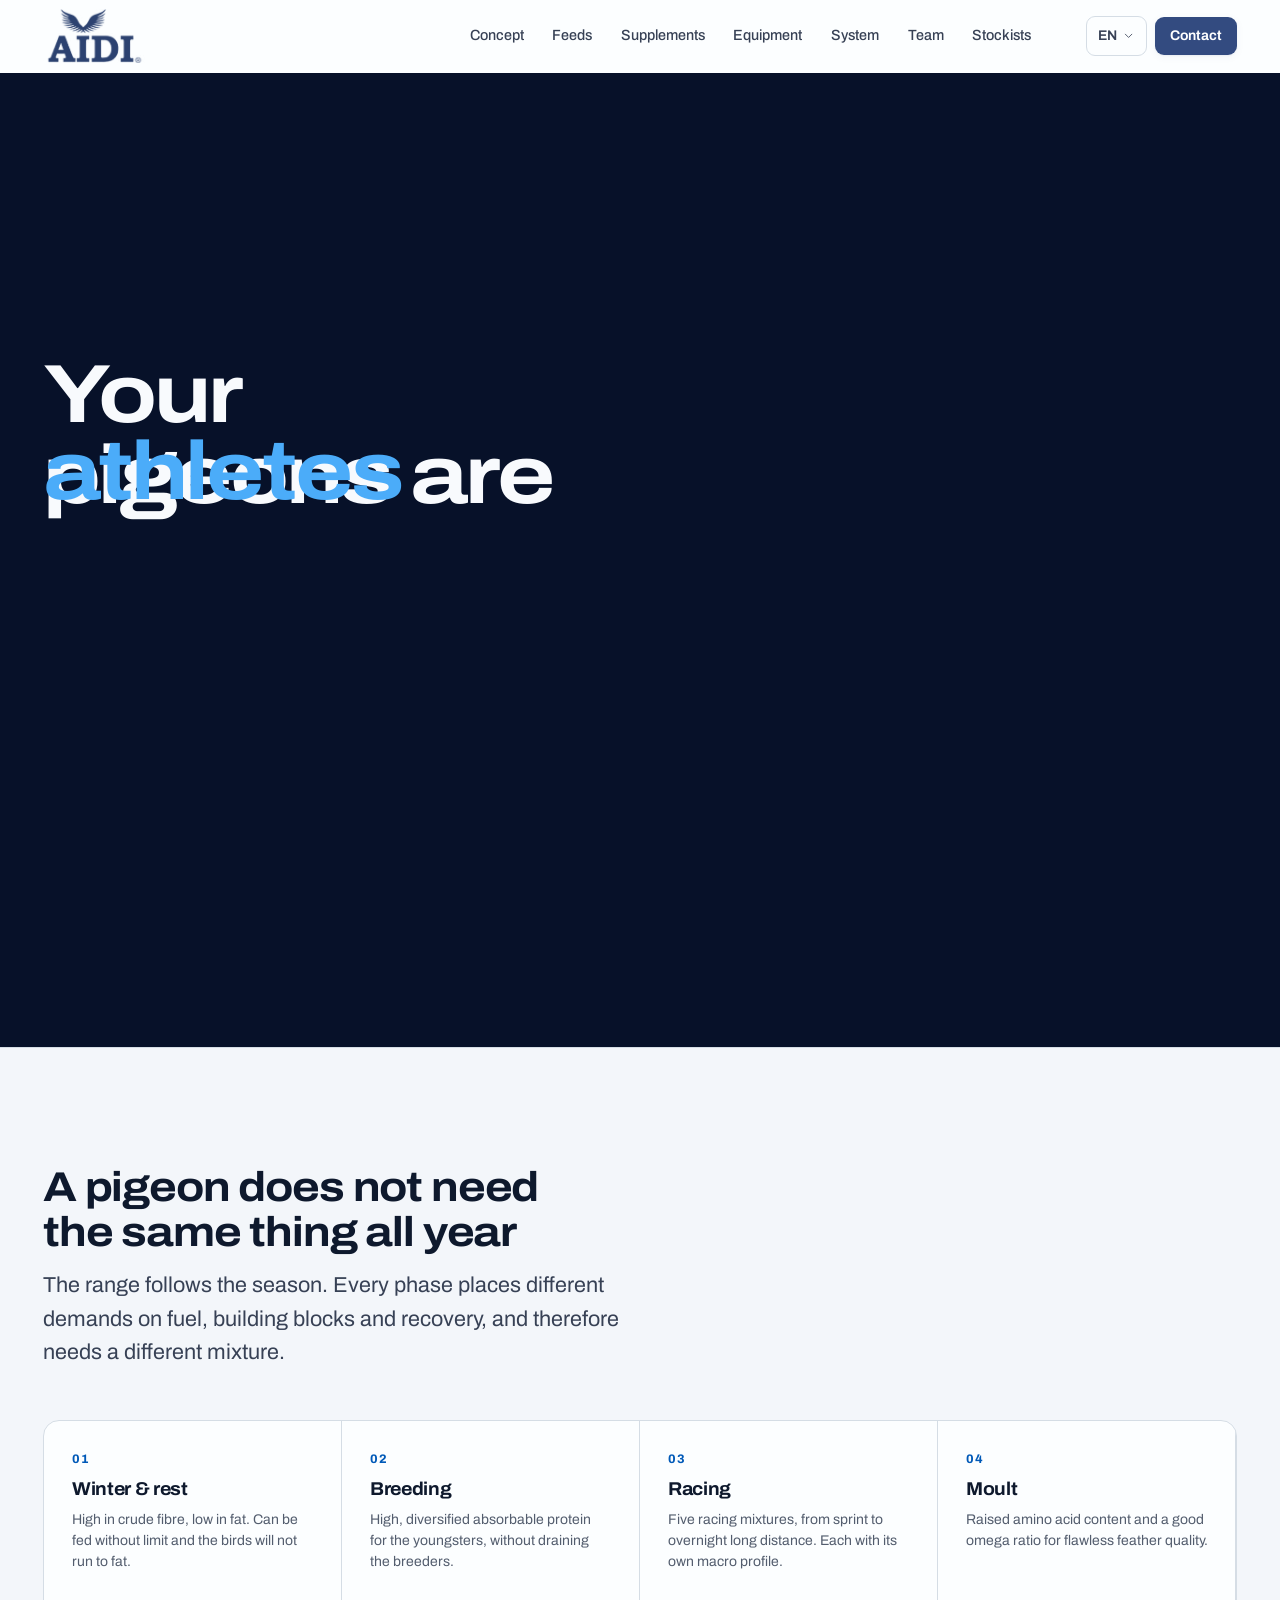
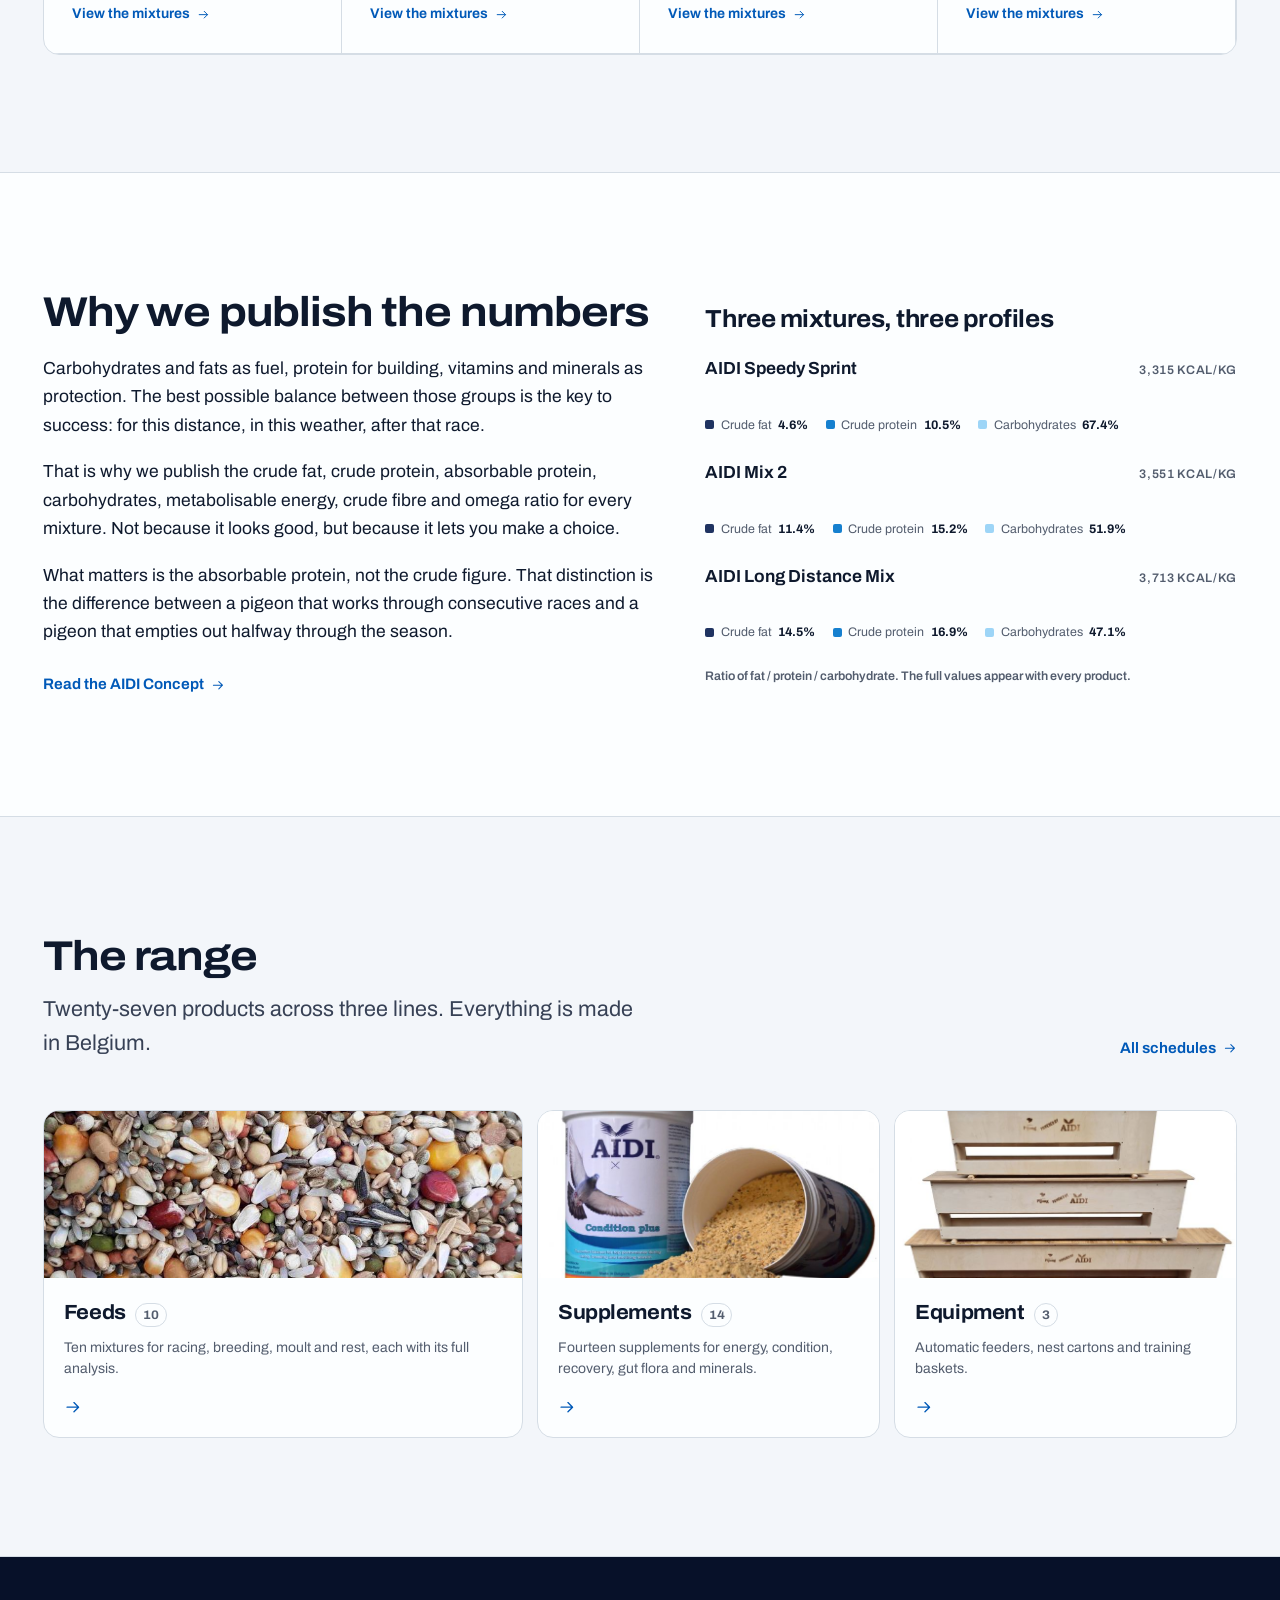
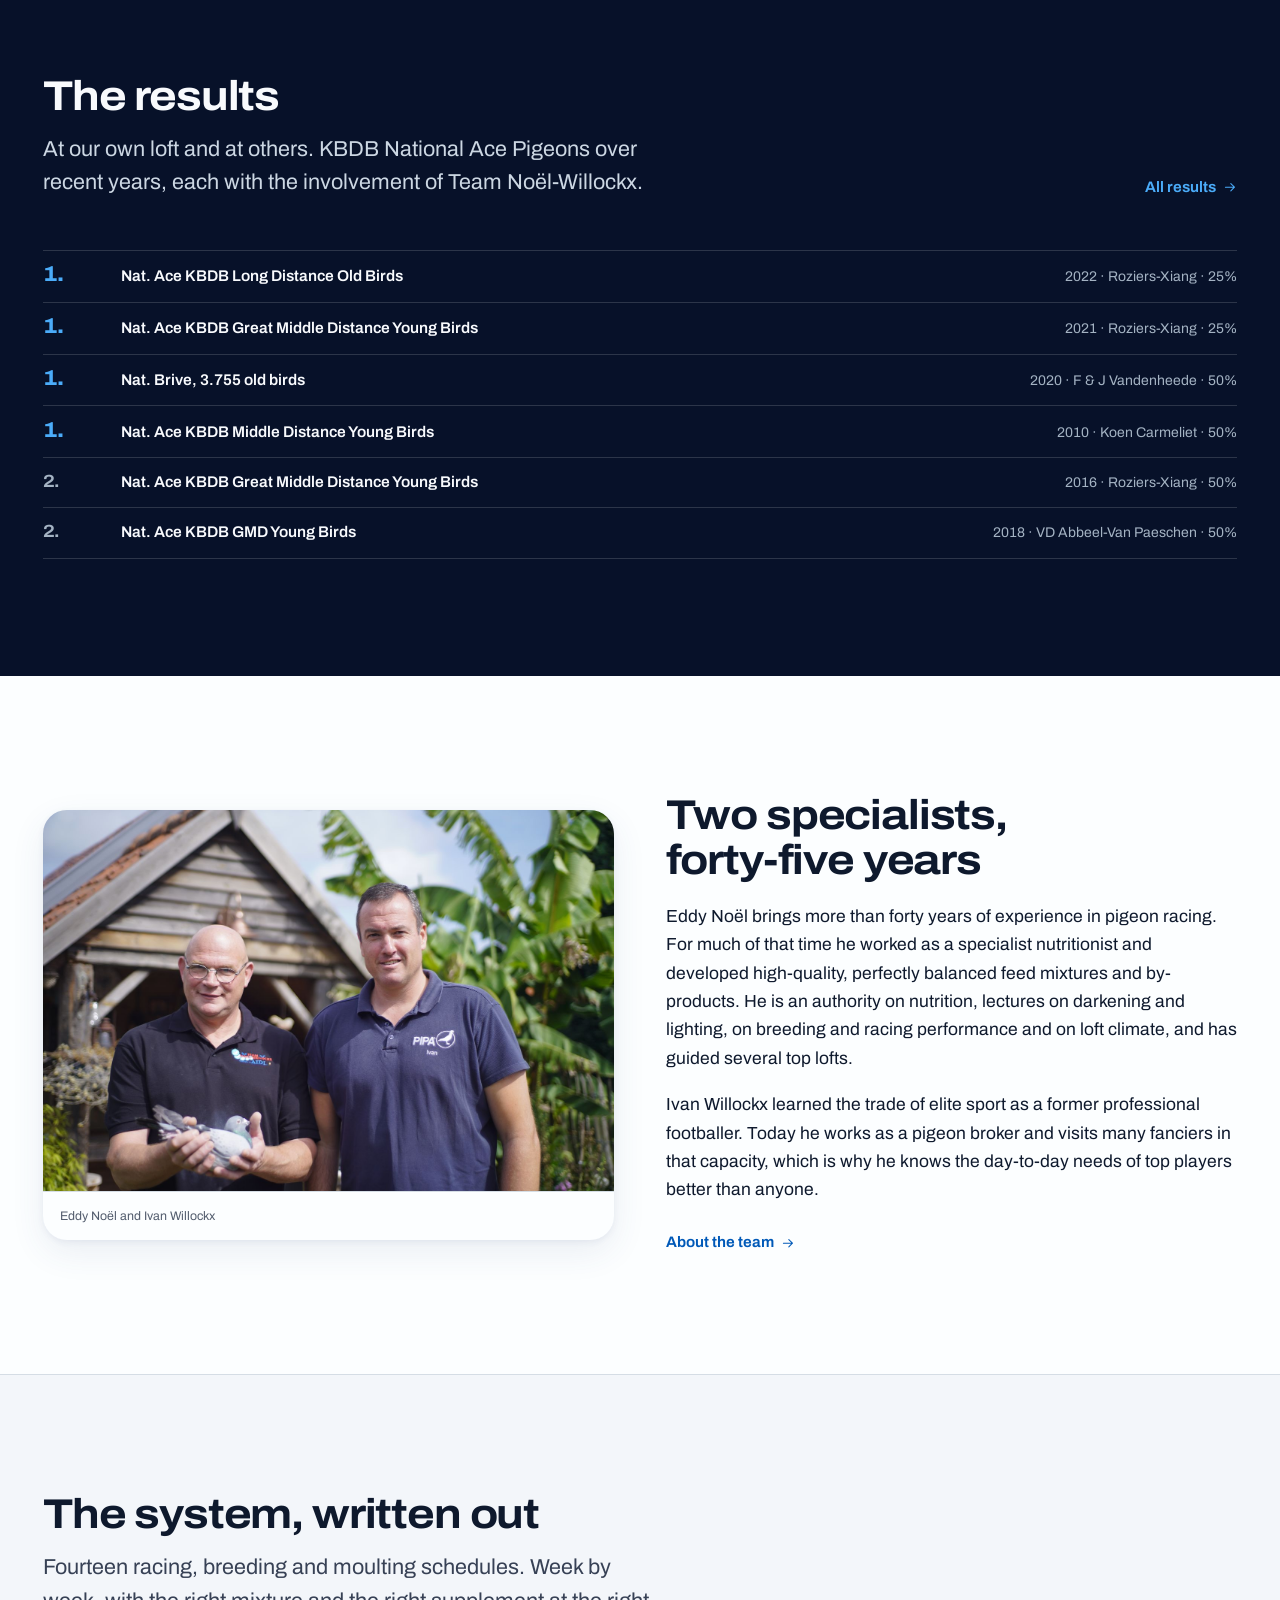
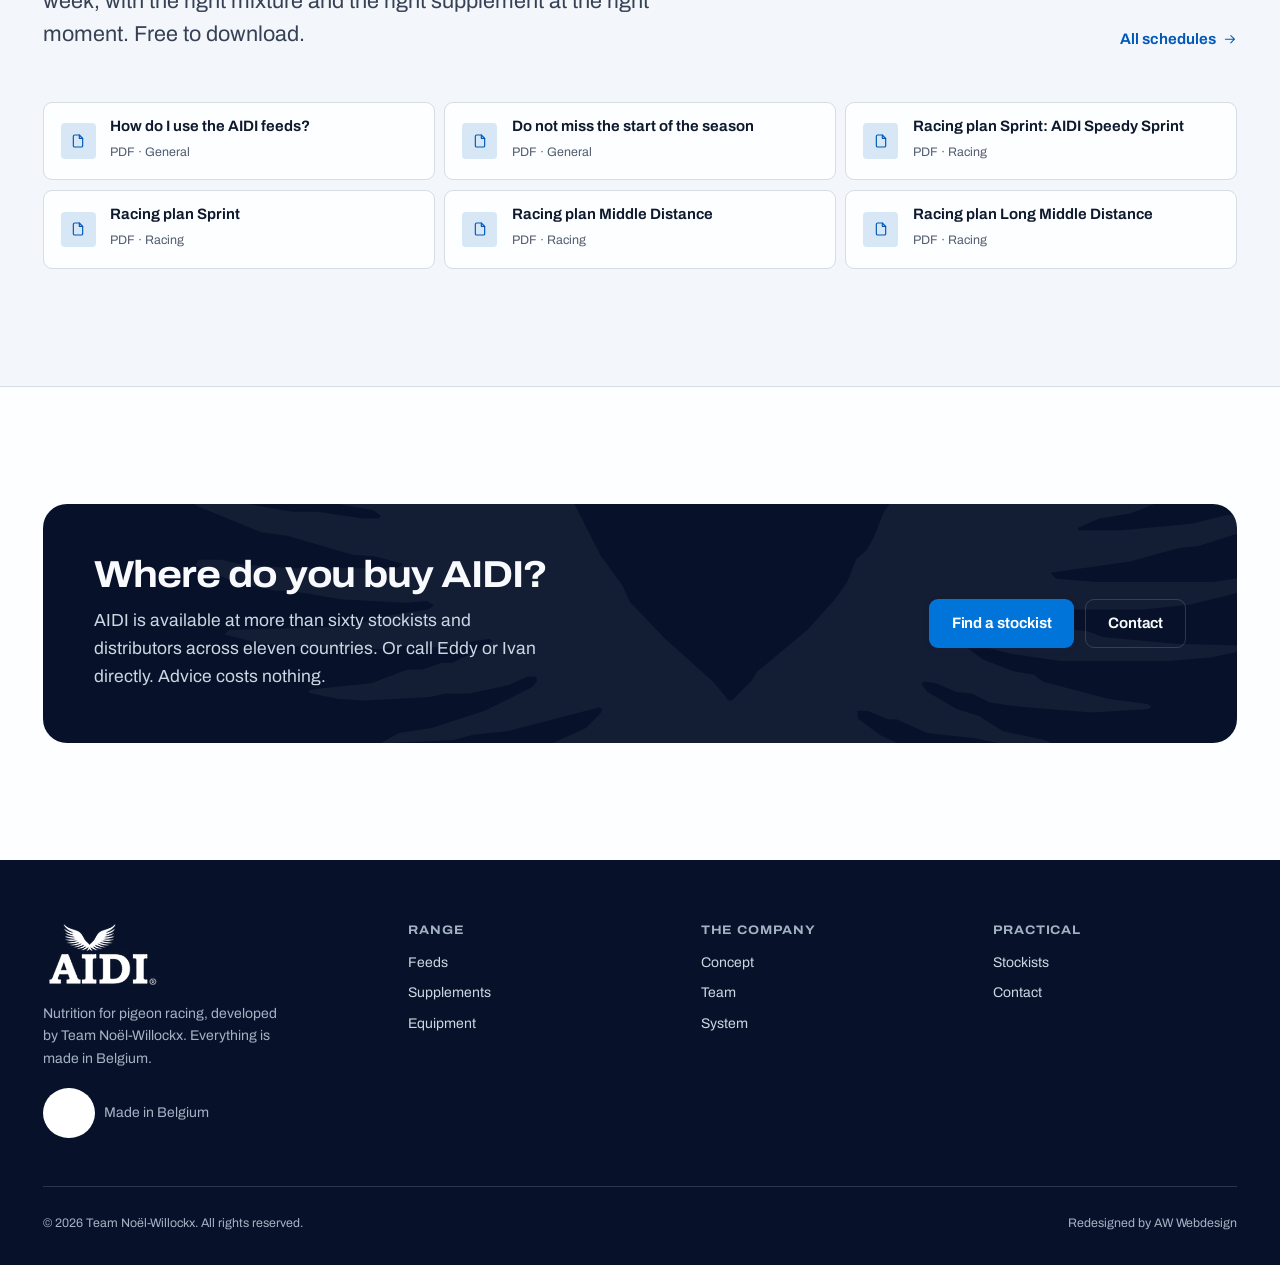
==== commit 838861eb: "git commit -m "Updated website content and styles"" ====
--- a/index.html
+++ b/index.html
@@ -11,7 +11,7 @@
 <link rel="preconnect" href="https://fonts.googleapis.com">
 <link rel="preconnect" href="https://fonts.gstatic.com" crossorigin>
 <link rel="stylesheet" href="https://fonts.googleapis.com/css2?family=Archivo:wdth,wght@62..125,100..900&display=swap">
-<link rel="stylesheet" href="style.css?v=d838c73b">
+<link rel="stylesheet" href="style.css?v=b6f01939">
 <script>document.documentElement.className = 'js';</script>
 </head>
 <body data-page="home">
@@ -483,6 +483,6 @@
 
 <script src="data.js?v=89add716"></script>
 <script src="i18n.js?v=62e3273c"></script>
-<script src="script.js?v=53203c84"></script>
+<script src="script.js?v=de2f595b"></script>
 </body>
 </html>
--- a/style.css
+++ b/style.css
@@ -667,7 +667,7 @@
   position: absolute; inset: 0;
   width: 100%; height: 100%; object-fit: cover;
   opacity: 0; pointer-events: none;
-  transition: opacity 520ms var(--ease);
+  transition: opacity 340ms var(--ease);
 }
 .analyser__next.is-in { opacity: 1; }
 
@@ -1273,7 +1273,6 @@
     animation-iteration-count: 1 !important;
     transition-duration: 0.01ms !important;
   }
-  :root:not([data-motion='on']) .rise, .rise.is-in { opacity: 1; transform: none; }
   :root:not([data-motion='on']) .macro__track.clip { clip-path: inset(0 0 0 0 round 99px); }
   .analyser__dot { animation: none; }
 }
@@ -1485,10 +1484,60 @@
 .btn--signal, .btn--primary { will-change: transform; }
 
 @media (prefers-reduced-motion: reduce) {
-  :root:not([data-motion='on']) .hero.is-armed .hero__h1 .hero__line > *,
-  :root:not([data-motion='on']) .hero.is-armed [data-hero],
-  :root:not([data-motion='on']) .hero.is-armed .hero__mark { opacity: 1; transform: none; }
   .season__step:hover, .plan:hover, .person:hover, .dealer:hover { transform: none; }
   .media:hover img { transform: none; }
   .analyser__fill { transition: none !important; }
 }
+
+/* ================================================= 34. text reveals -- */
+/* Two registers, deliberately unalike. A page title wipes up out of its own
+   mask; a section heading and its lede rise softly, a beat apart. Both are
+   applied by script.js only to elements that start below the fold, and the
+   same failsafe releases them. */
+
+.rv-mask { overflow: hidden; }
+.rv-mask > span { display: block; }
+
+.wipe > span { transform: translateY(102%); }
+.wipe.is-in > span {
+  transform: none;
+  transition: transform 880ms cubic-bezier(0.16, 1, 0.3, 1);
+}
+
+/* The softer register: heading first, lede a beat later. */
+.pagehead .rise, .head__text .rise { opacity: 0; transform: translateY(10px); }
+.pagehead .rise.is-in, .head__text .rise.is-in {
+  opacity: 1; transform: none;
+  transition: opacity 620ms var(--ease), transform 680ms var(--ease);
+  transition-delay: var(--delay, 0ms);
+}
+
+
+
+/* ================================= 35. reduced motion: fade, not freeze -- */
+/* The preference is about movement, not about content appearing. Everything
+   that would slide, wipe or drift instead crossfades in place, so a visitor
+   with effects switched off still sees the page arrive, just without any
+   travel. This is the alternative the guidance asks for; it is not an
+   override of the preference. */
+
+@media (prefers-reduced-motion: reduce) {
+  :root:not([data-motion='on']) .rise,
+  :root:not([data-motion='on']) .wipe > span,
+  :root:not([data-motion='on']) .hero.is-armed [data-hero],
+  :root:not([data-motion='on']) .hero.is-armed .hero__h1 .hero__line > *,
+  :root:not([data-motion='on']) .hero.is-armed .hero__mark {
+    transform: none !important;
+    opacity: 0;
+    transition: opacity 520ms ease !important;
+  }
+  :root:not([data-motion='on']) .rise.is-in,
+  :root:not([data-motion='on']) .wipe.is-in > span,
+  :root:not([data-motion='on']) .hero.anim-in [data-hero],
+  :root:not([data-motion='on']) .hero.anim-in .hero__h1 .hero__line > *,
+  :root:not([data-motion='on']) .hero.anim-in .hero__mark {
+    opacity: 1;
+  }
+  /* The macro bar wipe is a size change, so it simply appears drawn. */
+  :root:not([data-motion='on']) .macro__track.clip { clip-path: inset(0 0 0 0 round 99px) !important; }
+}
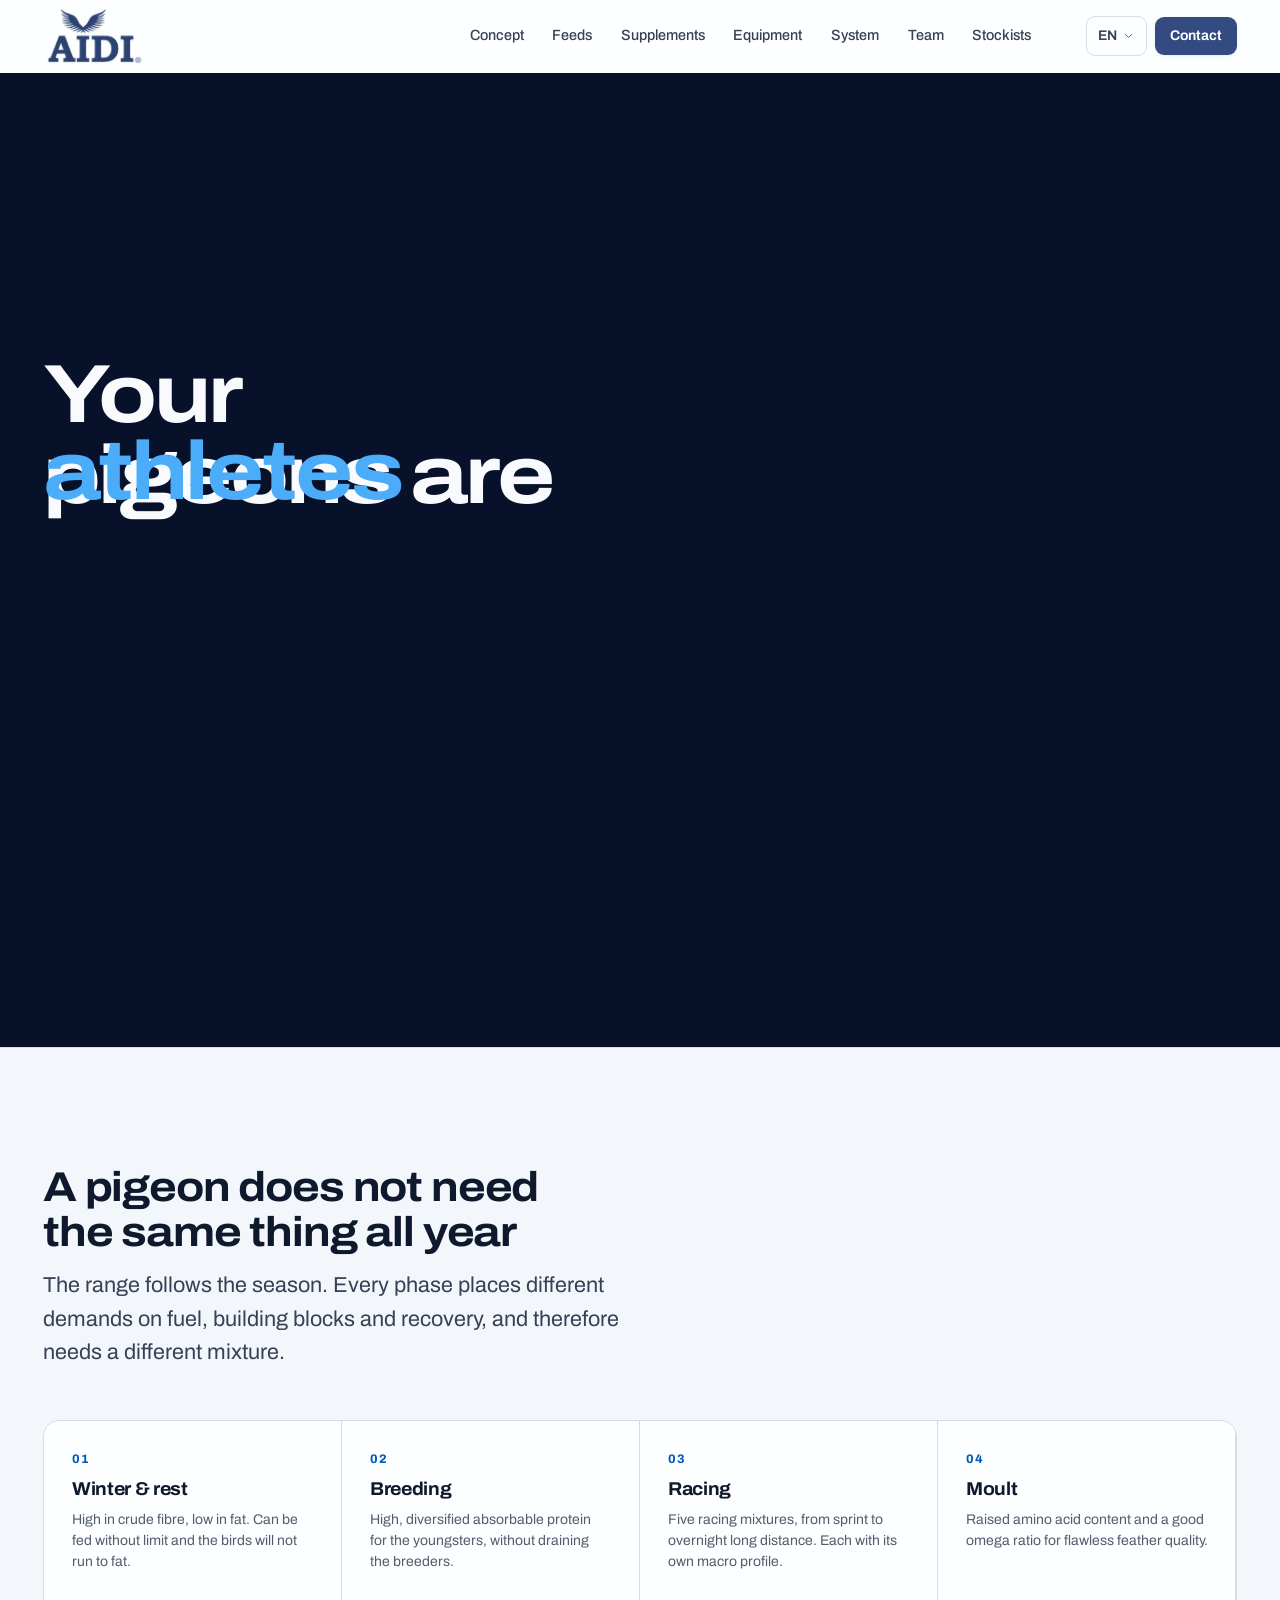
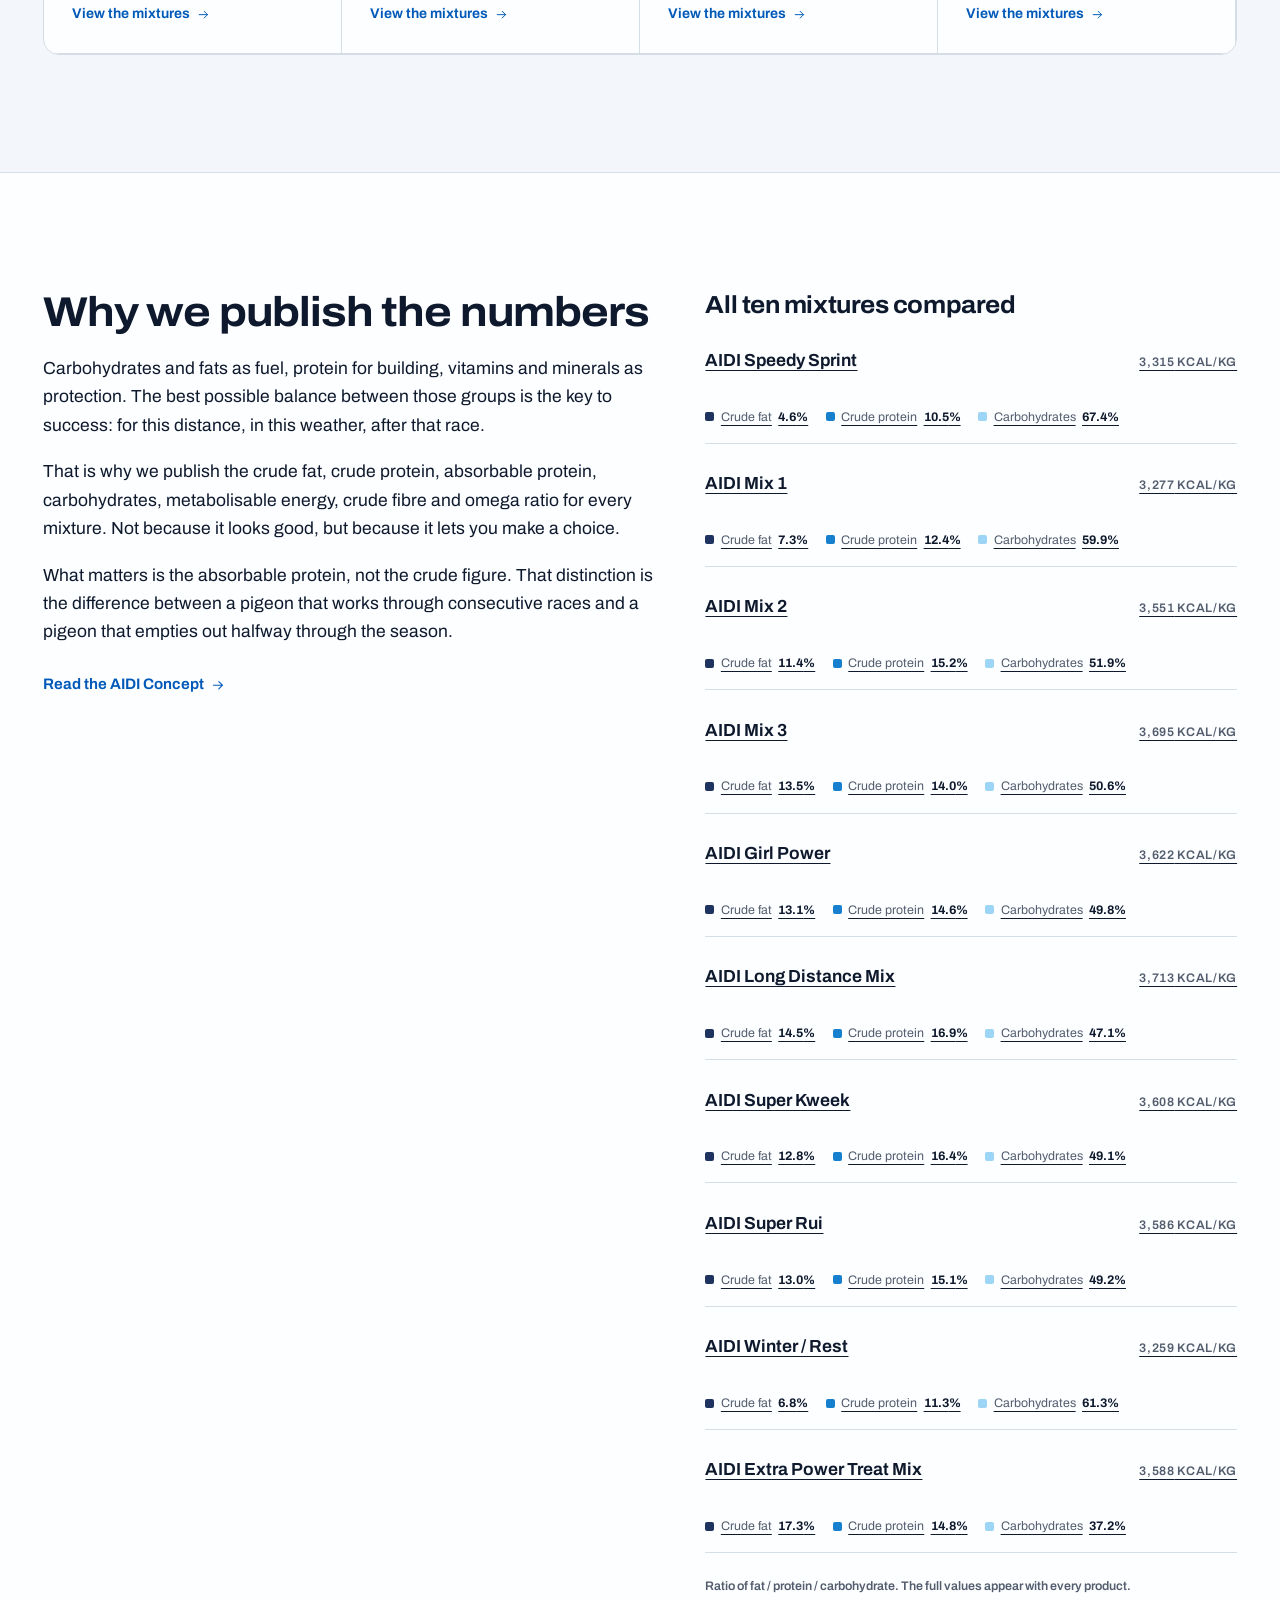
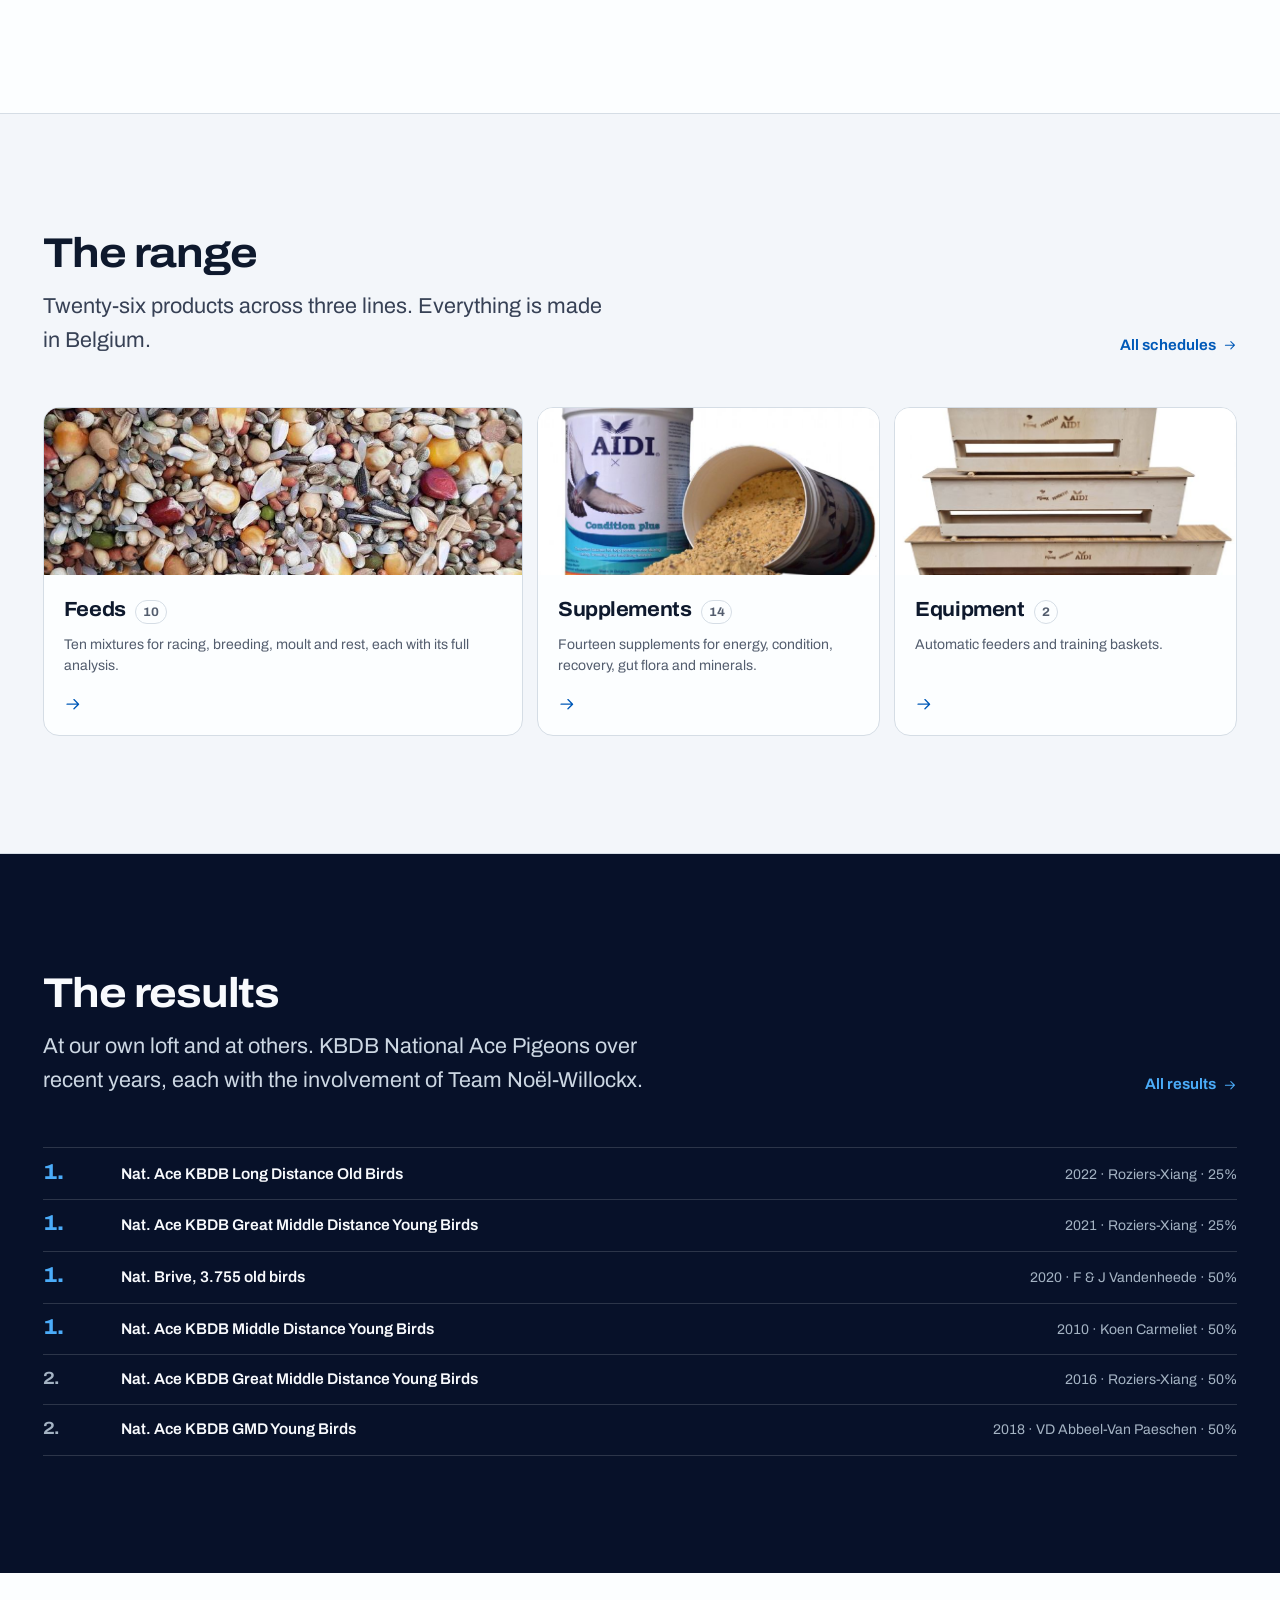
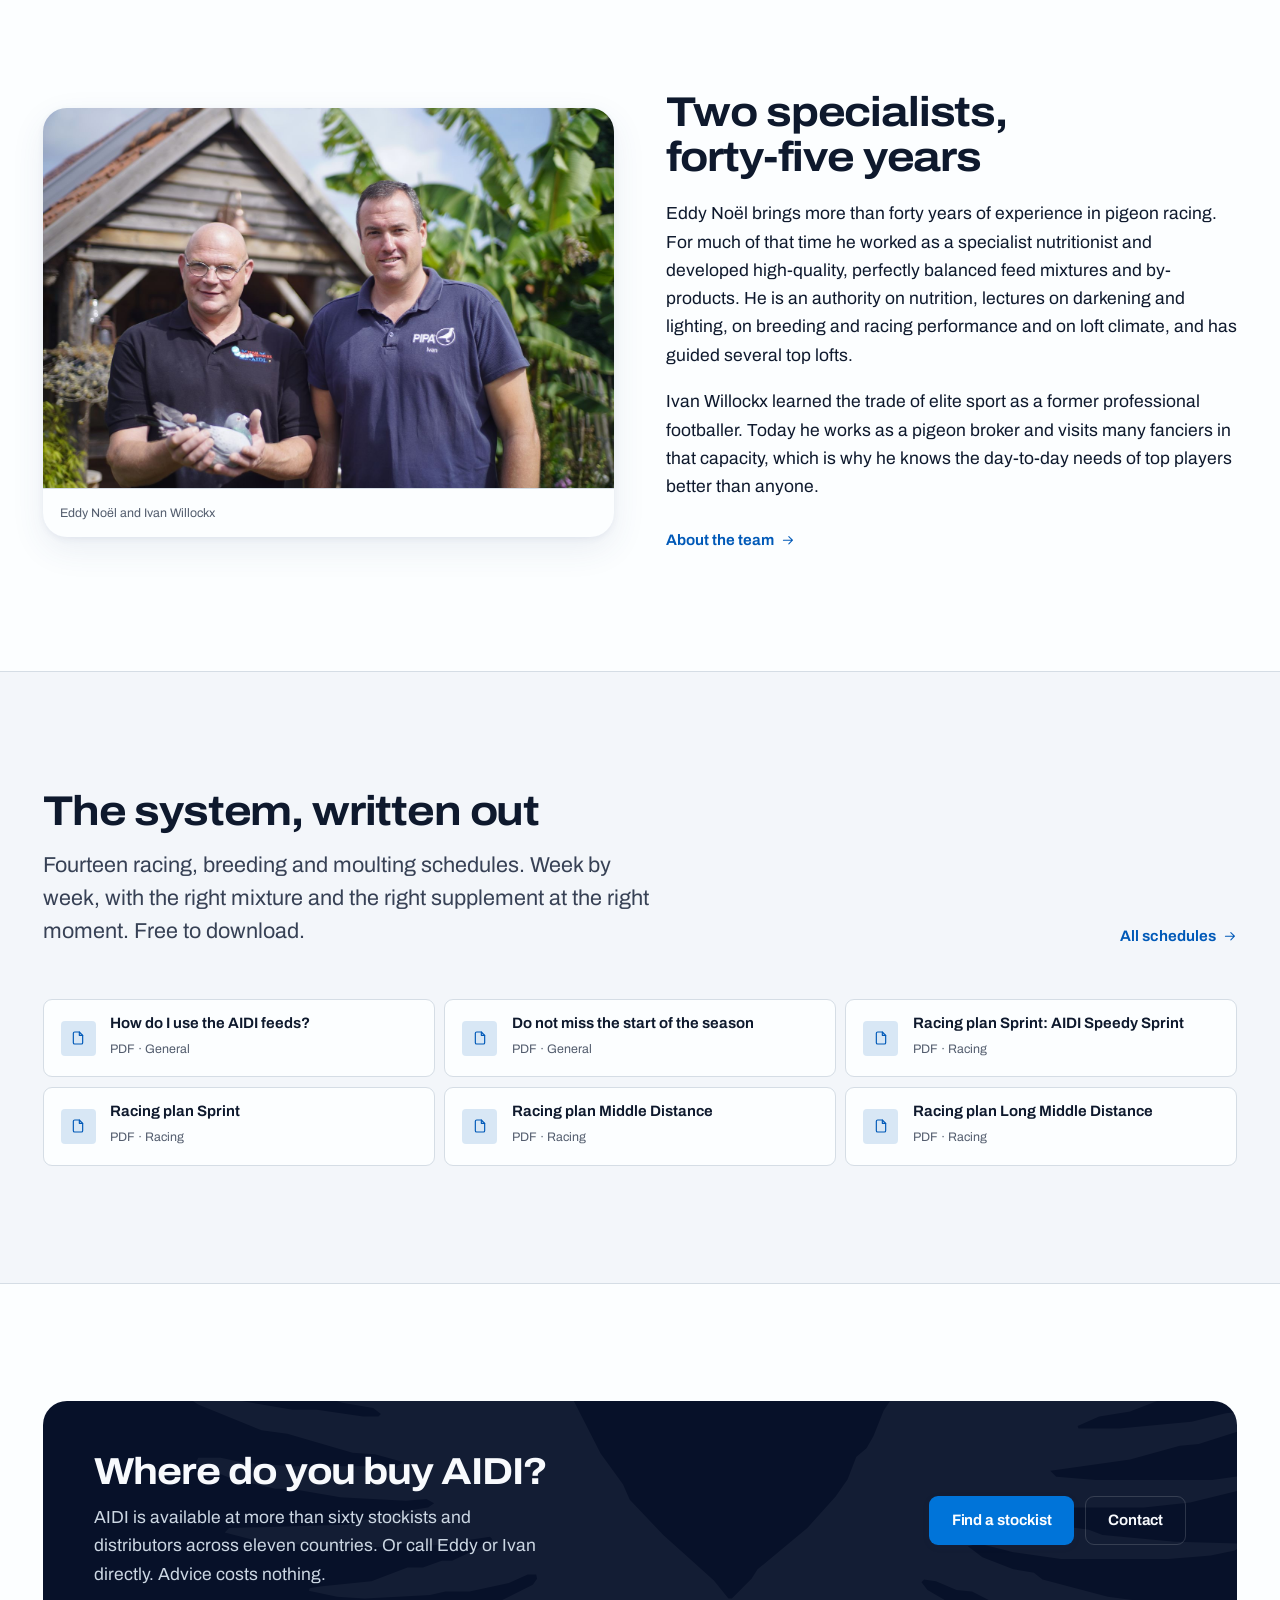
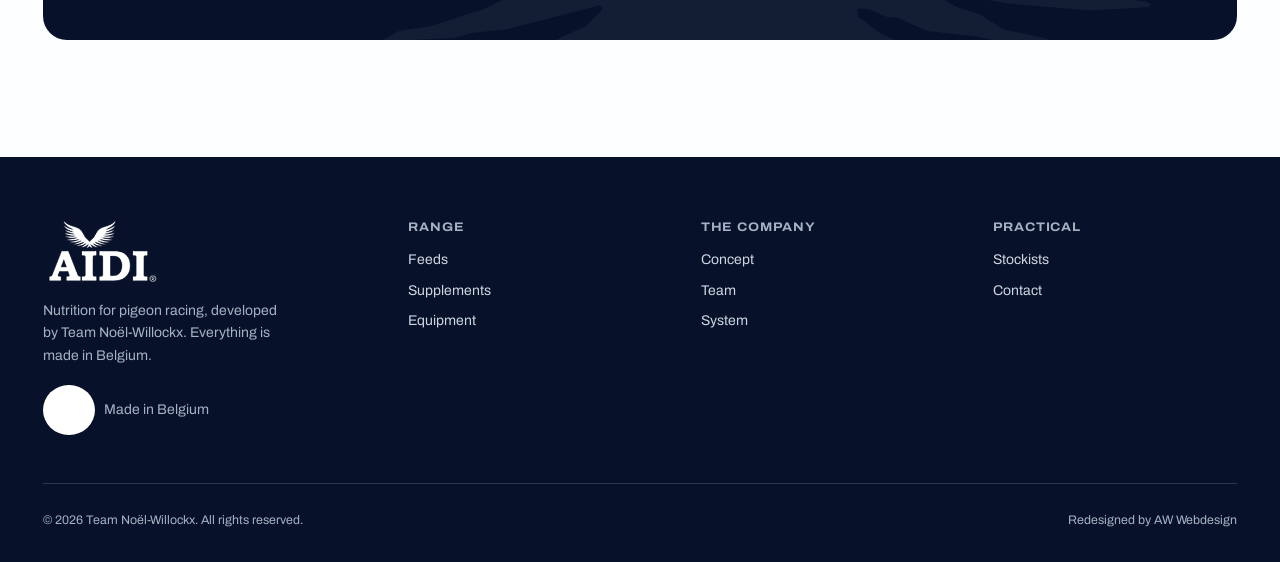
==== commit ab6eaf8e: "git commit -m "Update project files and add preview-feedback.cjs"" ====
--- a/index.html
+++ b/index.html
@@ -11,7 +11,7 @@
 <link rel="preconnect" href="https://fonts.googleapis.com">
 <link rel="preconnect" href="https://fonts.gstatic.com" crossorigin>
 <link rel="stylesheet" href="https://fonts.googleapis.com/css2?family=Archivo:wdth,wght@62..125,100..900&display=swap">
-<link rel="stylesheet" href="style.css?v=b6f01939">
+<link rel="stylesheet" href="style.css?v=d08a425c">
 <script>document.documentElement.className = 'js';</script>
 </head>
 <body data-page="home">
@@ -88,7 +88,7 @@
         </div>
         <div class="facts" data-hero="3">
           <div class="fact"><b class="fact__n" data-count="45" data-dec="0">45</b><span data-i18n="home.fact1" class="fact__t">jaar voedingsexpertise</span></div>
-          <div class="fact"><b class="fact__n" data-count="27" data-dec="0">27</b><span data-i18n="home.fact2" class="fact__t">producten in het gamma</span></div>
+          <div class="fact"><b class="fact__n" data-count="26" data-dec="0">26</b><span data-i18n="home.fact2" class="fact__t">producten in het gamma</span></div>
           <div class="fact"><b class="fact__n" data-count="11" data-dec="0">11</b><span data-i18n="home.fact3" class="fact__t">landen met verkooppunten</span></div>
           <div class="fact"><b class="fact__n" data-count="5166" data-dec="0"><span data-num="5166" data-dec="0">5166</span></b><span data-i18n="home.fact4" class="fact__t">duiven geklopt op 1. Nat. Argenton</span></div>
         </div>
@@ -182,7 +182,7 @@
   </section>
 
   <section class="section">
-    <div class="wrap split split--wide-media">
+    <div class="wrap split split--wide-media split--top">
       <div>
         <h2 data-i18n="home.conceptTitle">Waarom wij de cijfers erbij zetten</h2>
         <div class="prose" style="margin-top:1.25rem">
@@ -193,9 +193,9 @@
         <p style="margin-top:1.5rem"><a class="arrow-link" href="concept.html"><span data-i18n="home.conceptCta">Lees het AIDI Concept</span><svg viewBox="0 0 24 24" fill="none" stroke="currentColor" stroke-width="1.75" stroke-linecap="round" stroke-linejoin="round" aria-hidden="true"><path d="M4 12h15M13 6l6 6-6 6"/></svg></a></p>
       </div>
       <div>
-        <h3 data-i18n="home.conceptCompare">Drie mengelingen, drie profielen</h3>
-        <div style="display:grid;gap:1.5rem;margin-top:1.35rem" data-stagger>
-          <div data-rise>
+        <h3 data-i18n="home.conceptCompare">Alle tien mengelingen vergeleken</h3>
+        <div class="mix-overview" data-stagger>
+          <a class="mix-overview__item" href="voeders.html#aidi-speedy-sprint" data-rise>
             <div style="display:flex;justify-content:space-between;align-items:baseline;gap:1rem;margin-bottom:0.55rem">
               <b style="font-weight:650" data-i18n="p.aidi-speedy-sprint.name">AIDI Speedy Sprint</b>
               <span class="field-label"><span data-num="3315" data-dec="0">3315</span> kcal/kg</span>
@@ -212,8 +212,26 @@
                 <span class="macro__item"><span class="macro__swatch" style="background:var(--m-carb)"></span><span data-i18n="spec.carbs">Koolhydraten</span> <span class="macro__val"><span data-num="67.4" data-dec="1">67,4</span>%</span></span>
               </span>
             </span>
-          </div>
-          <div data-rise>
+          </a>
+          <a class="mix-overview__item" href="voeders.html#aidi-mix-1" data-rise>
+            <div style="display:flex;justify-content:space-between;align-items:baseline;gap:1rem;margin-bottom:0.55rem">
+              <b style="font-weight:650" data-i18n="p.aidi-mix-1.name">AIDI Mix 1</b>
+              <span class="field-label"><span data-num="3277" data-dec="0">3277</span> kcal/kg</span>
+            </div>
+            <span class="macro">
+              <span class="macro__track" data-reveal>
+                <span class="macro__seg macro__seg--fat" style="width:9.17%"></span>
+                <span class="macro__seg macro__seg--pro" style="width:15.58%"></span>
+                <span class="macro__seg macro__seg--carb" style="width:75.25%"></span>
+              </span>
+              <span class="macro__key">
+                <span class="macro__item"><span class="macro__swatch" style="background:var(--m-fat)"></span><span data-i18n="spec.fat">Ruw vet</span> <span class="macro__val"><span data-num="7.3" data-dec="1">7,3</span>%</span></span>
+                <span class="macro__item"><span class="macro__swatch" style="background:var(--m-pro)"></span><span data-i18n="spec.protein">Ruw eiwit</span> <span class="macro__val"><span data-num="12.4" data-dec="1">12,4</span>%</span></span>
+                <span class="macro__item"><span class="macro__swatch" style="background:var(--m-carb)"></span><span data-i18n="spec.carbs">Koolhydraten</span> <span class="macro__val"><span data-num="59.9" data-dec="1">59,9</span>%</span></span>
+              </span>
+            </span>
+          </a>
+          <a class="mix-overview__item" href="voeders.html#aidi-mix-2" data-rise>
             <div style="display:flex;justify-content:space-between;align-items:baseline;gap:1rem;margin-bottom:0.55rem">
               <b style="font-weight:650" data-i18n="p.aidi-mix-2.name">AIDI Mix 2</b>
               <span class="field-label"><span data-num="3551" data-dec="0">3551</span> kcal/kg</span>
@@ -230,8 +248,44 @@
                 <span class="macro__item"><span class="macro__swatch" style="background:var(--m-carb)"></span><span data-i18n="spec.carbs">Koolhydraten</span> <span class="macro__val"><span data-num="51.92" data-dec="1">51,9</span>%</span></span>
               </span>
             </span>
-          </div>
-          <div data-rise>
+          </a>
+          <a class="mix-overview__item" href="voeders.html#aidi-mix-3" data-rise>
+            <div style="display:flex;justify-content:space-between;align-items:baseline;gap:1rem;margin-bottom:0.55rem">
+              <b style="font-weight:650" data-i18n="p.aidi-mix-3.name">AIDI Mix 3</b>
+              <span class="field-label"><span data-num="3695" data-dec="0">3695</span> kcal/kg</span>
+            </div>
+            <span class="macro">
+              <span class="macro__track" data-reveal>
+                <span class="macro__seg macro__seg--fat" style="width:17.31%"></span>
+                <span class="macro__seg macro__seg--pro" style="width:17.86%"></span>
+                <span class="macro__seg macro__seg--carb" style="width:64.83%"></span>
+              </span>
+              <span class="macro__key">
+                <span class="macro__item"><span class="macro__swatch" style="background:var(--m-fat)"></span><span data-i18n="spec.fat">Ruw vet</span> <span class="macro__val"><span data-num="13.52" data-dec="1">13,5</span>%</span></span>
+                <span class="macro__item"><span class="macro__swatch" style="background:var(--m-pro)"></span><span data-i18n="spec.protein">Ruw eiwit</span> <span class="macro__val"><span data-num="13.95" data-dec="1">13,9</span>%</span></span>
+                <span class="macro__item"><span class="macro__swatch" style="background:var(--m-carb)"></span><span data-i18n="spec.carbs">Koolhydraten</span> <span class="macro__val"><span data-num="50.63" data-dec="1">50,6</span>%</span></span>
+              </span>
+            </span>
+          </a>
+          <a class="mix-overview__item" href="voeders.html#aidi-girl-power" data-rise>
+            <div style="display:flex;justify-content:space-between;align-items:baseline;gap:1rem;margin-bottom:0.55rem">
+              <b style="font-weight:650" data-i18n="p.aidi-girl-power.name">AIDI Girl Power</b>
+              <span class="field-label"><span data-num="3622" data-dec="0">3622</span> kcal/kg</span>
+            </div>
+            <span class="macro">
+              <span class="macro__track" data-reveal>
+                <span class="macro__seg macro__seg--fat" style="width:16.90%"></span>
+                <span class="macro__seg macro__seg--pro" style="width:18.84%"></span>
+                <span class="macro__seg macro__seg--carb" style="width:64.26%"></span>
+              </span>
+              <span class="macro__key">
+                <span class="macro__item"><span class="macro__swatch" style="background:var(--m-fat)"></span><span data-i18n="spec.fat">Ruw vet</span> <span class="macro__val"><span data-num="13.1" data-dec="1">13,1</span>%</span></span>
+                <span class="macro__item"><span class="macro__swatch" style="background:var(--m-pro)"></span><span data-i18n="spec.protein">Ruw eiwit</span> <span class="macro__val"><span data-num="14.6" data-dec="1">14,6</span>%</span></span>
+                <span class="macro__item"><span class="macro__swatch" style="background:var(--m-carb)"></span><span data-i18n="spec.carbs">Koolhydraten</span> <span class="macro__val"><span data-num="49.8" data-dec="1">49,8</span>%</span></span>
+              </span>
+            </span>
+          </a>
+          <a class="mix-overview__item" href="voeders.html#aidi-long-distance-mix" data-rise>
             <div style="display:flex;justify-content:space-between;align-items:baseline;gap:1rem;margin-bottom:0.55rem">
               <b style="font-weight:650" data-i18n="p.aidi-long-distance-mix.name">AIDI Long Distance Mix</b>
               <span class="field-label"><span data-num="3713" data-dec="0">3713</span> kcal/kg</span>
@@ -248,7 +302,79 @@
                 <span class="macro__item"><span class="macro__swatch" style="background:var(--m-carb)"></span><span data-i18n="spec.carbs">Koolhydraten</span> <span class="macro__val"><span data-num="47.1" data-dec="1">47,1</span>%</span></span>
               </span>
             </span>
-          </div>
+          </a>
+          <a class="mix-overview__item" href="voeders.html#aidi-super-kweek" data-rise>
+            <div style="display:flex;justify-content:space-between;align-items:baseline;gap:1rem;margin-bottom:0.55rem">
+              <b style="font-weight:650" data-i18n="p.aidi-super-kweek.name">AIDI Super Kweek</b>
+              <span class="field-label"><span data-num="3608" data-dec="0">3608</span> kcal/kg</span>
+            </div>
+            <span class="macro">
+              <span class="macro__track" data-reveal>
+                <span class="macro__seg macro__seg--fat" style="width:16.35%"></span>
+                <span class="macro__seg macro__seg--pro" style="width:20.95%"></span>
+                <span class="macro__seg macro__seg--carb" style="width:62.71%"></span>
+              </span>
+              <span class="macro__key">
+                <span class="macro__item"><span class="macro__swatch" style="background:var(--m-fat)"></span><span data-i18n="spec.fat">Ruw vet</span> <span class="macro__val"><span data-num="12.8" data-dec="1">12,8</span>%</span></span>
+                <span class="macro__item"><span class="macro__swatch" style="background:var(--m-pro)"></span><span data-i18n="spec.protein">Ruw eiwit</span> <span class="macro__val"><span data-num="16.4" data-dec="1">16,4</span>%</span></span>
+                <span class="macro__item"><span class="macro__swatch" style="background:var(--m-carb)"></span><span data-i18n="spec.carbs">Koolhydraten</span> <span class="macro__val"><span data-num="49.1" data-dec="1">49,1</span>%</span></span>
+              </span>
+            </span>
+          </a>
+          <a class="mix-overview__item" href="voeders.html#aidi-super-rui" data-rise>
+            <div style="display:flex;justify-content:space-between;align-items:baseline;gap:1rem;margin-bottom:0.55rem">
+              <b style="font-weight:650" data-i18n="p.aidi-super-rui.name">AIDI Super Rui</b>
+              <span class="field-label"><span data-num="3586" data-dec="0">3586</span> kcal/kg</span>
+            </div>
+            <span class="macro">
+              <span class="macro__track" data-reveal>
+                <span class="macro__seg macro__seg--fat" style="width:16.80%"></span>
+                <span class="macro__seg macro__seg--pro" style="width:19.56%"></span>
+                <span class="macro__seg macro__seg--carb" style="width:63.64%"></span>
+              </span>
+              <span class="macro__key">
+                <span class="macro__item"><span class="macro__swatch" style="background:var(--m-fat)"></span><span data-i18n="spec.fat">Ruw vet</span> <span class="macro__val"><span data-num="13" data-dec="1">13,0</span>%</span></span>
+                <span class="macro__item"><span class="macro__swatch" style="background:var(--m-pro)"></span><span data-i18n="spec.protein">Ruw eiwit</span> <span class="macro__val"><span data-num="15.13" data-dec="1">15,1</span>%</span></span>
+                <span class="macro__item"><span class="macro__swatch" style="background:var(--m-carb)"></span><span data-i18n="spec.carbs">Koolhydraten</span> <span class="macro__val"><span data-num="49.24" data-dec="1">49,2</span>%</span></span>
+              </span>
+            </span>
+          </a>
+          <a class="mix-overview__item" href="voeders.html#aidi-winter-rust" data-rise>
+            <div style="display:flex;justify-content:space-between;align-items:baseline;gap:1rem;margin-bottom:0.55rem">
+              <b style="font-weight:650" data-i18n="p.aidi-winter-rust.name">AIDI Winter / Rust</b>
+              <span class="field-label"><span data-num="3259" data-dec="0">3259</span> kcal/kg</span>
+            </div>
+            <span class="macro">
+              <span class="macro__track" data-reveal>
+                <span class="macro__seg macro__seg--fat" style="width:8.56%"></span>
+                <span class="macro__seg macro__seg--pro" style="width:14.23%"></span>
+                <span class="macro__seg macro__seg--carb" style="width:77.20%"></span>
+              </span>
+              <span class="macro__key">
+                <span class="macro__item"><span class="macro__swatch" style="background:var(--m-fat)"></span><span data-i18n="spec.fat">Ruw vet</span> <span class="macro__val"><span data-num="6.8" data-dec="1">6,8</span>%</span></span>
+                <span class="macro__item"><span class="macro__swatch" style="background:var(--m-pro)"></span><span data-i18n="spec.protein">Ruw eiwit</span> <span class="macro__val"><span data-num="11.3" data-dec="1">11,3</span>%</span></span>
+                <span class="macro__item"><span class="macro__swatch" style="background:var(--m-carb)"></span><span data-i18n="spec.carbs">Koolhydraten</span> <span class="macro__val"><span data-num="61.3" data-dec="1">61,3</span>%</span></span>
+              </span>
+            </span>
+          </a>
+          <a class="mix-overview__item" href="voeders.html#aidi-extra-power-snoepmix" data-rise>
+            <div style="display:flex;justify-content:space-between;align-items:baseline;gap:1rem;margin-bottom:0.55rem">
+              <b style="font-weight:650" data-i18n="p.aidi-extra-power-snoepmix.name">AIDI Extra Power Snoepmix</b>
+              <span class="field-label"><span data-num="3588" data-dec="0">3588</span> kcal/kg</span>
+            </div>
+            <span class="macro">
+              <span class="macro__track" data-reveal>
+                <span class="macro__seg macro__seg--fat" style="width:24.96%"></span>
+                <span class="macro__seg macro__seg--pro" style="width:21.36%"></span>
+                <span class="macro__seg macro__seg--carb" style="width:53.68%"></span>
+              </span>
+              <span class="macro__key">
+                <span class="macro__item"><span class="macro__swatch" style="background:var(--m-fat)"></span><span data-i18n="spec.fat">Ruw vet</span> <span class="macro__val"><span data-num="17.3" data-dec="1">17,3</span>%</span></span>
+                <span class="macro__item"><span class="macro__swatch" style="background:var(--m-pro)"></span><span data-i18n="spec.protein">Ruw eiwit</span> <span class="macro__val"><span data-num="14.8" data-dec="1">14,8</span>%</span></span>
+                <span class="macro__item"><span class="macro__swatch" style="background:var(--m-carb)"></span><span data-i18n="spec.carbs">Koolhydraten</span> <span class="macro__val"><span data-num="37.2" data-dec="1">37,2</span>%</span></span>
+              </span>
+            </span>
+          </a>
         </div>
         <p data-i18n="home.conceptCompareNote" class="field-label" style="margin-top:1.5rem;line-height:1.5;text-transform:none;letter-spacing:0">Verhouding vet / eiwit / koolhydraten. De volledige waarden staan bij elk product.</p>
       </div>
@@ -260,7 +386,7 @@
       <div class="head">
         <div class="head__text">
           <h2 data-i18n="home.rangeTitle">Het gamma</h2>
-          <p data-i18n="home.rangeLede" class="lede">Zevenentwintig producten in drie lijnen. Alles wordt in België gemaakt.</p>
+          <p data-i18n="home.rangeLede" class="lede">Zesentwintig producten in drie lijnen. Alles wordt in België gemaakt.</p>
         </div>
         <a class="arrow-link" href="systeem.html"><span data-i18n="home.plansCta">Alle schema's</span><svg viewBox="0 0 24 24" fill="none" stroke="currentColor" stroke-width="1.75" stroke-linecap="round" stroke-linejoin="round" aria-hidden="true"><path d="M4 12h15M13 6l6 6-6 6"/></svg></a>
       </div>
@@ -293,9 +419,9 @@
           <span class="range-card__body">
             <span class="range-card__title">
               <span data-i18n="nav.equipment">Equipment</span>
-              <span class="range-card__n">3</span>
-            </span>
-            <span class="range-card__d" data-i18n="home.rangeEquipmentD">Automatische voederbakken, nestkartons en opleermanden.</span>
+              <span class="range-card__n">2</span>
+            </span>
+            <span class="range-card__d" data-i18n="home.rangeEquipmentD">Automatische voederbakken en opleermanden.</span>
             <span class="arrow-link"><svg viewBox="0 0 24 24" fill="none" stroke="currentColor" stroke-width="1.75" stroke-linecap="round" stroke-linejoin="round" aria-hidden="true"><path d="M4 12h15M13 6l6 6-6 6"/></svg></span>
           </span>
         </a>
@@ -481,8 +607,8 @@
     </div>
   </footer>
 
-<script src="data.js?v=89add716"></script>
-<script src="i18n.js?v=62e3273c"></script>
-<script src="script.js?v=de2f595b"></script>
+<script src="data.js?v=b1173059"></script>
+<script src="i18n.js?v=3e4fc696"></script>
+<script src="script.js?v=f91259c1"></script>
 </body>
 </html>
--- a/style.css
+++ b/style.css
@@ -772,6 +772,22 @@
 
 .filters__count { margin-inline-start: auto; font-size: var(--small); color: var(--ink-3); }
 
+/* Feed choices stay on separate, labelled lines, with an explicit selected mark. */
+[data-filters='feed-list'] { align-items: start; padding: 1.25rem; background: var(--surface); border: 1px solid var(--line); border-radius: var(--r-lg); }
+[data-filters='feed-list'] .filters__group { width: 100%; gap: 0.5rem; }
+[data-filters='feed-list'] .filters__group[hidden] { display: none; }
+[data-filters='feed-list'] .filters__label { flex-basis: 100%; margin-bottom: 0.15rem; font-size: var(--small); text-transform: none; letter-spacing: 0; color: var(--ink); }
+.chip { min-height: 44px; }
+[data-filters='feed-list'] .chip::before { content: ''; display: inline-block; width: 0.8em; margin-right: 0.4em; }
+[data-filters='feed-list'] .chip[aria-pressed='true']::before { content: '✓'; }
+.filters__help { width: 100%; font-size: var(--small); color: var(--ink-2); }
+[data-filters='feed-list'] .filters__count { margin-inline-start: 0; align-self: center; margin-right: auto; }
+.no-js .filters, .no-js .js-only { display: none; }
+.mix-overview { display: grid; gap: 1.3rem; margin-top: 1.35rem; }
+.mix-overview__item { display: block; color: var(--ink); padding-block: 0.35rem 1rem; border-bottom: 1px solid var(--line); }
+.mix-overview__item:hover { color: var(--signal-ink); }
+.mix-overview__item > div { flex-wrap: wrap; }
+
 /* ------------------------------------------------------- 13. product rows -- */
 /* A dense, scannable list. Rows, not a card grid: a fancier compares mixes,
    and rows put the numbers in shared columns where comparison is possible. */
@@ -1358,6 +1374,9 @@
   border-top: 1px solid var(--line);
 }
 .gear h2 { font-size: clamp(1.55rem, 1.25rem + 1.3vw, 2.15rem); }
+.gear > * { min-width: 0; }
+.gear h2 { overflow-wrap: anywhere; }
+.gear .media img { object-fit: contain; height: auto; width: 100%; }
 
 .media--mark {
   display: grid; place-items: center;
@@ -1370,6 +1389,22 @@
 .media--mark svg { width: 42%; }
 
 table.compare--slim { min-width: 28rem; }
+table.feeder-specs { min-width: 0; width: 100%; table-layout: fixed; }
+table.feeder-specs th, table.feeder-specs td { white-space: normal; overflow-wrap: anywhere; padding: 0.85rem 0.5rem; }
+table.feeder-specs th:first-child, table.feeder-specs td:first-child { min-width: 0; }
+@media (max-width: 480px) {
+  table.feeder-specs th, table.feeder-specs td { padding: 0.7rem 0.3rem; font-size: 0.8rem; }
+}
+
+.nearby { padding: clamp(1.2rem, 3vw, 2rem); margin-bottom: 2rem; background: var(--surface); border: 1px solid var(--line); border-radius: var(--r-lg); }
+.nearby > p { margin-block: 0.75rem 1rem; max-width: var(--measure); color: var(--ink-2); }
+.nearby [data-location-status]:empty { display: none; }
+.nearby .dealers { margin-top: 1.25rem; }
+.nearby [hidden] { display: none; }
+.nearby .btn:disabled { opacity: 0.65; cursor: wait; }
+.dealer__distance { font-size: var(--small); font-weight: 650; color: var(--navy); margin-bottom: 0.65rem; }
+.nearby .arrow-link { margin-top: 1rem; }
+.dealer__links a { overflow-wrap: anywhere; }
 
 /* ----------------------------------------------------------- 29. contact -- */
 .contact-grid { display: grid; gap: 0.9rem; grid-template-columns: repeat(auto-fit, minmax(min(100%, 19rem), 1fr)); }
@@ -1423,17 +1458,26 @@
 /* =============================================== 32. entrance animation -- */
 /* The hero arrives in one orchestrated sequence rather than a fade bolted on
    to every section. As everywhere else, the stylesheet hides nothing on its
-   own: script.js adds .anim-in once it has confirmed the hero is present, and
-   a failsafe removes the held state regardless. */
+   own: script.js adds .is-armed and then .anim-in, and a failsafe removes the
+   held state regardless.
+
+   How much things travel is a variable, not a separate rule. Reduced motion
+   sets the travel to zero further down, which leaves the fade intact without
+   any second set of selectors fighting these on specificity. */
 
 .hero__h1 .hero__line { display: block; overflow: hidden; }
-.js .hero.is-armed .hero__h1 .hero__line > * { display: inline-block; transform: translateY(105%); }
+.js .hero.is-armed .hero__h1 .hero__line > * {
+  display: inline-block;
+  transform: translateY(var(--travel-line, 105%));
+  opacity: var(--held-opacity, 1);
+}
 .hero.anim-in .hero__h1 .hero__line > * {
   transform: none;
-  transition: transform 950ms cubic-bezier(0.16, 1, 0.3, 1);
-}
-
-.js .hero.is-armed [data-hero] { opacity: 0; transform: translateY(14px); }
+  opacity: 1;
+  transition: transform 950ms cubic-bezier(0.16, 1, 0.3, 1), opacity 620ms var(--ease);
+}
+
+.js .hero.is-armed [data-hero] { opacity: 0; transform: translateY(var(--travel-y, 14px)); }
 .hero.anim-in [data-hero] {
   opacity: 1; transform: none;
   transition: opacity 780ms var(--ease), transform 820ms var(--ease);
@@ -1443,7 +1487,10 @@
 .hero.anim-in [data-hero="3"] { transition-delay: 420ms; }
 
 /* The wing watermark drifts in behind the headline. */
-.js .hero.is-armed .hero__mark { opacity: 0; transform: translate(2%, -2%) scale(1.06); }
+.js .hero.is-armed .hero__mark {
+  opacity: 0;
+  transform: translate(var(--travel-mark, 2%), calc(var(--travel-mark, 2%) * -1)) scale(var(--travel-scale, 1.06));
+}
 .hero.anim-in .hero__mark {
   opacity: 1; transform: none;
   transition: opacity 1600ms var(--ease) 200ms, transform 2200ms var(--ease) 200ms;
@@ -1491,52 +1538,63 @@
 
 /* ================================================= 34. text reveals -- */
 /* Two registers, deliberately unalike. A page title wipes up out of its own
-   mask; a section heading and its lede rise softly, a beat apart. Both are
-   applied by script.js only to elements that start below the fold, and the
-   same failsafe releases them. */
+   mask; a section heading and its lede rise softly, a beat apart. script.js
+   applies these only to elements that start below the fold, or plays them
+   once on load for the ones above it, and the same failsafe releases them.
+
+   Travel is a variable here too, so the reduced-motion alternative is a
+   one-line change rather than a competing rule. */
 
 .rv-mask { overflow: hidden; }
 .rv-mask > span { display: block; }
 
-.wipe > span { transform: translateY(102%); }
+.wipe > span {
+  transform: translateY(var(--travel-wipe, 102%));
+  opacity: var(--held-opacity, 1);
+}
 .wipe.is-in > span {
   transform: none;
-  transition: transform 880ms cubic-bezier(0.16, 1, 0.3, 1);
+  opacity: 1;
+  transition: transform 880ms cubic-bezier(0.16, 1, 0.3, 1), opacity 560ms var(--ease);
 }
 
 /* The softer register: heading first, lede a beat later. */
-.pagehead .rise, .head__text .rise { opacity: 0; transform: translateY(10px); }
-.pagehead .rise.is-in, .head__text .rise.is-in {
+.rise { opacity: 0; transform: translateY(var(--travel-y, 10px)); }
+.rise.is-in {
   opacity: 1; transform: none;
   transition: opacity 620ms var(--ease), transform 680ms var(--ease);
   transition-delay: var(--delay, 0ms);
 }
 
 
-
 /* ================================= 35. reduced motion: fade, not freeze -- */
-/* The preference is about movement, not about content appearing. Everything
-   that would slide, wipe or drift instead crossfades in place, so a visitor
-   with effects switched off still sees the page arrive, just without any
-   travel. This is the alternative the guidance asks for; it is not an
-   override of the preference. */
+/* The preference is about movement, not about content appearing. Setting the
+   travel variables to zero removes every slide, wipe and drift while leaving
+   the crossfade, which is the alternative the guidance asks for. The second
+   rule gives those fades their duration back, because the blanket rule in
+   section 23 flattens every transition on the page. */
 
 @media (prefers-reduced-motion: reduce) {
+  :root:not([data-motion='on']) {
+    --travel-y: 0px;
+    --travel-line: 0%;
+    --travel-wipe: 0%;
+    --travel-mark: 0%;
+    --travel-scale: 1;
+    --held-opacity: 0;
+  }
   :root:not([data-motion='on']) .rise,
+  :root:not([data-motion='on']) .rise.is-in,
   :root:not([data-motion='on']) .wipe > span,
+  :root:not([data-motion='on']) .wipe.is-in > span,
   :root:not([data-motion='on']) .hero.is-armed [data-hero],
+  :root:not([data-motion='on']) .hero.anim-in [data-hero],
   :root:not([data-motion='on']) .hero.is-armed .hero__h1 .hero__line > *,
-  :root:not([data-motion='on']) .hero.is-armed .hero__mark {
-    transform: none !important;
-    opacity: 0;
-    transition: opacity 520ms ease !important;
-  }
-  :root:not([data-motion='on']) .rise.is-in,
-  :root:not([data-motion='on']) .wipe.is-in > span,
-  :root:not([data-motion='on']) .hero.anim-in [data-hero],
   :root:not([data-motion='on']) .hero.anim-in .hero__h1 .hero__line > *,
+  :root:not([data-motion='on']) .hero.is-armed .hero__mark,
   :root:not([data-motion='on']) .hero.anim-in .hero__mark {
-    opacity: 1;
+    transition-duration: 560ms !important;
+    transition-delay: var(--delay, 0ms) !important;
   }
   /* The macro bar wipe is a size change, so it simply appears drawn. */
   :root:not([data-motion='on']) .macro__track.clip { clip-path: inset(0 0 0 0 round 99px) !important; }
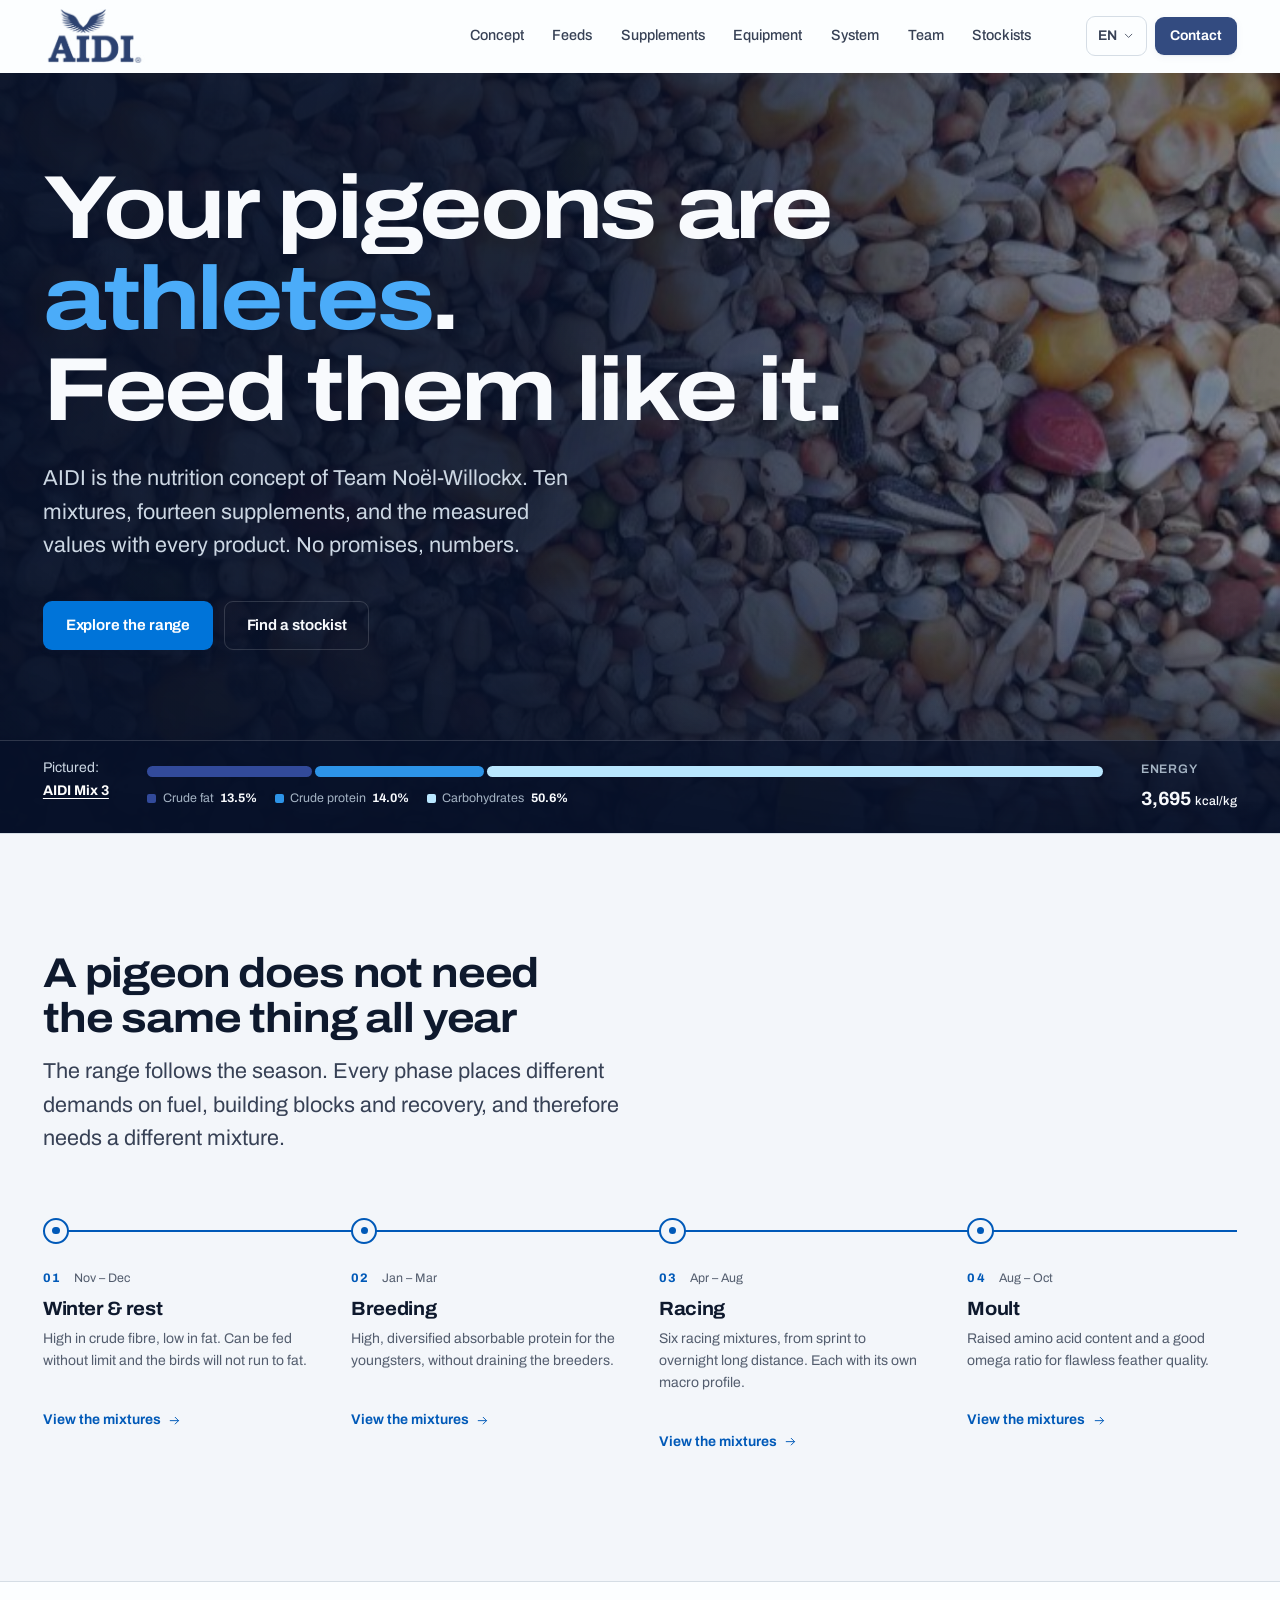
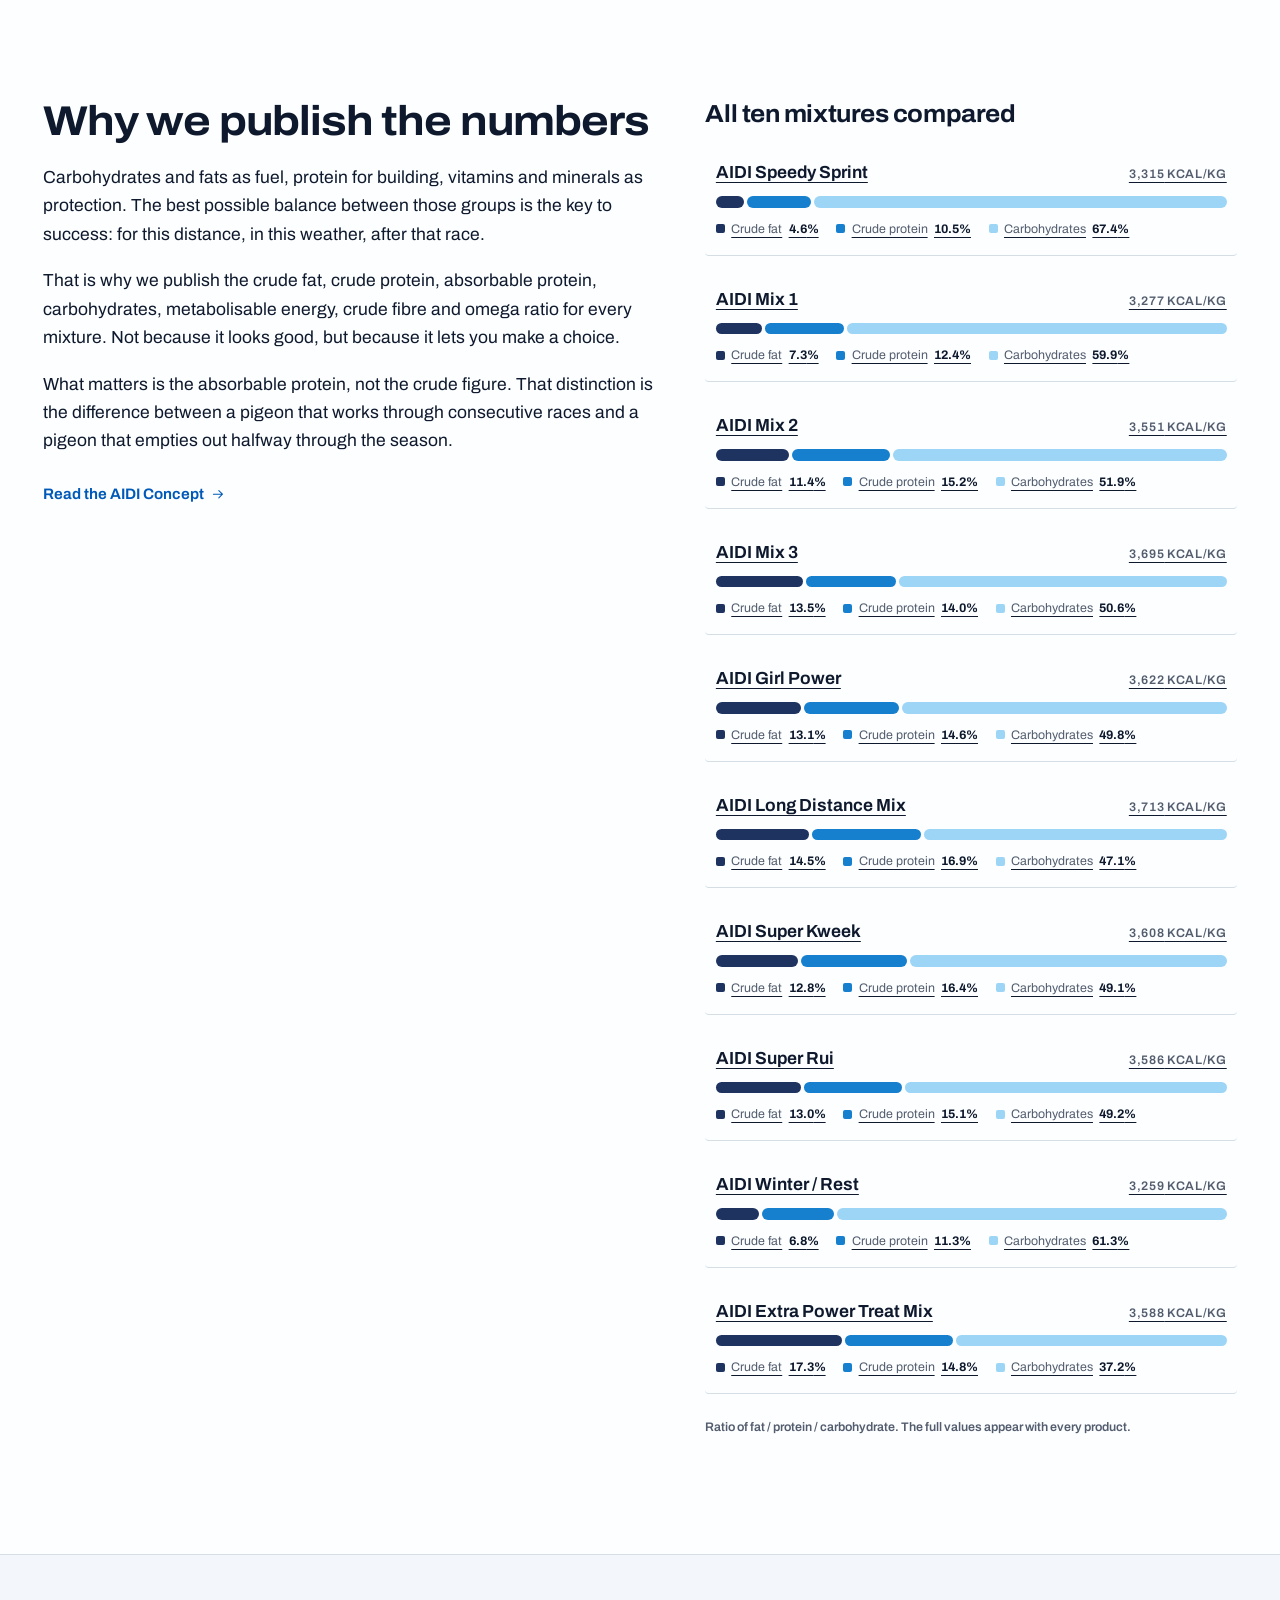
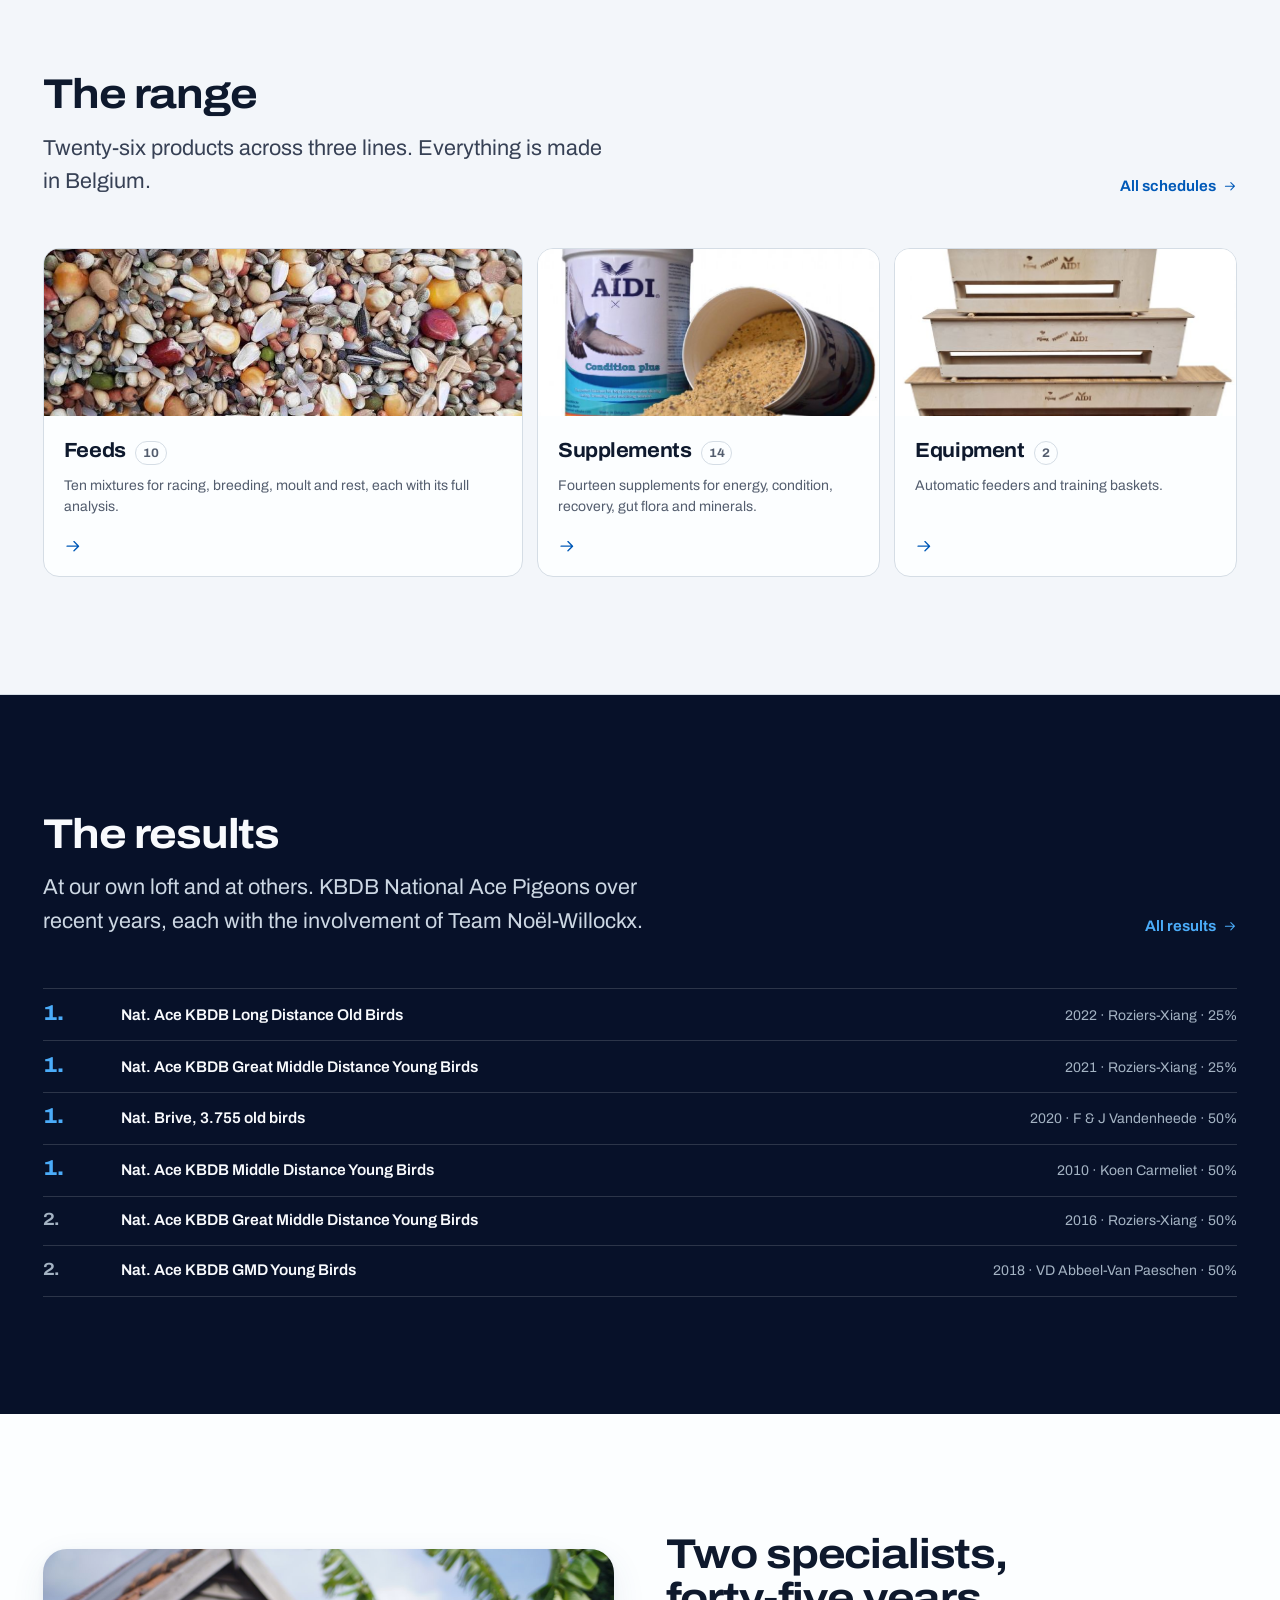
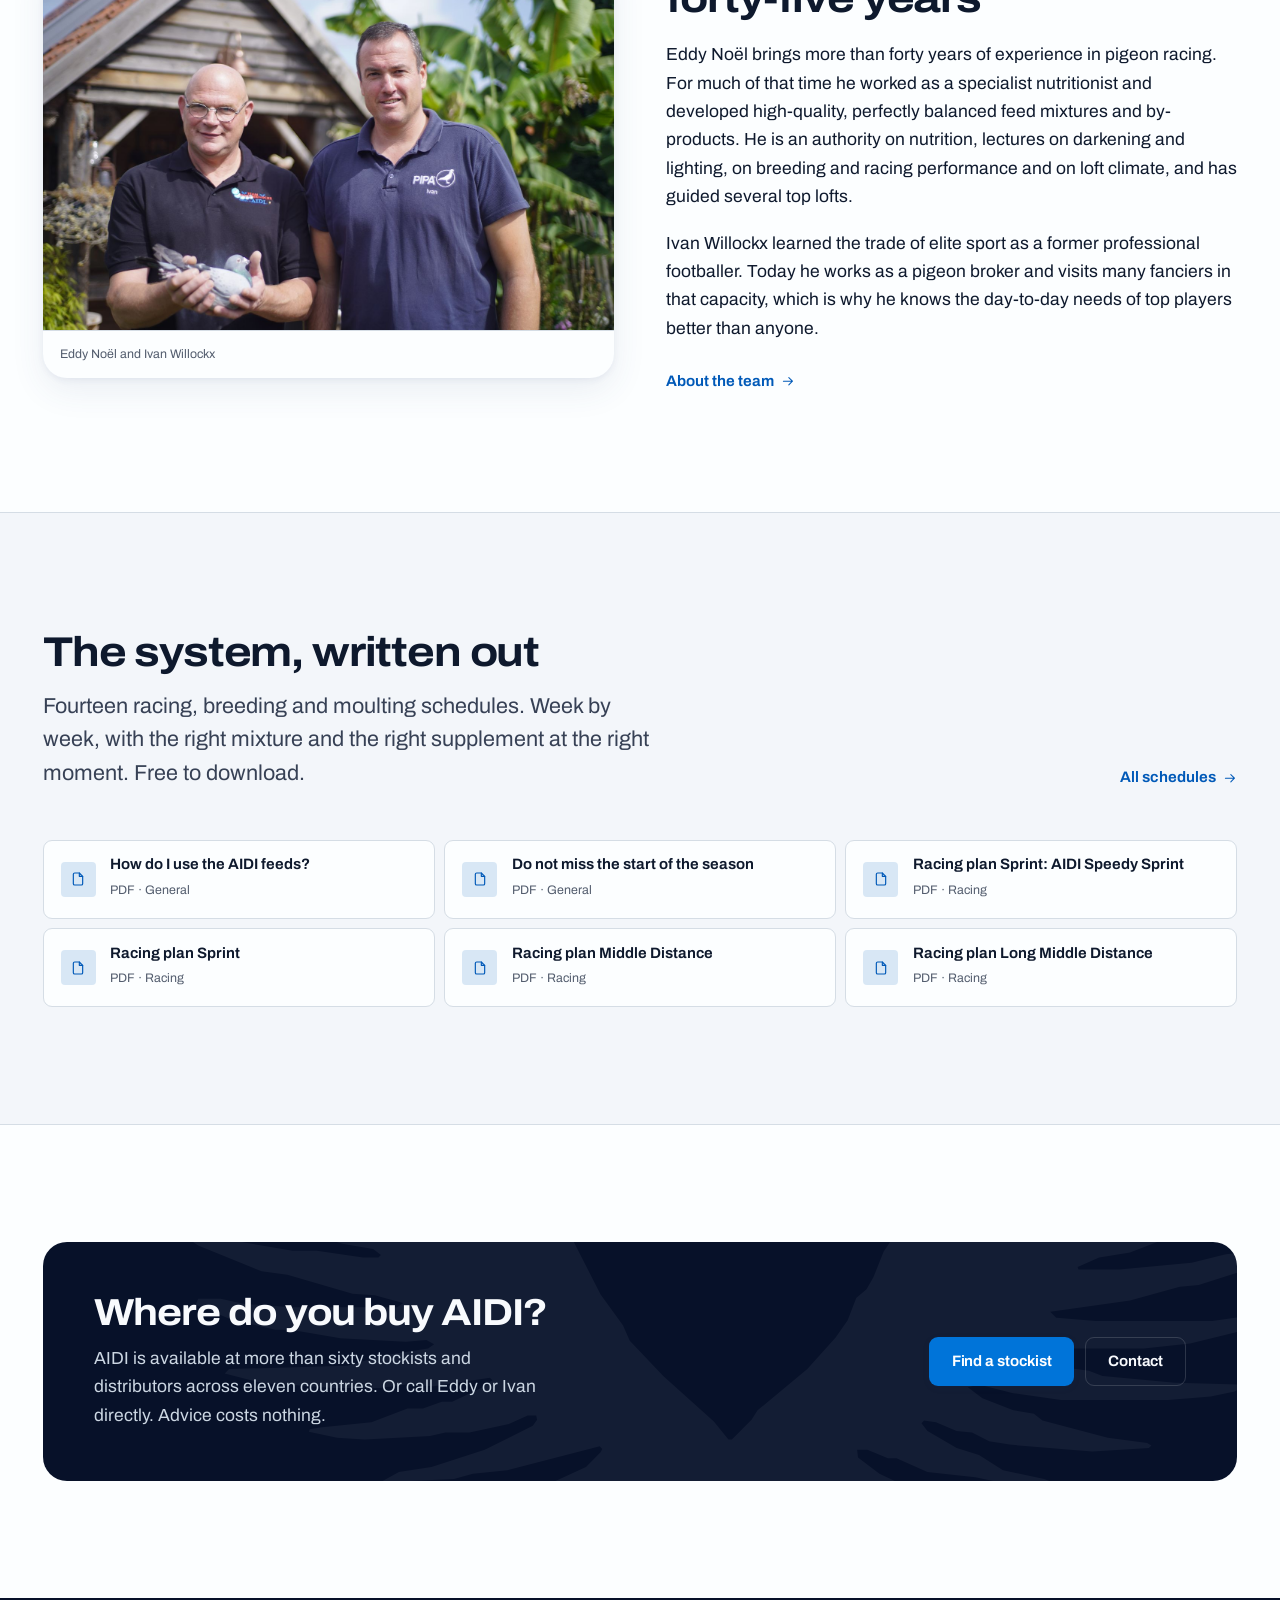
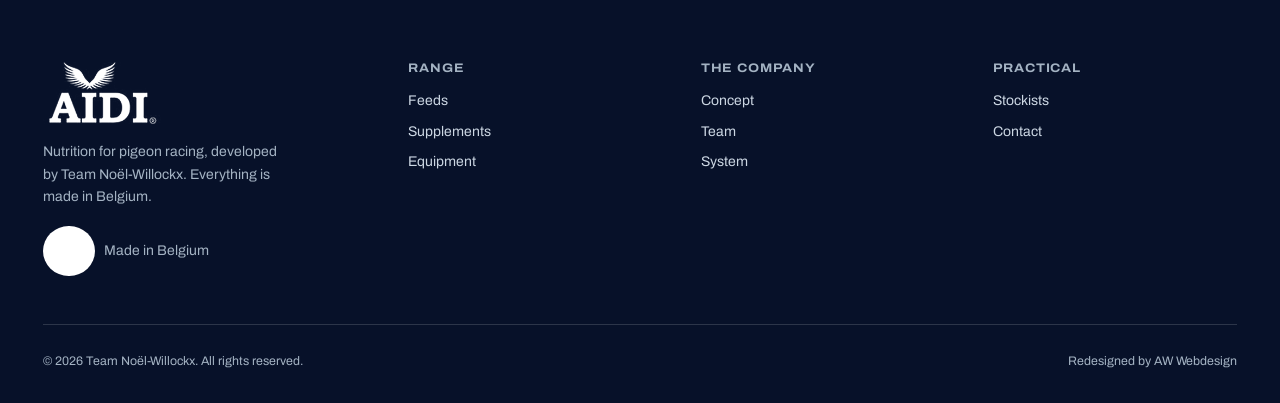
==== commit d58536ee: "git commit -m "Update project files and documentation"" ====
--- a/index.html
+++ b/index.html
@@ -11,7 +11,7 @@
 <link rel="preconnect" href="https://fonts.googleapis.com">
 <link rel="preconnect" href="https://fonts.gstatic.com" crossorigin>
 <link rel="stylesheet" href="https://fonts.googleapis.com/css2?family=Archivo:wdth,wght@62..125,100..900&display=swap">
-<link rel="stylesheet" href="style.css?v=d08a425c">
+<link rel="stylesheet" href="style.css?v=8d47c5ab">
 <script>document.documentElement.className = 'js';</script>
 </head>
 <body data-page="home">
@@ -76,70 +76,38 @@
   </div>
 
 <main id="main">
-  <section class="hero on-dark">
-    <svg class="mark hero__mark" xmlns="http://www.w3.org/2000/svg" viewBox="0 0 696 384" fill="currentColor" fill-rule="evenodd" aria-hidden="true"><path d="M25.5 21.0 L24.0 25.5 L29.0 39.5 L33.0 42.5 L44.0 61.5 L63.5 82.0 L82.5 97.0 L95.5 104.0 L102.5 112.0 L117.5 118.0 L135.0 129.5 L134.5 131.0 L130.5 131.0 L116.5 127.0 L103.5 123.0 L94.5 117.0 L75.5 112.0 L46.5 95.0 L35.5 86.0 L31.5 85.0 L30.0 87.5 L32.0 91.5 L48.5 109.0 L55.5 113.0 L68.5 126.0 L84.5 134.0 L96.5 143.0 L114.5 150.0 L139.0 163.5 L138.5 165.0 L133.5 165.0 L101.5 159.0 L87.5 155.0 L77.5 149.0 L54.5 144.0 L46.5 140.0 L44.0 140.5 L45.0 144.5 L56.5 149.0 L66.5 158.0 L104.5 176.0 L110.5 177.0 L120.5 183.0 L132.5 187.0 L150.5 190.0 L155.0 193.5 L153.5 195.0 L144.5 195.0 L117.5 191.0 L103.5 191.0 L56.5 183.0 L44.5 180.0 L40.5 177.0 L37.5 177.0 L36.0 179.5 L48.5 188.0 L85.5 203.0 L100.5 205.0 L138.5 216.0 L151.5 217.0 L168.0 221.5 L164.5 224.0 L102.5 224.0 L75.5 222.0 L61.5 219.0 L48.5 219.0 L47.0 222.5 L67.5 231.0 L93.5 237.0 L102.5 237.0 L131.5 242.0 L169.5 244.0 L181.5 243.0 L186.0 245.5 L182.5 248.0 L156.5 252.0 L135.5 258.0 L66.5 260.0 L64.0 262.5 L85.5 268.0 L127.5 271.0 L154.5 271.0 L169.5 269.0 L185.5 270.0 L218.5 265.0 L220.0 266.5 L213.5 271.0 L196.5 279.0 L190.5 279.0 L179.5 283.0 L170.5 283.0 L149.5 291.0 L119.5 294.0 L113.5 295.0 L113.0 296.5 L129.5 300.0 L145.5 301.0 L183.5 299.0 L192.5 297.0 L206.5 297.0 L229.5 292.0 L240.5 287.0 L245.5 287.0 L246.0 289.5 L243.5 293.0 L215.5 307.0 L184.5 317.0 L165.5 320.0 L154.5 326.0 L197.5 324.0 L208.5 321.0 L228.5 319.0 L282.5 305.0 L284.0 306.5 L283.0 308.5 L274.5 317.0 L248.5 329.0 L243.5 334.0 L225.5 337.0 L213.5 342.0 L199.5 345.0 L196.0 347.5 L196.5 350.0 L201.5 351.0 L217.5 350.0 L282.5 336.0 L301.5 327.0 L307.5 326.0 L307.0 332.5 L288.5 349.0 L258.5 365.0 L253.5 366.0 L254.5 369.0 L270.5 368.0 L293.5 362.0 L301.5 357.0 L318.5 352.0 L326.5 345.0 L340.5 338.0 L342.0 343.5 L336.0 356.5 L336.0 360.5 L321.0 375.5 L322.5 378.0 L344.5 370.0 L357.5 362.0 L377.5 373.0 L383.5 374.0 L388.5 378.0 L393.5 378.0 L394.0 376.5 L382.0 363.5 L380.0 357.5 L375.0 353.5 L373.0 345.5 L374.5 339.0 L380.5 340.0 L398.5 354.0 L409.5 356.0 L416.5 361.0 L438.5 368.0 L459.5 371.0 L460.5 369.0 L448.5 364.0 L439.5 356.0 L430.5 354.0 L422.5 345.0 L412.0 337.5 L409.0 329.5 L410.5 328.0 L413.5 328.0 L430.5 337.0 L468.5 345.0 L473.5 348.0 L488.5 352.0 L508.5 355.0 L516.5 354.0 L515.5 351.0 L509.5 348.0 L472.5 336.0 L462.5 329.0 L445.5 321.0 L433.0 311.5 L432.5 307.0 L438.5 307.0 L450.5 312.0 L455.5 312.0 L473.5 320.0 L501.5 323.0 L548.5 333.0 L567.5 333.0 L566.5 330.0 L551.5 328.0 L541.5 324.0 L517.5 319.0 L503.5 310.0 L490.5 306.0 L473.5 296.0 L470.0 291.5 L471.5 290.0 L478.5 291.0 L490.5 296.0 L499.5 297.0 L509.5 302.0 L521.5 304.0 L569.5 308.0 L602.5 306.0 L604.0 304.5 L601.5 303.0 L578.5 300.0 L540.5 290.0 L535.5 286.0 L523.5 284.0 L505.5 277.0 L497.0 270.5 L503.5 269.0 L523.5 274.0 L551.5 278.0 L613.5 278.0 L638.5 276.0 L652.5 273.0 L655.0 271.5 L654.5 269.0 L617.5 268.0 L575.5 264.0 L567.5 261.0 L553.5 259.0 L538.5 254.0 L531.0 249.5 L538.5 248.0 L599.5 248.0 L626.5 245.0 L663.5 236.0 L671.0 230.5 L670.5 229.0 L660.5 229.0 L639.5 232.0 L571.5 232.0 L548.5 230.0 L545.0 226.5 L591.5 220.0 L620.5 212.0 L631.5 211.0 L662.5 201.0 L674.5 192.0 L680.0 190.5 L679.5 189.0 L675.5 189.0 L672.5 191.0 L647.5 193.0 L627.5 198.0 L585.5 202.0 L561.5 202.0 L561.0 200.5 L573.5 195.0 L591.5 192.0 L617.5 182.0 L625.5 177.0 L643.5 172.0 L678.0 149.5 L677.5 148.0 L673.5 148.0 L662.5 155.0 L648.5 157.0 L600.5 171.0 L580.5 173.0 L578.0 170.5 L598.5 160.0 L615.5 155.0 L625.5 147.0 L645.5 139.0 L651.5 132.0 L663.5 125.0 L672.5 115.0 L677.5 112.0 L689.0 98.5 L690.5 94.0 L687.5 94.0 L682.5 100.0 L677.5 101.0 L662.5 112.0 L651.5 116.0 L645.5 121.0 L617.5 128.0 L591.5 139.0 L581.5 139.0 L581.0 137.5 L599.5 126.0 L607.5 124.0 L619.5 115.0 L629.5 111.0 L635.5 104.0 L646.5 99.0 L658.5 86.0 L664.5 83.0 L671.0 73.5 L683.0 62.5 L696.0 42.5 L695.5 32.0 L683.5 45.0 L671.5 53.0 L663.5 62.0 L646.5 71.0 L641.5 72.0 L632.5 79.0 L614.5 86.0 L602.5 88.0 L590.5 96.0 L586.5 96.0 L568.5 104.0 L556.5 106.0 L530.5 116.0 L517.5 124.0 L503.5 129.0 L479.5 148.0 L468.0 161.5 L448.0 191.5 L442.0 206.5 L438.0 213.5 L432.0 218.5 L427.0 231.5 L420.0 241.5 L403.5 260.0 L374.5 284.0 L371.0 289.5 L359.5 301.0 L357.5 301.0 L349.0 290.5 L319.5 264.0 L300.0 243.5 L296.0 234.5 L283.0 216.5 L258.0 167.5 L239.5 143.0 L234.5 141.0 L217.5 125.0 L190.5 113.0 L178.5 105.0 L162.5 99.0 L144.5 95.0 L125.5 85.0 L104.5 78.0 L63.5 56.0 L51.5 45.0 L42.5 40.0Z"/></svg>
-    <div class="wrap hero__grid">
-      <div>
-        <h1 class="hero__h1"><span class="hero__line"><span data-i18n="home.h1a">Uw duiven zijn </span><em data-i18n="home.h1b">atleten</em><span data-i18n="home.h1c">. Voeder ze ernaar.</span></span></h1>
-        <p data-i18n="home.lede" class="lede hero__lede" data-hero="1">AIDI is het voedingsconcept van Team Noël-Willockx. Tien mengelingen, veertien supplementen, en bij elk product de gemeten waarden. Geen beloftes, cijfers.</p>
-        <div class="btn-row" data-hero="2">
-          <a class="btn btn--signal" href="voeders.html" data-i18n="ui.exploreRange">Ontdek het gamma</a>
-          <a class="btn btn--outline" href="verkooppunten.html" data-i18n="ui.findDealer">Vind een verkooppunt</a>
-        </div>
-        <div class="facts" data-hero="3">
-          <div class="fact"><b class="fact__n" data-count="45" data-dec="0">45</b><span data-i18n="home.fact1" class="fact__t">jaar voedingsexpertise</span></div>
-          <div class="fact"><b class="fact__n" data-count="26" data-dec="0">26</b><span data-i18n="home.fact2" class="fact__t">producten in het gamma</span></div>
-          <div class="fact"><b class="fact__n" data-count="11" data-dec="0">11</b><span data-i18n="home.fact3" class="fact__t">landen met verkooppunten</span></div>
-          <div class="fact"><b class="fact__n" data-count="5166" data-dec="0"><span data-num="5166" data-dec="0">5166</span></b><span data-i18n="home.fact4" class="fact__t">duiven geklopt op 1. Nat. Argenton</span></div>
-        </div>
-      </div>
-
-      <div class="analyser" data-hero="2" aria-label="Analytische waarden">
-        <div class="analyser__head">
-          <span class="analyser__title"><span class="analyser__dot"></span><span data-i18n="home.analyserTitle" class="field-label">Analytische waarden</span></span>
-          <span data-i18n="home.analyserLive" class="field-label">Uit het gamma</span>
-        </div>
-        <figure class="analyser__figure">
-          <img src="assets/products/aidi-mix-3.jpg" alt="AIDI Mix 3" width="700" height="525" fetchpriority="high">
-          <img class="analyser__next" src="assets/products/aidi-mix-3.jpg" alt="" aria-hidden="true" width="700" height="525">
-          <figcaption class="analyser__name">
-            <div>
-              <p class="analyser__product">AIDI Mix 3</p>
-              <p class="analyser__phases">Vlucht</p>
-            </div>
-          </figcaption>
-        </figure>
-        <div class="analyser__body">
-          <span class="macro macro--lg">
-              <span class="macro__track">
+  <section class="hero hero--grain on-dark">
+    <div class="hero-grain__media" aria-hidden="true">
+      <img src="assets/products/aidi-mix-3.jpg" alt="" width="700" height="525" fetchpriority="high">
+    </div>
+    <div class="wrap hero-grain__inner">
+      <h1 class="hero__h1">
+        <span class="hero__line"><span data-i18n="home.h1a">Uw duiven zijn </span></span>
+        <span class="hero__line"><span><em data-i18n="home.h1b">atleten</em><span data-i18n="home.heroPunctuation">.</span></span></span>
+        <span class="hero__line"><span data-i18n="home.heroFinal">Voeder ze ernaar.</span></span>
+      </h1>
+      <p data-i18n="home.lede" class="lede hero__lede">AIDI is het voedingsconcept van Team Noël-Willockx. Tien mengelingen, veertien supplementen, en bij elk product de gemeten waarden. Geen beloftes, cijfers.</p>
+      <div class="btn-row">
+        <a class="btn btn--signal" href="voeders.html" data-i18n="ui.exploreRange">Ontdek het gamma</a>
+        <a class="btn btn--outline" href="verkooppunten.html" data-i18n="ui.findDealer">Vind een verkooppunt</a>
+      </div>
+    </div>
+    <div class="hero-grain__strip">
+      <div class="wrap hero-grain__striprow">
+        <p class="hero-grain__now"><span data-i18n="home.featuredLabel">In beeld:</span> <a href="voeders.html#aidi-mix-3"><b data-i18n="p.aidi-mix-3.name">AIDI Mix 3</b></a></p>
+        <div class="hero-grain__macro"><span class="macro">
+              <span class="macro__track" data-reveal>
                 <span class="macro__seg macro__seg--fat" style="width:17.31%"></span>
                 <span class="macro__seg macro__seg--pro" style="width:17.86%"></span>
                 <span class="macro__seg macro__seg--carb" style="width:64.83%"></span>
               </span>
               <span class="macro__key">
-                <span class="macro__item"><span class="macro__swatch" style="background:var(--m-fat)"></span><span data-i18n="spec.fat">Ruw vet</span> <span class="macro__val"><span data-num="13.52" data-dec="1">13,5</span>%</span></span>
-                <span class="macro__item"><span class="macro__swatch" style="background:var(--m-pro)"></span><span data-i18n="spec.protein">Ruw eiwit</span> <span class="macro__val"><span data-num="13.95" data-dec="1">13,9</span>%</span></span>
-                <span class="macro__item"><span class="macro__swatch" style="background:var(--m-carb)"></span><span data-i18n="spec.carbs">Koolhydraten</span> <span class="macro__val"><span data-num="50.63" data-dec="1">50,6</span>%</span></span>
-              </span>
-            </span>
-          <div class="analyser__figures">
-            <div><span class="field-label">Energie</span><b>3695</b><span class="field-label">kcal/kg</span></div>
-            <div><span class="field-label">Opneembaar eiwit</span><b>8,2%</b></div>
-            <div><span class="field-label">Omega-verhouding</span><b>3,9 : 1</b></div>
-          </div>
-        </div>
-        <div class="analyser__tabs" role="tablist" aria-label="Toon">
-          <button type="button" class="analyser__tab" role="tab" aria-selected="false" aria-label="AIDI Speedy Sprint"><span class="analyser__fill"></span></button>
-          <button type="button" class="analyser__tab" role="tab" aria-selected="false" aria-label="AIDI Mix 1"><span class="analyser__fill"></span></button>
-          <button type="button" class="analyser__tab" role="tab" aria-selected="false" aria-label="AIDI Mix 2"><span class="analyser__fill"></span></button>
-          <button type="button" class="analyser__tab" role="tab" aria-selected="true" aria-label="AIDI Mix 3"><span class="analyser__fill"></span></button>
-          <button type="button" class="analyser__tab" role="tab" aria-selected="false" aria-label="AIDI Girl Power"><span class="analyser__fill"></span></button>
-          <button type="button" class="analyser__tab" role="tab" aria-selected="false" aria-label="AIDI Long Distance Mix"><span class="analyser__fill"></span></button>
-          <button type="button" class="analyser__tab" role="tab" aria-selected="false" aria-label="AIDI Super Kweek"><span class="analyser__fill"></span></button>
-          <button type="button" class="analyser__tab" role="tab" aria-selected="false" aria-label="AIDI Super Rui"><span class="analyser__fill"></span></button>
-          <button type="button" class="analyser__tab" role="tab" aria-selected="false" aria-label="AIDI Winter / Rust"><span class="analyser__fill"></span></button>
-          <button type="button" class="analyser__tab" role="tab" aria-selected="false" aria-label="AIDI Extra Power Snoepmix"><span class="analyser__fill"></span></button>
-        </div>
+                <span class="macro__item"><span class="macro__swatch" style="background:var(--m-fat)"></span><span data-i18n="spec.fat">Ruw vet</span> <span class="macro__val"><span data-num="13.52" data-count="13.52" data-dec="1">13,5</span>%</span></span>
+                <span class="macro__item"><span class="macro__swatch" style="background:var(--m-pro)"></span><span data-i18n="spec.protein">Ruw eiwit</span> <span class="macro__val"><span data-num="13.95" data-count="13.95" data-dec="1">13,9</span>%</span></span>
+                <span class="macro__item"><span class="macro__swatch" style="background:var(--m-carb)"></span><span data-i18n="spec.carbs">Koolhydraten</span> <span class="macro__val"><span data-num="50.63" data-count="50.63" data-dec="1">50,6</span>%</span></span>
+              </span>
+            </span></div>
+        <div class="hero-grain__energy"><span data-i18n="spec.energy" class="field-label">Energie</span><strong><span data-num="3695" data-count="3695" data-dec="0">3695</span> <small><span data-i18n="spec.kcalUnit">kcal/kg</span></small></strong></div>
       </div>
     </div>
   </section>
@@ -152,31 +120,42 @@
           <p data-i18n="home.seasonLede" class="lede">Het gamma volgt het seizoen. Elke fase stelt andere eisen aan brandstof, bouwstoffen en herstel, en dus een andere mengeling.</p>
         </div>
       </div>
-      <div class="season" data-stagger>
-          <a class="season__step" href="voeders.html#winter">
-            <span class="season__i">01</span>
-            <h3 data-i18n="phase.winter">Winter &amp; rust</h3>
-            <p data-i18n="home.seasonWinterD">Veel ruwvezel, weinig vet. Ongelimiteerd te voederen zonder dat duiven aanvetten.</p>
-            <span class="arrow-link"><span data-i18n="home.seasonCta">Bekijk de mengelingen</span><svg viewBox="0 0 24 24" fill="none" stroke="currentColor" stroke-width="1.75" stroke-linecap="round" stroke-linejoin="round" aria-hidden="true"><path d="M4 12h15M13 6l6 6-6 6"/></svg></span>
-          </a>
-          <a class="season__step" href="voeders.html#kweek">
-            <span class="season__i">02</span>
-            <h3 data-i18n="phase.kweek">Kweek</h3>
-            <p data-i18n="home.seasonKweekD">Hoog gediversifieerd opneembaar eiwit voor de jongen, zonder de ouderdieren uit te putten.</p>
-            <span class="arrow-link"><span data-i18n="home.seasonCta">Bekijk de mengelingen</span><svg viewBox="0 0 24 24" fill="none" stroke="currentColor" stroke-width="1.75" stroke-linecap="round" stroke-linejoin="round" aria-hidden="true"><path d="M4 12h15M13 6l6 6-6 6"/></svg></span>
-          </a>
-          <a class="season__step" href="voeders.html#vlucht">
-            <span class="season__i">03</span>
-            <h3 data-i18n="phase.vlucht">Vlucht</h3>
-            <p data-i18n="home.seasonVluchtD">Vijf vliegmengelingen, van snelheidsvlucht tot overnachtfond. Elk met een eigen macroprofiel.</p>
-            <span class="arrow-link"><span data-i18n="home.seasonCta">Bekijk de mengelingen</span><svg viewBox="0 0 24 24" fill="none" stroke="currentColor" stroke-width="1.75" stroke-linecap="round" stroke-linejoin="round" aria-hidden="true"><path d="M4 12h15M13 6l6 6-6 6"/></svg></span>
-          </a>
-          <a class="season__step" href="voeders.html#rui">
-            <span class="season__i">04</span>
-            <h3 data-i18n="phase.rui">Rui</h3>
-            <p data-i18n="home.seasonRuiD">Verhoogd aandeel aminozuren en een goede omega-verhouding voor een vlekkeloze pluimkwaliteit.</p>
-            <span class="arrow-link"><span data-i18n="home.seasonCta">Bekijk de mengelingen</span><svg viewBox="0 0 24 24" fill="none" stroke="currentColor" stroke-width="1.75" stroke-linecap="round" stroke-linejoin="round" aria-hidden="true"><path d="M4 12h15M13 6l6 6-6 6"/></svg></span>
-          </a>
+      <div class="season-timeline" data-season-timeline>
+        <div class="season-timeline__rail" aria-hidden="true"><span></span></div>
+        <div class="season-timeline__row">
+        <article class="season-timeline__step">
+          <span class="season-timeline__node" aria-hidden="true"><i></i></span>
+          <span class="season-timeline__n">01</span>
+          <span data-i18n="home.seasonWinterWhen" class="season-timeline__when">nov – dec</span>
+          <h3 data-i18n="phase.winter">Winter &amp; rust</h3>
+          <p data-i18n="home.seasonWinterD">Veel ruwvezel, weinig vet. Ongelimiteerd te voederen zonder dat duiven aanvetten.</p>
+          <a class="arrow-link" href="voeders.html#winter"><span data-i18n="home.seasonCta">Bekijk de mengelingen</span><svg viewBox="0 0 24 24" fill="none" stroke="currentColor" stroke-width="1.75" stroke-linecap="round" stroke-linejoin="round" aria-hidden="true"><path d="M4 12h15M13 6l6 6-6 6"/></svg></a>
+        </article>
+        <article class="season-timeline__step">
+          <span class="season-timeline__node" aria-hidden="true"><i></i></span>
+          <span class="season-timeline__n">02</span>
+          <span data-i18n="home.seasonKweekWhen" class="season-timeline__when">jan – mrt</span>
+          <h3 data-i18n="phase.kweek">Kweek</h3>
+          <p data-i18n="home.seasonKweekD">Hoog gediversifieerd opneembaar eiwit voor de jongen, zonder de ouderdieren uit te putten.</p>
+          <a class="arrow-link" href="voeders.html#kweek"><span data-i18n="home.seasonCta">Bekijk de mengelingen</span><svg viewBox="0 0 24 24" fill="none" stroke="currentColor" stroke-width="1.75" stroke-linecap="round" stroke-linejoin="round" aria-hidden="true"><path d="M4 12h15M13 6l6 6-6 6"/></svg></a>
+        </article>
+        <article class="season-timeline__step">
+          <span class="season-timeline__node" aria-hidden="true"><i></i></span>
+          <span class="season-timeline__n">03</span>
+          <span data-i18n="home.seasonVluchtWhen" class="season-timeline__when">apr – aug</span>
+          <h3 data-i18n="phase.vlucht">Vlucht</h3>
+          <p data-i18n="home.seasonVluchtD">Zes vliegmengelingen, van snelheidsvlucht tot overnachtfond. Elk met een eigen macroprofiel.</p>
+          <a class="arrow-link" href="voeders.html#vlucht"><span data-i18n="home.seasonCta">Bekijk de mengelingen</span><svg viewBox="0 0 24 24" fill="none" stroke="currentColor" stroke-width="1.75" stroke-linecap="round" stroke-linejoin="round" aria-hidden="true"><path d="M4 12h15M13 6l6 6-6 6"/></svg></a>
+        </article>
+        <article class="season-timeline__step">
+          <span class="season-timeline__node" aria-hidden="true"><i></i></span>
+          <span class="season-timeline__n">04</span>
+          <span data-i18n="home.seasonRuiWhen" class="season-timeline__when">aug – okt</span>
+          <h3 data-i18n="phase.rui">Rui</h3>
+          <p data-i18n="home.seasonRuiD">Verhoogd aandeel aminozuren en een goede omega-verhouding voor een vlekkeloze pluimkwaliteit.</p>
+          <a class="arrow-link" href="voeders.html#rui"><span data-i18n="home.seasonCta">Bekijk de mengelingen</span><svg viewBox="0 0 24 24" fill="none" stroke="currentColor" stroke-width="1.75" stroke-linecap="round" stroke-linejoin="round" aria-hidden="true"><path d="M4 12h15M13 6l6 6-6 6"/></svg></a>
+        </article>
+        </div>
       </div>
     </div>
   </section>
@@ -194,8 +173,8 @@
       </div>
       <div>
         <h3 data-i18n="home.conceptCompare">Alle tien mengelingen vergeleken</h3>
-        <div class="mix-overview" data-stagger>
-          <a class="mix-overview__item" href="voeders.html#aidi-speedy-sprint" data-rise>
+        <div class="mix-overview" data-profile-group>
+          <a class="mix-overview__item" href="voeders.html#aidi-speedy-sprint">
             <div style="display:flex;justify-content:space-between;align-items:baseline;gap:1rem;margin-bottom:0.55rem">
               <b style="font-weight:650" data-i18n="p.aidi-speedy-sprint.name">AIDI Speedy Sprint</b>
               <span class="field-label"><span data-num="3315" data-dec="0">3315</span> kcal/kg</span>
@@ -213,7 +192,7 @@
               </span>
             </span>
           </a>
-          <a class="mix-overview__item" href="voeders.html#aidi-mix-1" data-rise>
+          <a class="mix-overview__item" href="voeders.html#aidi-mix-1">
             <div style="display:flex;justify-content:space-between;align-items:baseline;gap:1rem;margin-bottom:0.55rem">
               <b style="font-weight:650" data-i18n="p.aidi-mix-1.name">AIDI Mix 1</b>
               <span class="field-label"><span data-num="3277" data-dec="0">3277</span> kcal/kg</span>
@@ -231,7 +210,7 @@
               </span>
             </span>
           </a>
-          <a class="mix-overview__item" href="voeders.html#aidi-mix-2" data-rise>
+          <a class="mix-overview__item" href="voeders.html#aidi-mix-2">
             <div style="display:flex;justify-content:space-between;align-items:baseline;gap:1rem;margin-bottom:0.55rem">
               <b style="font-weight:650" data-i18n="p.aidi-mix-2.name">AIDI Mix 2</b>
               <span class="field-label"><span data-num="3551" data-dec="0">3551</span> kcal/kg</span>
@@ -249,7 +228,7 @@
               </span>
             </span>
           </a>
-          <a class="mix-overview__item" href="voeders.html#aidi-mix-3" data-rise>
+          <a class="mix-overview__item" href="voeders.html#aidi-mix-3">
             <div style="display:flex;justify-content:space-between;align-items:baseline;gap:1rem;margin-bottom:0.55rem">
               <b style="font-weight:650" data-i18n="p.aidi-mix-3.name">AIDI Mix 3</b>
               <span class="field-label"><span data-num="3695" data-dec="0">3695</span> kcal/kg</span>
@@ -267,7 +246,7 @@
               </span>
             </span>
           </a>
-          <a class="mix-overview__item" href="voeders.html#aidi-girl-power" data-rise>
+          <a class="mix-overview__item" href="voeders.html#aidi-girl-power">
             <div style="display:flex;justify-content:space-between;align-items:baseline;gap:1rem;margin-bottom:0.55rem">
               <b style="font-weight:650" data-i18n="p.aidi-girl-power.name">AIDI Girl Power</b>
               <span class="field-label"><span data-num="3622" data-dec="0">3622</span> kcal/kg</span>
@@ -285,7 +264,7 @@
               </span>
             </span>
           </a>
-          <a class="mix-overview__item" href="voeders.html#aidi-long-distance-mix" data-rise>
+          <a class="mix-overview__item" href="voeders.html#aidi-long-distance-mix">
             <div style="display:flex;justify-content:space-between;align-items:baseline;gap:1rem;margin-bottom:0.55rem">
               <b style="font-weight:650" data-i18n="p.aidi-long-distance-mix.name">AIDI Long Distance Mix</b>
               <span class="field-label"><span data-num="3713" data-dec="0">3713</span> kcal/kg</span>
@@ -303,7 +282,7 @@
               </span>
             </span>
           </a>
-          <a class="mix-overview__item" href="voeders.html#aidi-super-kweek" data-rise>
+          <a class="mix-overview__item" href="voeders.html#aidi-super-kweek">
             <div style="display:flex;justify-content:space-between;align-items:baseline;gap:1rem;margin-bottom:0.55rem">
               <b style="font-weight:650" data-i18n="p.aidi-super-kweek.name">AIDI Super Kweek</b>
               <span class="field-label"><span data-num="3608" data-dec="0">3608</span> kcal/kg</span>
@@ -321,7 +300,7 @@
               </span>
             </span>
           </a>
-          <a class="mix-overview__item" href="voeders.html#aidi-super-rui" data-rise>
+          <a class="mix-overview__item" href="voeders.html#aidi-super-rui">
             <div style="display:flex;justify-content:space-between;align-items:baseline;gap:1rem;margin-bottom:0.55rem">
               <b style="font-weight:650" data-i18n="p.aidi-super-rui.name">AIDI Super Rui</b>
               <span class="field-label"><span data-num="3586" data-dec="0">3586</span> kcal/kg</span>
@@ -339,7 +318,7 @@
               </span>
             </span>
           </a>
-          <a class="mix-overview__item" href="voeders.html#aidi-winter-rust" data-rise>
+          <a class="mix-overview__item" href="voeders.html#aidi-winter-rust">
             <div style="display:flex;justify-content:space-between;align-items:baseline;gap:1rem;margin-bottom:0.55rem">
               <b style="font-weight:650" data-i18n="p.aidi-winter-rust.name">AIDI Winter / Rust</b>
               <span class="field-label"><span data-num="3259" data-dec="0">3259</span> kcal/kg</span>
@@ -357,7 +336,7 @@
               </span>
             </span>
           </a>
-          <a class="mix-overview__item" href="voeders.html#aidi-extra-power-snoepmix" data-rise>
+          <a class="mix-overview__item" href="voeders.html#aidi-extra-power-snoepmix">
             <div style="display:flex;justify-content:space-between;align-items:baseline;gap:1rem;margin-bottom:0.55rem">
               <b style="font-weight:650" data-i18n="p.aidi-extra-power-snoepmix.name">AIDI Extra Power Snoepmix</b>
               <span class="field-label"><span data-num="3588" data-dec="0">3588</span> kcal/kg</span>
@@ -608,7 +587,7 @@
   </footer>
 
 <script src="data.js?v=b1173059"></script>
-<script src="i18n.js?v=3e4fc696"></script>
-<script src="script.js?v=f91259c1"></script>
+<script src="i18n.js?v=73adac3b"></script>
+<script src="script.js?v=80767abf"></script>
 </body>
 </html>
--- a/style.css
+++ b/style.css
@@ -686,7 +686,7 @@
   border-radius: 99px;
 }
 
-.macro__seg { height: 100%; min-width: 4px; flex-shrink: 1; border-radius: 99px; }
+.macro__seg { height: 100%; min-width: 4px; flex-shrink: 1; border-radius: 99px; transform-origin: left center; }
 .macro__seg--fat  { background: var(--m-fat); }
 .macro__seg--pro  { background: var(--m-pro); }
 .macro__seg--carb { background: var(--m-carb); }
@@ -784,8 +784,8 @@
 [data-filters='feed-list'] .filters__count { margin-inline-start: 0; align-self: center; margin-right: auto; }
 .no-js .filters, .no-js .js-only { display: none; }
 .mix-overview { display: grid; gap: 1.3rem; margin-top: 1.35rem; }
-.mix-overview__item { display: block; color: var(--ink); padding-block: 0.35rem 1rem; border-bottom: 1px solid var(--line); }
-.mix-overview__item:hover { color: var(--signal-ink); }
+.mix-overview__item { display: block; color: var(--ink); padding: 0.55rem 0.65rem 1rem; border-bottom: 1px solid var(--line); border-radius: var(--r-sm); transition: background-color var(--t-fast) var(--ease); }
+.mix-overview__item:hover, .mix-overview__item:focus-visible { color: var(--signal-ink); background: var(--surface); }
 .mix-overview__item > div { flex-wrap: wrap; }
 
 /* ------------------------------------------------------- 13. product rows -- */
@@ -1474,7 +1474,7 @@
 .hero.anim-in .hero__h1 .hero__line > * {
   transform: none;
   opacity: 1;
-  transition: transform 950ms cubic-bezier(0.16, 1, 0.3, 1), opacity 620ms var(--ease);
+  transition: transform 900ms cubic-bezier(0.16, 1, 0.3, 1);
 }
 
 .js .hero.is-armed [data-hero] { opacity: 0; transform: translateY(var(--travel-y, 14px)); }
@@ -1599,3 +1599,68 @@
   /* The macro bar wipe is a size change, so it simply appears drawn. */
   :root:not([data-motion='on']) .macro__track.clip { clip-path: inset(0 0 0 0 round 99px) !important; }
 }
+
+/* Selected demo: Hero A, full-width grain photograph and analytical strip. */
+.hero.hero--grain {
+  isolation: isolate;
+  padding: 0;
+  min-height: min(86vh, 760px);
+  display: flex;
+  flex-direction: column;
+  justify-content: center;
+}
+.hero-grain__media { position: absolute; inset: 0; z-index: -2; overflow: hidden; }
+.hero-grain__media img { width: 100%; height: 100%; object-fit: cover; }
+.hero--grain::before {
+  content: ''; position: absolute; inset: 0; z-index: -1;
+  background:
+    linear-gradient(100deg, oklch(0.185 0.05 264 / 0.96) 0%, oklch(0.185 0.05 264 / 0.9) 42%, oklch(0.185 0.05 264 / 0.58) 78%, oklch(0.185 0.05 264 / 0.42) 100%),
+    linear-gradient(to top, oklch(0.185 0.05 264 / 0.85), transparent 38%);
+}
+.hero-grain__inner { flex: 1; padding-block: clamp(3.5rem, 7vw, 6rem); }
+.hero--grain h1 { font-size: clamp(2.4rem, 1.2rem + 6vw, 5.6rem); line-height: 1.02; letter-spacing: -0.037em; max-width: 18ch; overflow-wrap: break-word; }
+.hero--grain .hero__line > span { padding-bottom: 0.08em; }
+.hero--grain.anim-in .hero__line:nth-child(2) > span { transition-delay: 90ms; }
+.hero--grain.anim-in .hero__line:nth-child(3) > span { transition-delay: 180ms; }
+.hero--grain.anim-in .hero-grain__media img { animation: grain-arrive 2600ms cubic-bezier(0.16, 1, 0.3, 1) both; }
+@keyframes grain-arrive { from { transform: scale(1.12); } to { transform: scale(1); } }
+.hero-grain__strip { border-top: 1px solid oklch(1 0 0 / 0.16); background: oklch(0.185 0.05 264 / 0.7); }
+.hero-grain__striprow { display: flex; align-items: center; gap: clamp(1rem, 3vw, 2.5rem); padding-block: 1rem; }
+.hero-grain__now { font-size: var(--small); color: var(--fg-2); }
+.hero-grain__now a { display: block; color: #fff; }
+.hero-grain__macro { flex: 1; min-width: 0; }
+.hero-grain__energy { display: grid; gap: 0.25rem; }
+.hero-grain__energy strong { white-space: nowrap; font-size: 1.2rem; }
+.hero-grain__energy small { font-size: var(--micro); font-weight: 500; }
+@media (max-width: 760px) {
+  .hero-grain__striprow { flex-wrap: wrap; }
+  .hero-grain__now { flex: 1; }
+  .hero-grain__macro { flex-basis: 100%; order: 3; }
+  .hero-grain__macro .macro__key { gap: 0.5rem 1rem; }
+}
+
+/* Selected demo: Season 1. A horizontal year becomes a vertical timeline on mobile. */
+.season-timeline { position: relative; }
+.season-timeline__rail { position: absolute; left: 0; right: 0; top: 1.55rem; height: 2px; background: var(--line); }
+.season-timeline__rail span { display: block; width: 100%; height: 100%; background: var(--signal-ink); transform-origin: left top; }
+.season-timeline__row { display: grid; gap: clamp(1.5rem, 3vw, 2.5rem); grid-template-columns: repeat(4, minmax(0, 1fr)); }
+.season-timeline__step { position: relative; padding-top: 3.6rem; min-width: 0; }
+.season-timeline__node { position: absolute; top: 0.75rem; left: 0; display: grid; place-items: center; width: 1.65rem; height: 1.65rem; border-radius: 50%; background: var(--surface); border: 2px solid var(--signal-ink); }
+.season-timeline__node i { width: 0.45rem; height: 0.45rem; border-radius: 50%; background: var(--signal-ink); }
+.season-timeline__n { font-size: var(--micro); font-weight: 750; letter-spacing: 0.1em; color: var(--signal-ink); font-variant-numeric: tabular-nums; }
+.season-timeline__when { margin-left: 0.55rem; font-size: var(--micro); color: var(--ink-3); }
+.season-timeline__step h3 { margin-top: 0.35rem; font-size: 1.2rem; }
+.season-timeline__step p { margin-top: 0.5rem; font-size: var(--small); line-height: 1.55; color: var(--ink-3); }
+.season-timeline__step .arrow-link { margin-top: 0.75rem; min-height: 44px; font-size: var(--small); }
+@media (max-width: 819px) {
+  .season-timeline__row { grid-template-columns: minmax(0, 1fr); gap: 2rem; }
+  .season-timeline__rail { top: 0.8rem; bottom: 0.8rem; left: 0.8rem; right: auto; width: 2px; height: auto; }
+  .season-timeline__step { padding-top: 0; padding-left: 2.8rem; }
+  .season-timeline__node { top: 0; }
+}
+@media (prefers-reduced-motion: reduce) {
+  .hero--grain.anim-in .hero-grain__media img { animation: none; }
+}
+@media print {
+  .hero--grain.anim-in .hero-grain__media img { animation: none; }
+}
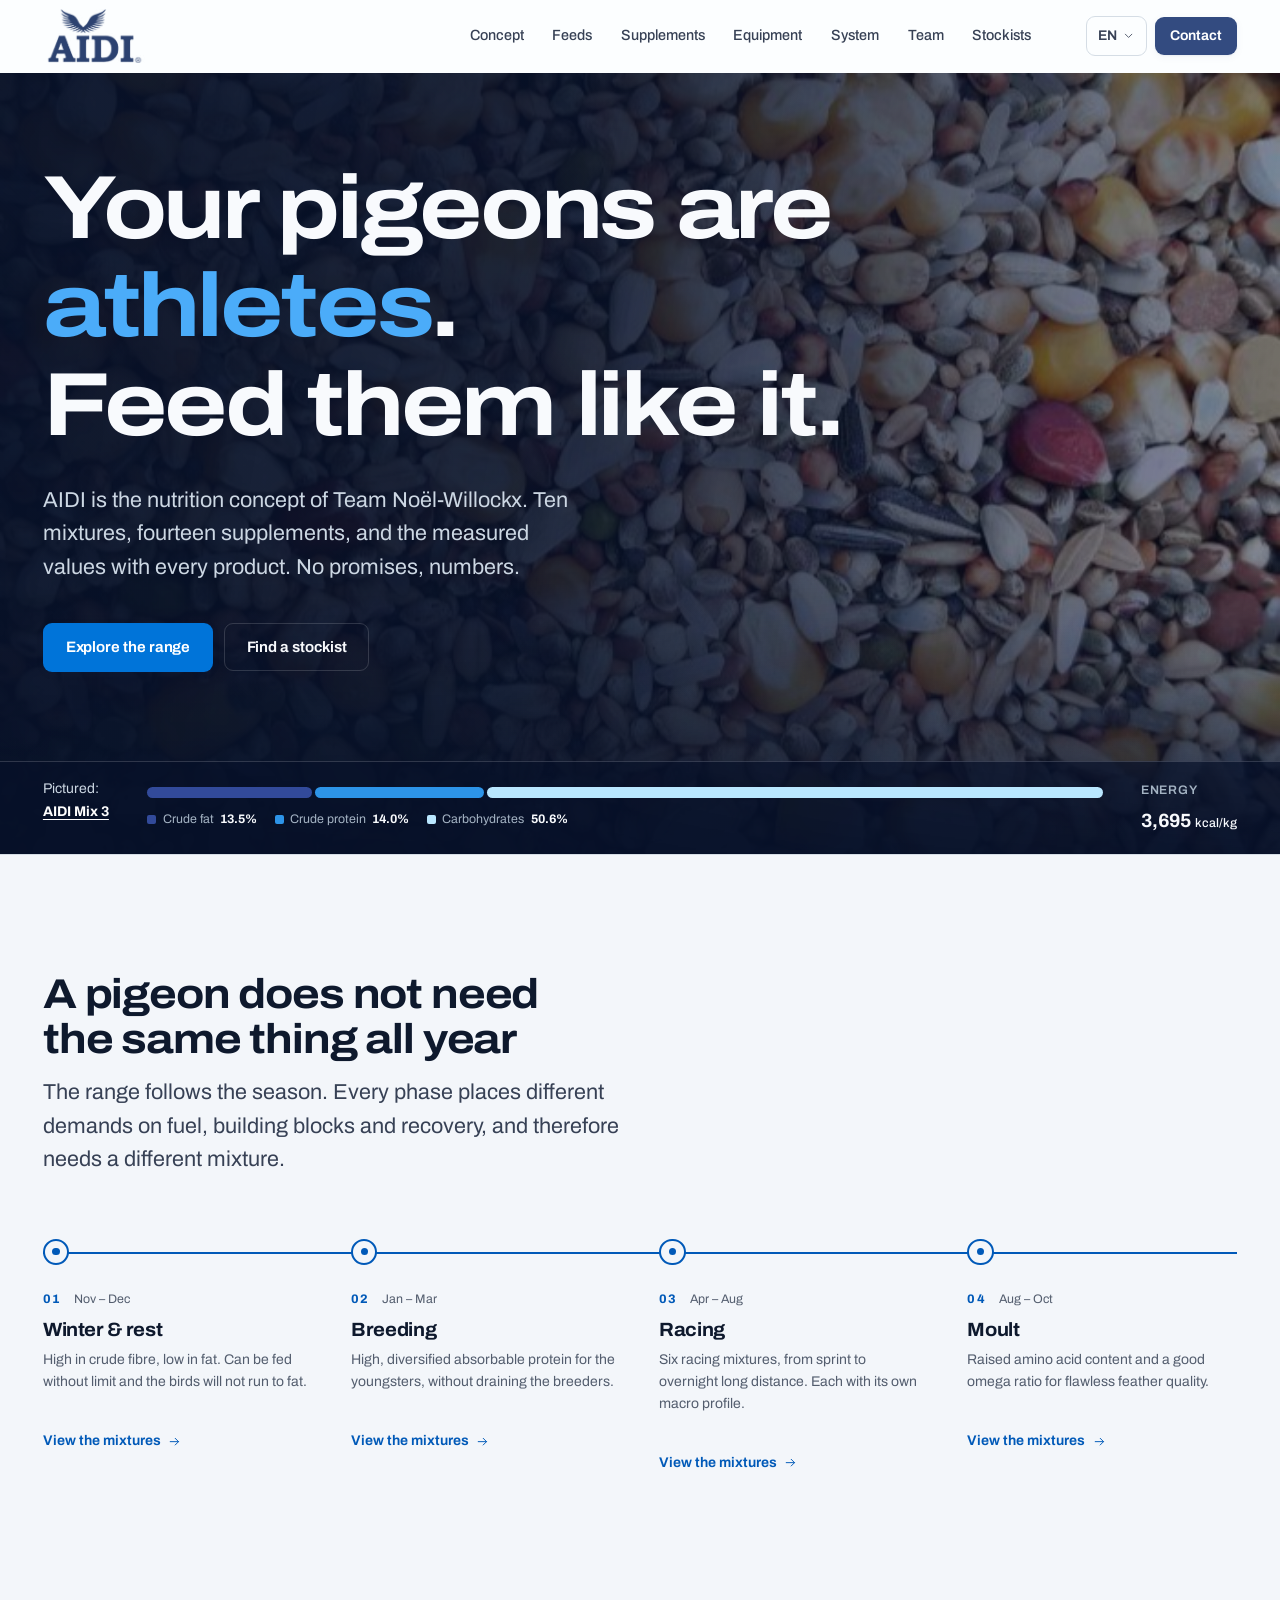
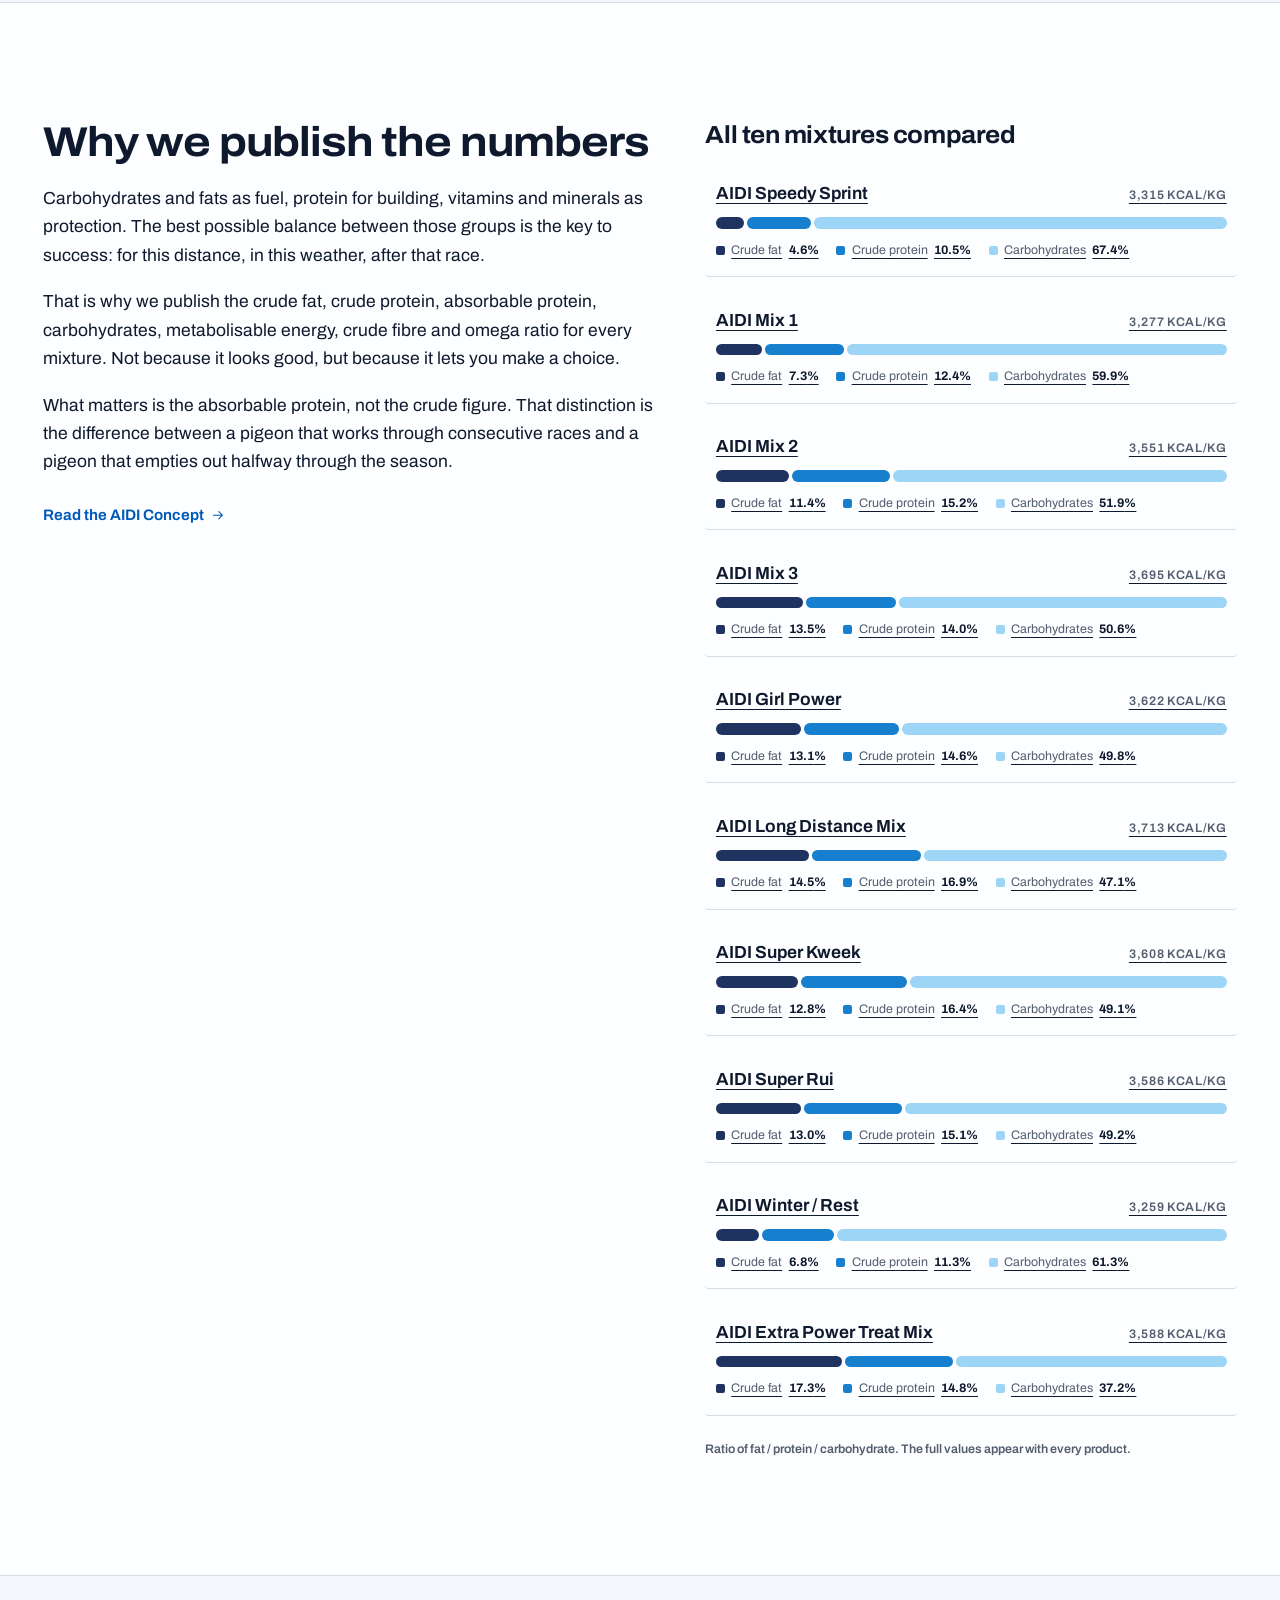
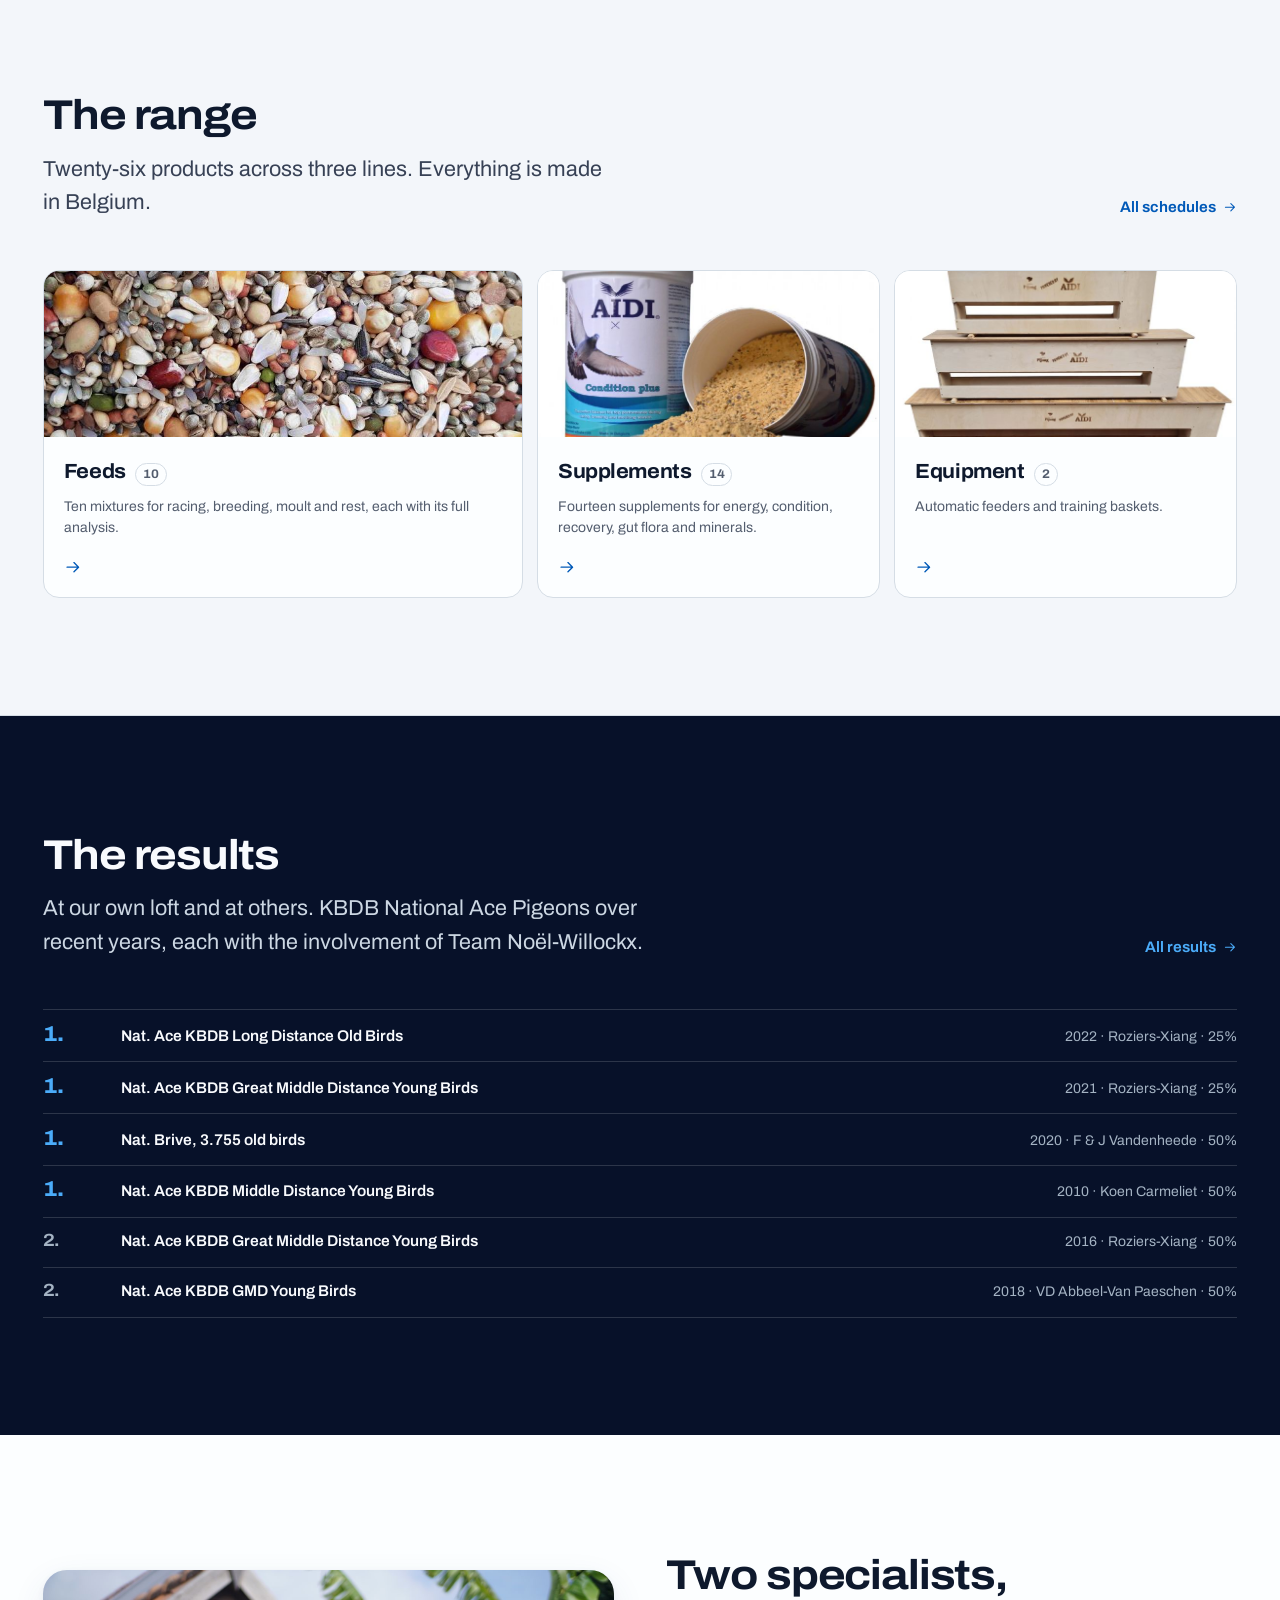
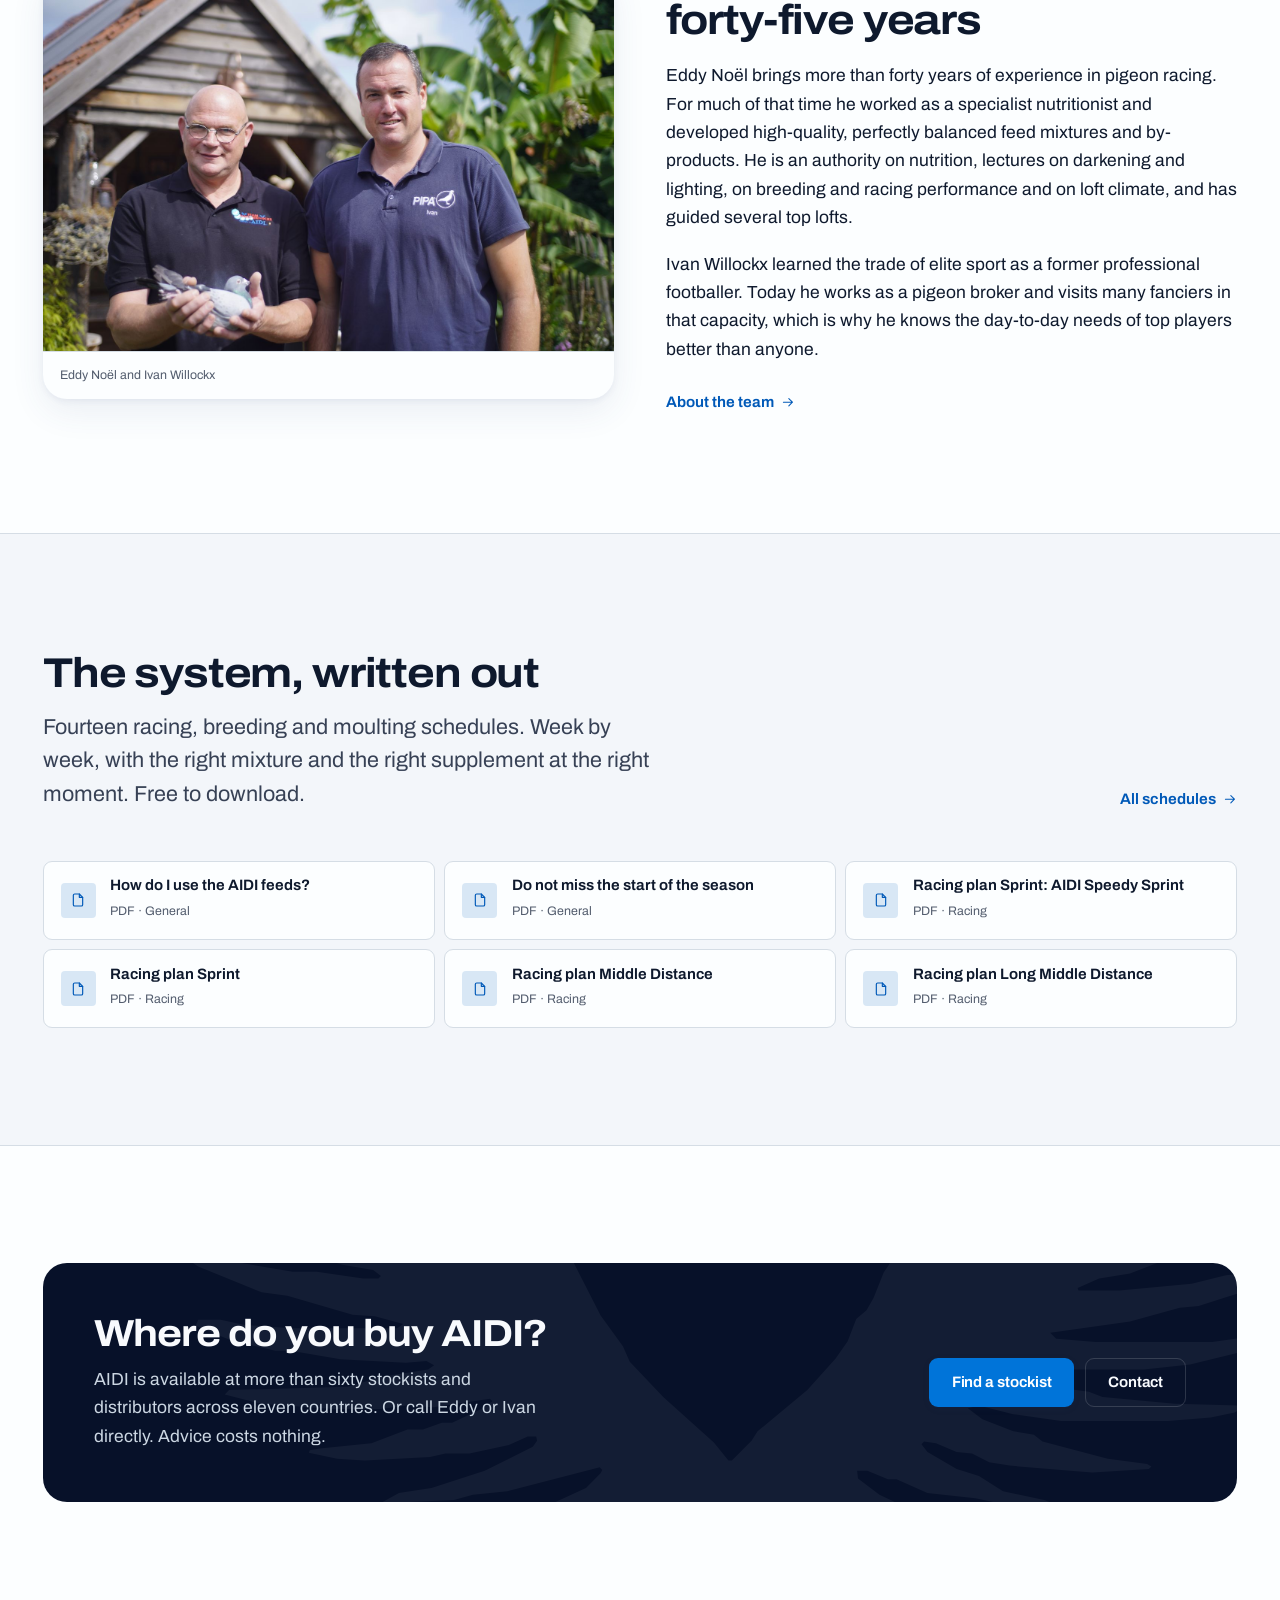
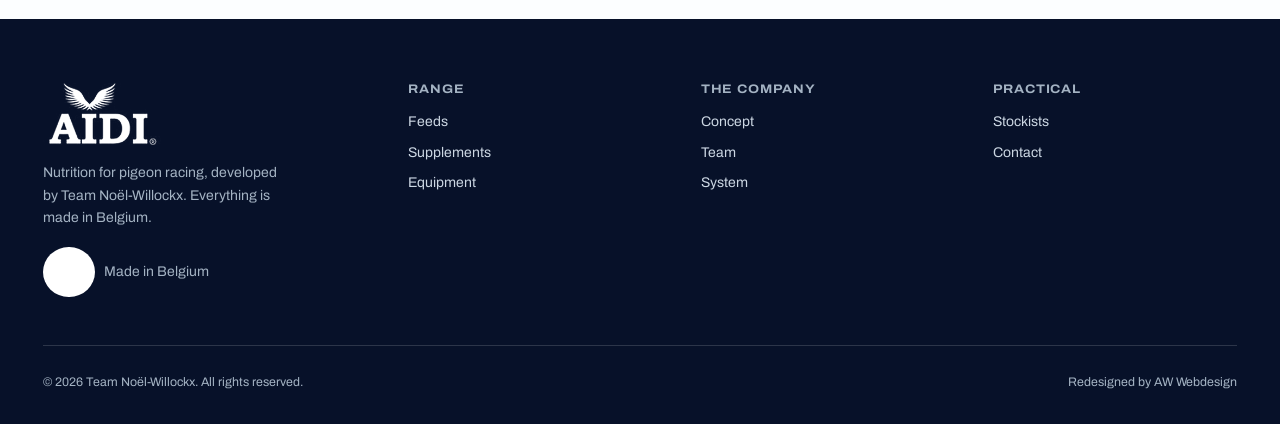
==== commit 13eefa74: "git commit -m "Update project files and documentation"" ====
--- a/index.html
+++ b/index.html
@@ -11,7 +11,7 @@
 <link rel="preconnect" href="https://fonts.googleapis.com">
 <link rel="preconnect" href="https://fonts.gstatic.com" crossorigin>
 <link rel="stylesheet" href="https://fonts.googleapis.com/css2?family=Archivo:wdth,wght@62..125,100..900&display=swap">
-<link rel="stylesheet" href="style.css?v=8d47c5ab">
+<link rel="stylesheet" href="style.css?v=82ef0e4e">
 <script>document.documentElement.className = 'js';</script>
 </head>
 <body data-page="home">
@@ -588,6 +588,6 @@
 
 <script src="data.js?v=b1173059"></script>
 <script src="i18n.js?v=73adac3b"></script>
-<script src="script.js?v=80767abf"></script>
+<script src="script.js?v=1d67e65d"></script>
 </body>
 </html>
--- a/style.css
+++ b/style.css
@@ -1466,8 +1466,8 @@
    any second set of selectors fighting these on specificity. */
 
 .hero__h1 .hero__line { display: block; overflow: hidden; }
+.hero__h1 .hero__line > * { display: block; }
 .js .hero.is-armed .hero__h1 .hero__line > * {
-  display: inline-block;
   transform: translateY(var(--travel-line, 105%));
   opacity: var(--held-opacity, 1);
 }
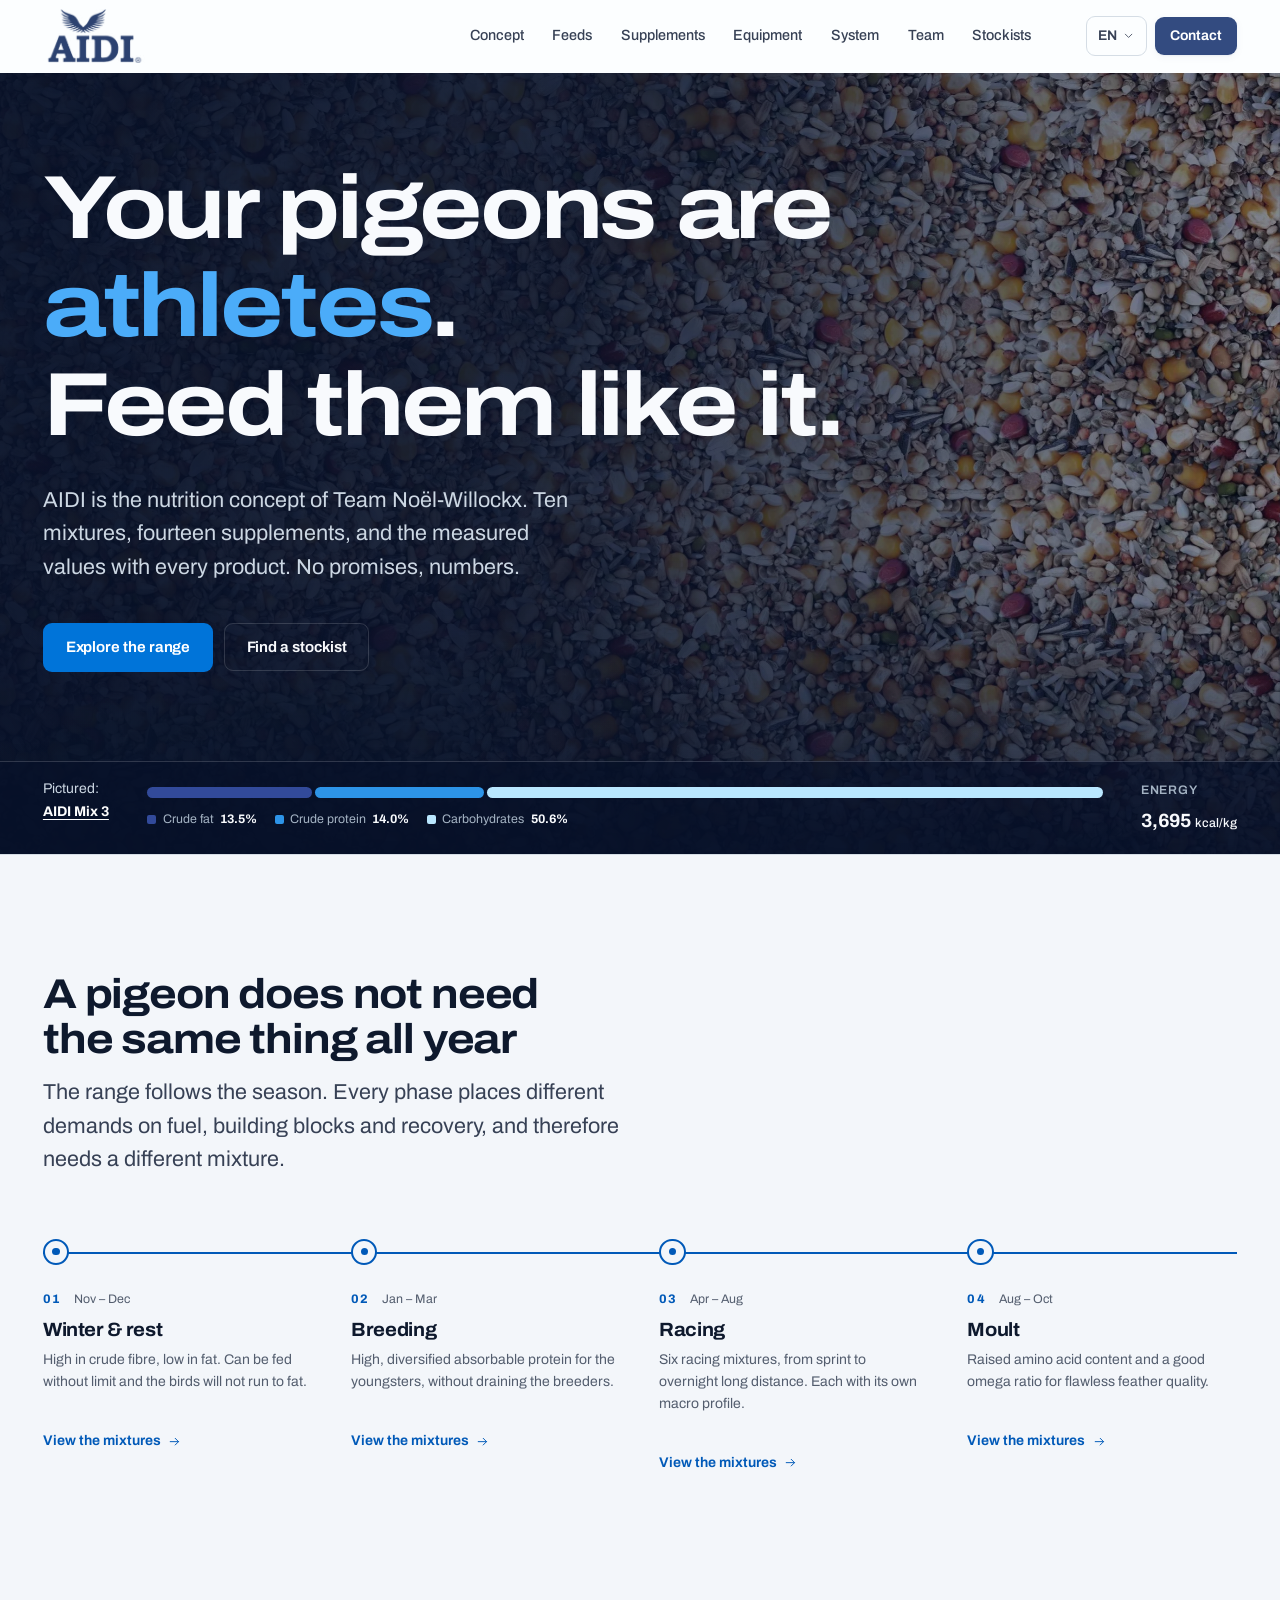
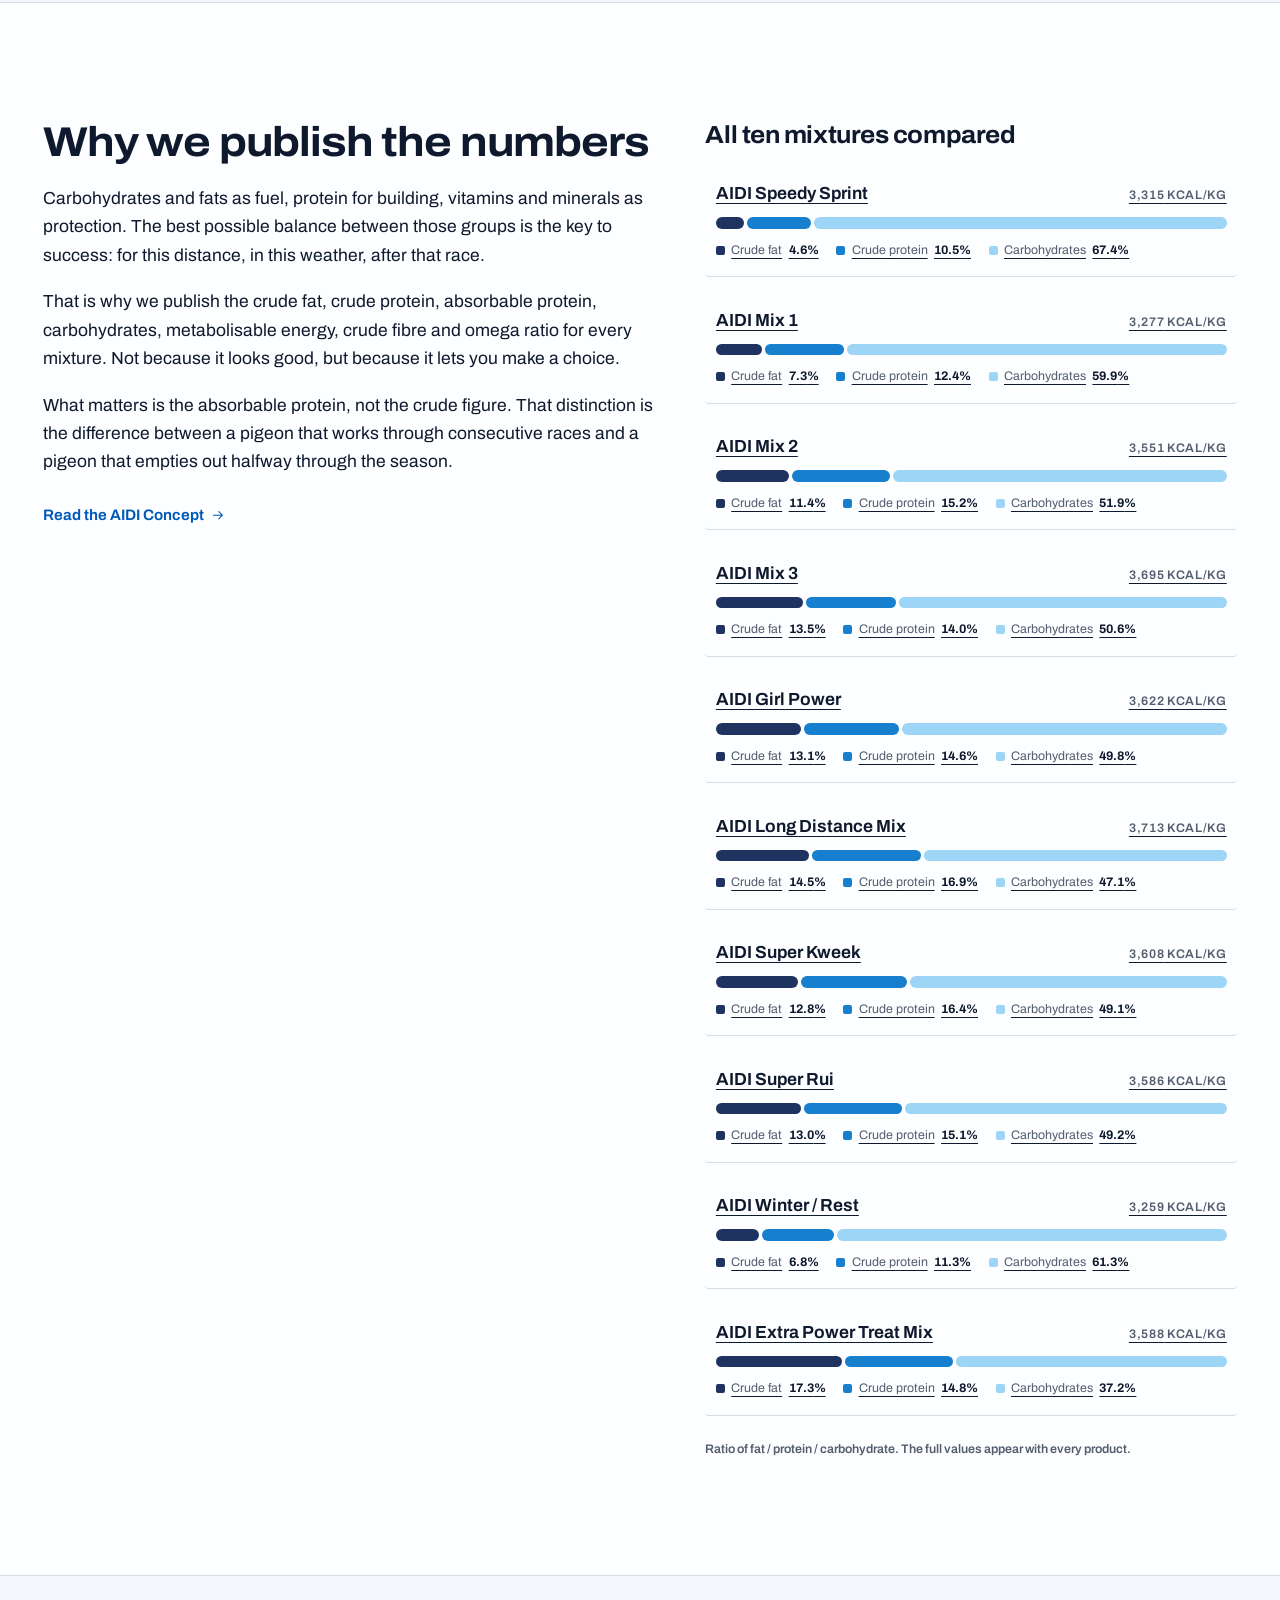
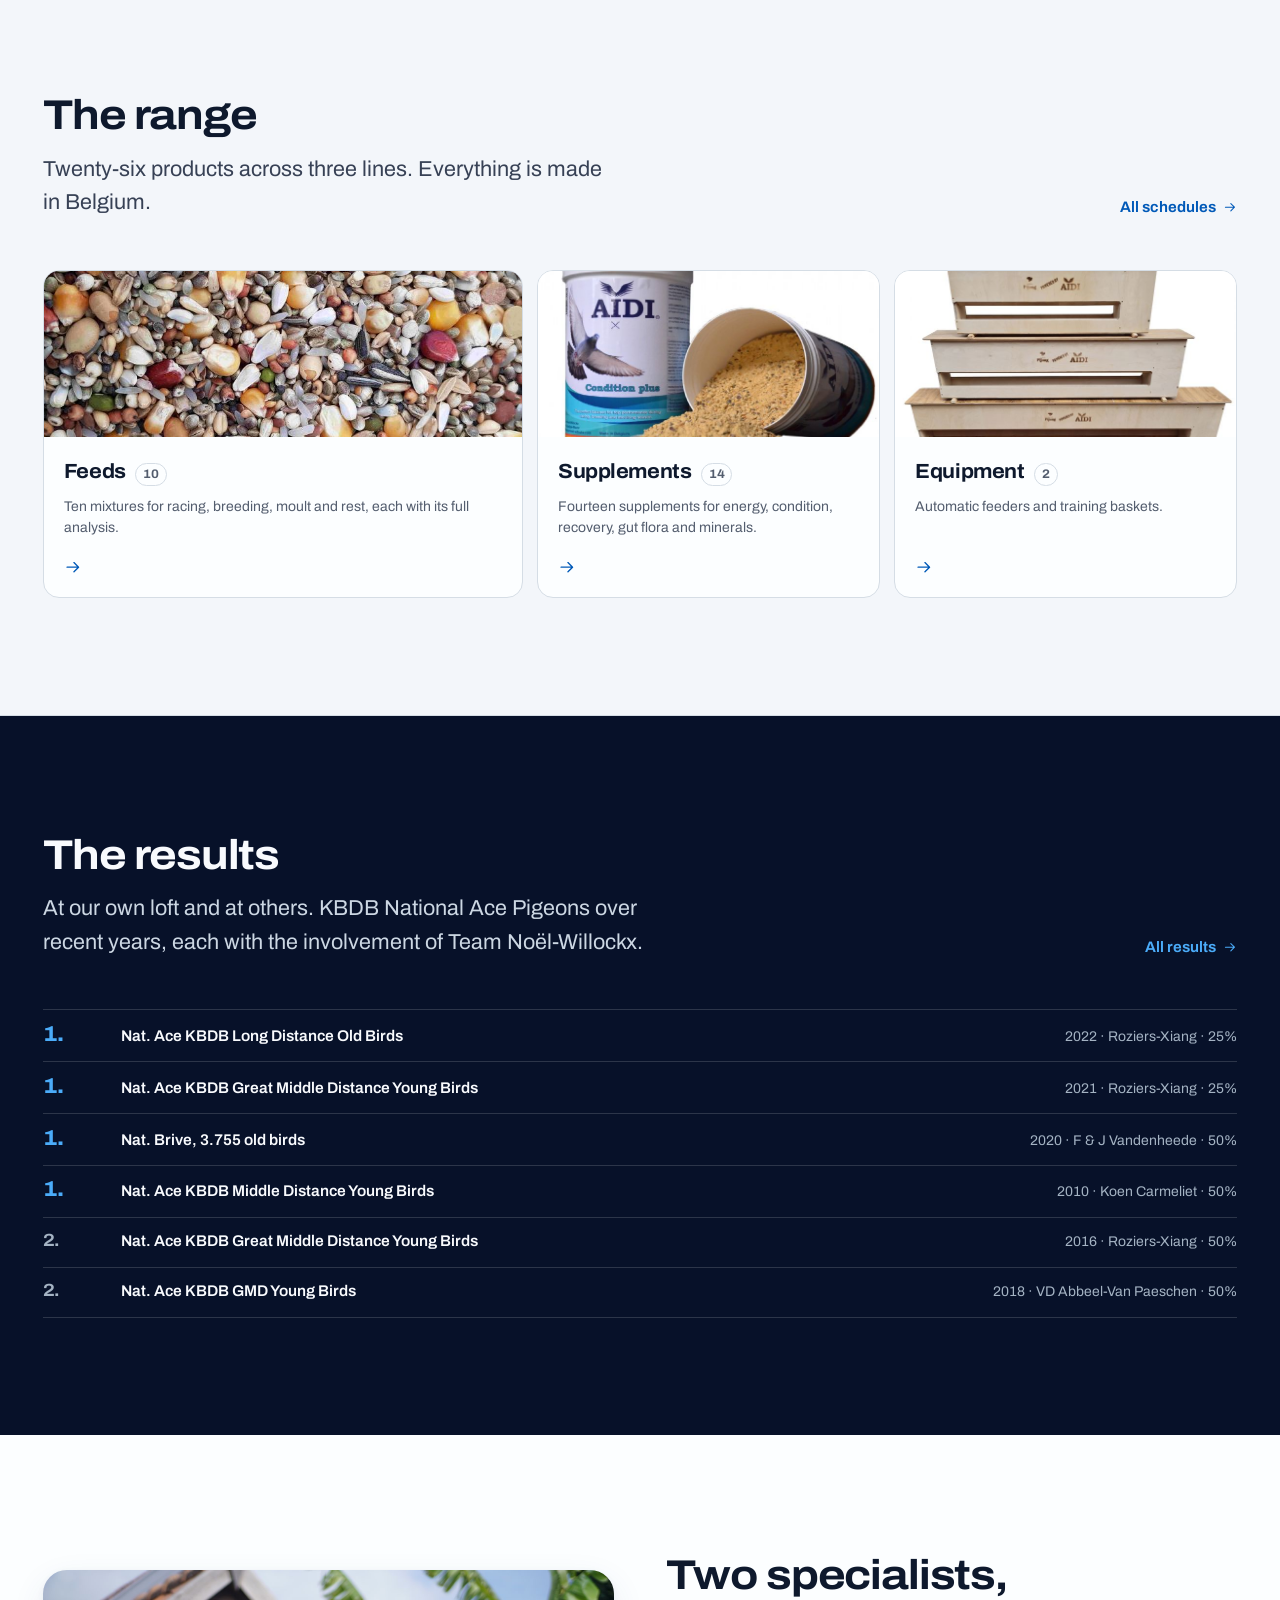
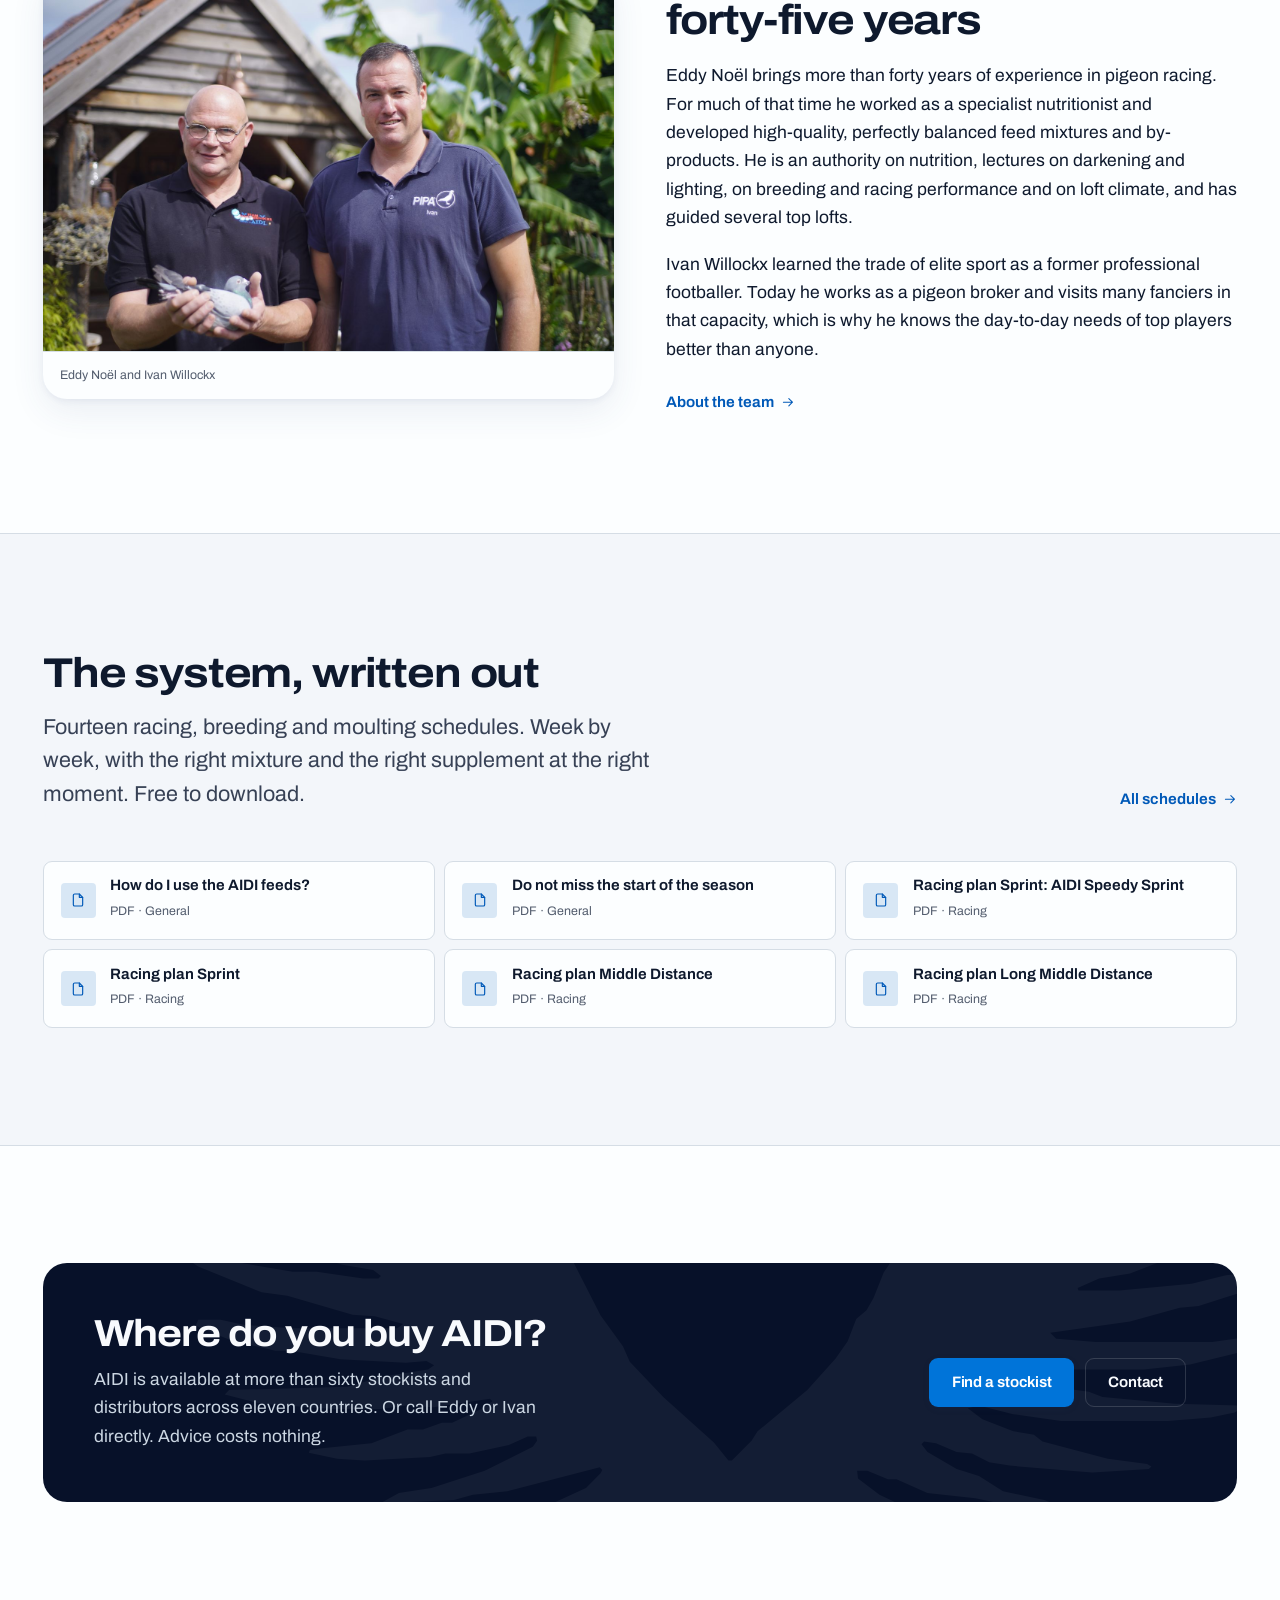
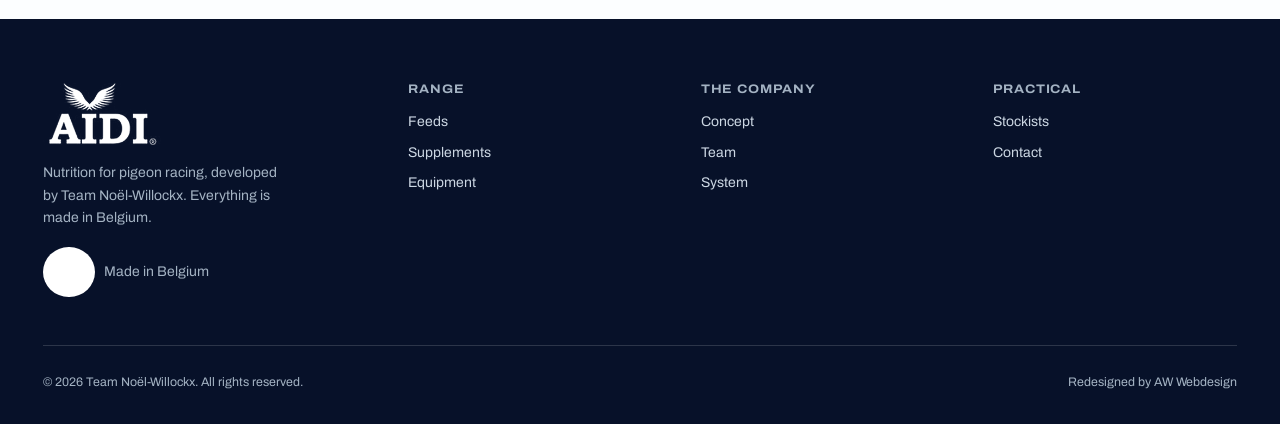
==== commit fd8270c3: "git commit -m "Update website content and scripts"" ====
--- a/index.html
+++ b/index.html
@@ -11,7 +11,7 @@
 <link rel="preconnect" href="https://fonts.googleapis.com">
 <link rel="preconnect" href="https://fonts.gstatic.com" crossorigin>
 <link rel="stylesheet" href="https://fonts.googleapis.com/css2?family=Archivo:wdth,wght@62..125,100..900&display=swap">
-<link rel="stylesheet" href="style.css?v=82ef0e4e">
+<link rel="stylesheet" href="style.css?v=59a3466c">
 <script>document.documentElement.className = 'js';</script>
 </head>
 <body data-page="home">
@@ -78,7 +78,10 @@
 <main id="main">
   <section class="hero hero--grain on-dark">
     <div class="hero-grain__media" aria-hidden="true">
-      <img src="assets/products/aidi-mix-3.jpg" alt="" width="700" height="525" fetchpriority="high">
+      <picture>
+        <source srcset="assets/products/hero-grain.webp" type="image/webp">
+        <img src="assets/products/hero-grain.jpg" alt="" width="2560" height="1440" fetchpriority="high">
+      </picture>
     </div>
     <div class="wrap hero-grain__inner">
       <h1 class="hero__h1">
@@ -587,7 +590,7 @@
   </footer>
 
 <script src="data.js?v=b1173059"></script>
-<script src="i18n.js?v=73adac3b"></script>
-<script src="script.js?v=1d67e65d"></script>
+<script src="i18n.js?v=ec6de8d4"></script>
+<script src="script.js?v=0050f4d8"></script>
 </body>
 </html>
--- a/style.css
+++ b/style.css
@@ -1279,9 +1279,9 @@
 
 @media (prefers-reduced-motion: reduce) {
   html { scroll-behavior: auto; }
-  /* Scoped so the design-proposal pages can preview the motion on a machine
-     where the OS has effects switched off. Nothing on the live site sets
-     data-motion, so visitors always get the reduced treatment. */
+  /* Scoped to data-motion, which script.js sets to 'on' by default so the
+     entrance animations play even where the OS has effects switched off.
+     ?motion=off on any page removes it to preview the reduced treatment. */
   :root:not([data-motion='on']) *,
   :root:not([data-motion='on']) *::before,
   :root:not([data-motion='on']) *::after {
@@ -1404,6 +1404,10 @@
 .nearby .btn:disabled { opacity: 0.65; cursor: wait; }
 .dealer__distance { font-size: var(--small); font-weight: 650; color: var(--navy); margin-bottom: 0.65rem; }
 .nearby .arrow-link { margin-top: 1rem; }
+/* A typed town with no stockist of its own falls back to the nearest ones. */
+.nearby--search { margin-block: 1.25rem 0; }
+.nearby--search > p { margin: 0; color: var(--ink); font-weight: 600; }
+.nearby--search .dealers:empty { display: none; }
 .dealer__links a { overflow-wrap: anywhere; }
 
 /* ----------------------------------------------------------- 29. contact -- */
@@ -1610,6 +1614,10 @@
   justify-content: center;
 }
 .hero-grain__media { position: absolute; inset: 0; z-index: -2; overflow: hidden; }
+.hero-grain__media picture { display: contents; }
+/* A 2560px texture grown from the Mix 3 photo at its native sharpness, so the
+   grain is never upscaled. Regenerate it with hero-texture.py rather
+   than enlarging the 700px product shot. */
 .hero-grain__media img { width: 100%; height: 100%; object-fit: cover; }
 .hero--grain::before {
   content: ''; position: absolute; inset: 0; z-index: -1;
@@ -1659,7 +1667,7 @@
   .season-timeline__node { top: 0; }
 }
 @media (prefers-reduced-motion: reduce) {
-  .hero--grain.anim-in .hero-grain__media img { animation: none; }
+  :root:not([data-motion='on']) .hero--grain.anim-in .hero-grain__media img { animation: none; }
 }
 @media print {
   .hero--grain.anim-in .hero-grain__media img { animation: none; }
